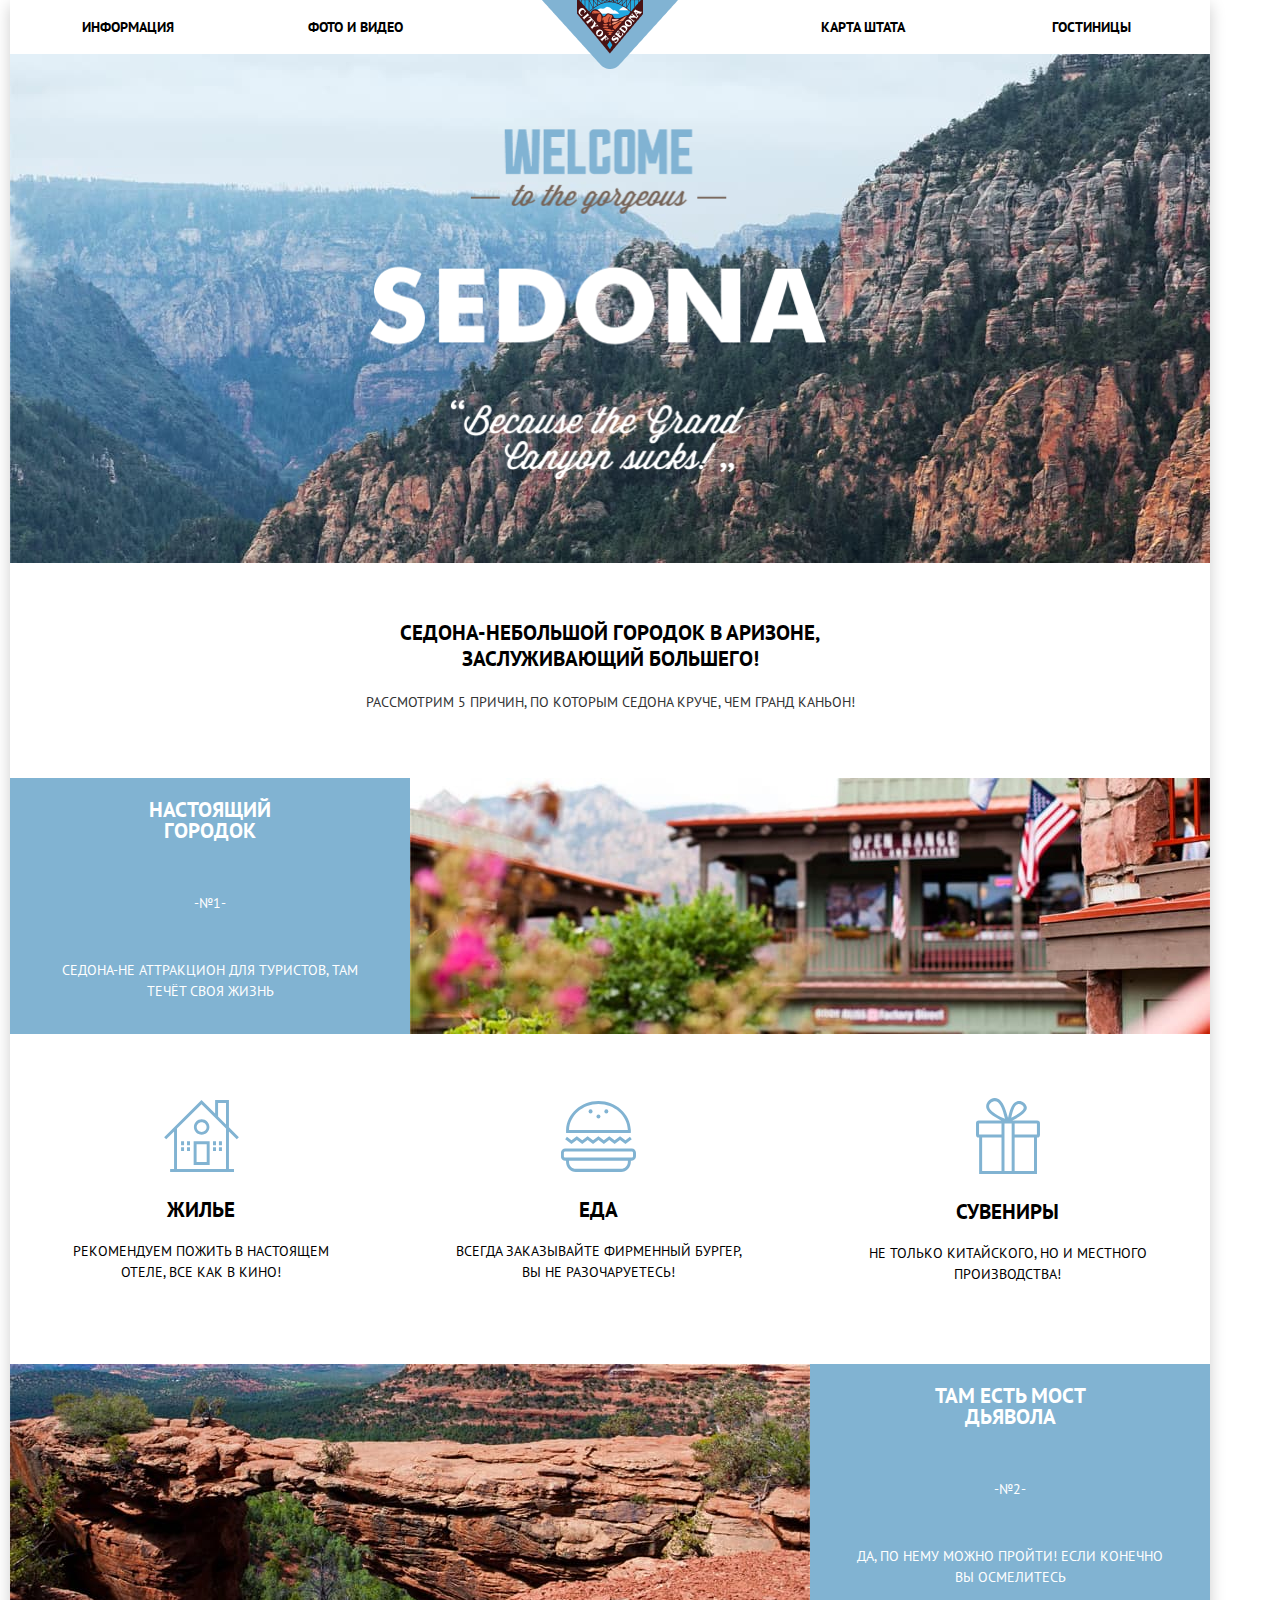
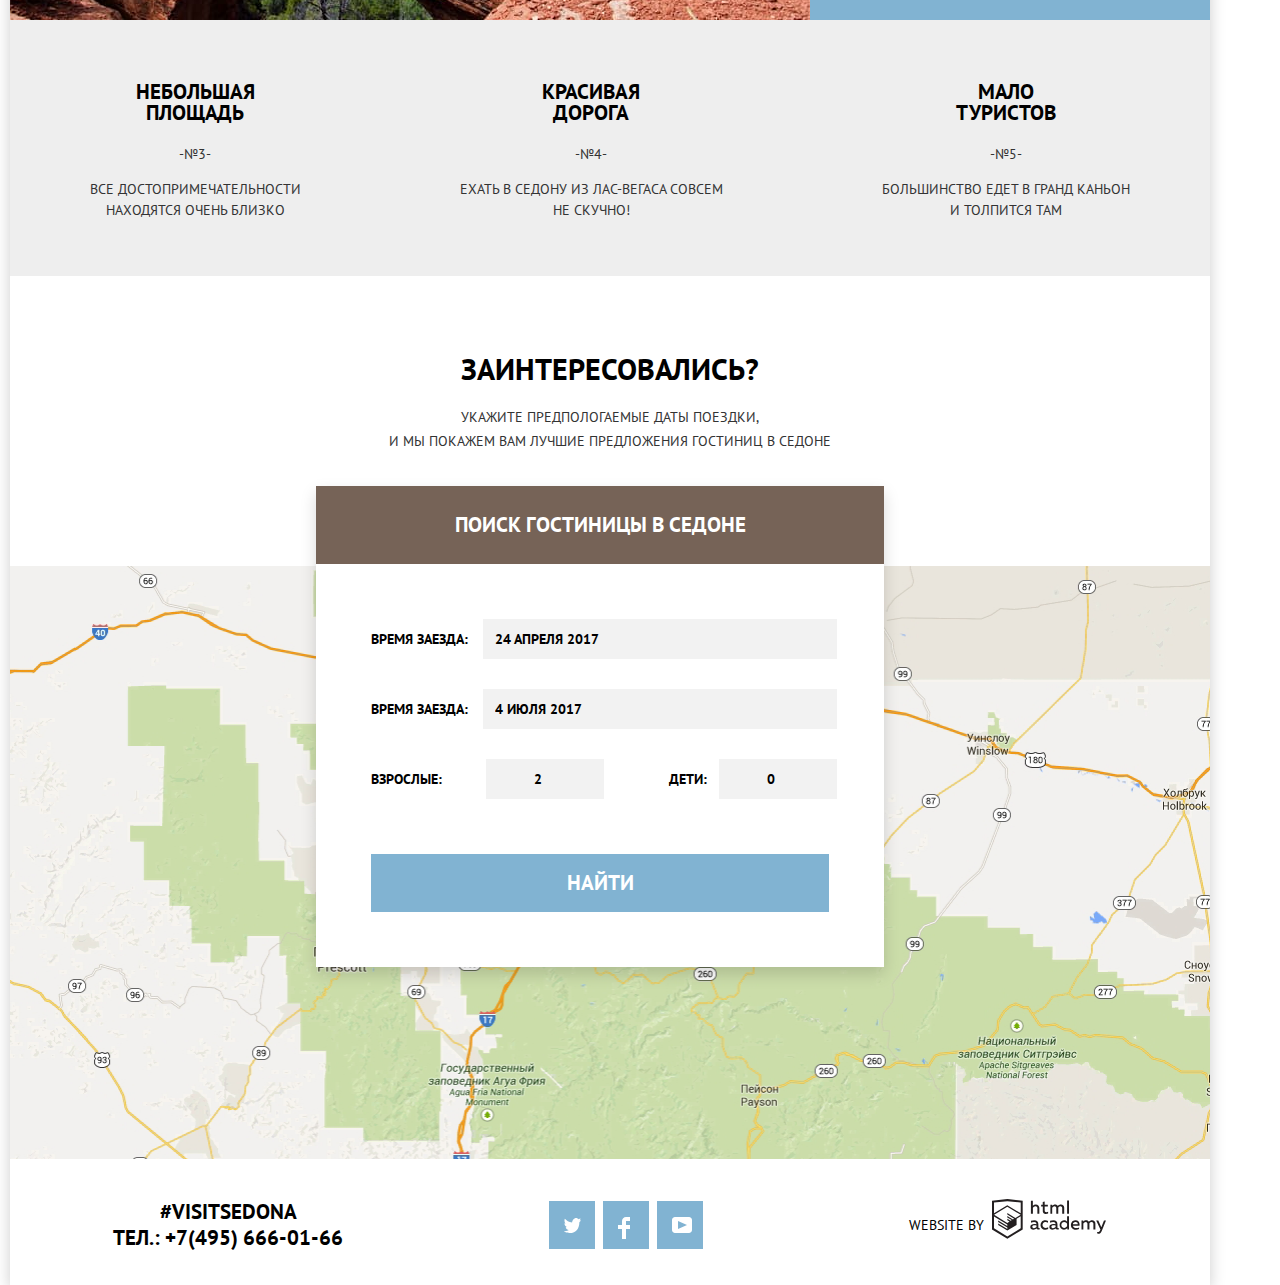
==== index.html @ 9a7a26fb "последняя стилизация" ====
<!DOCTYPE html>
<html class="page" lang="ru">
<head>
  <meta charset="UTF-8">
  <title>HTML Academy: Седона</title>
  <link href="https://fonts.googleapis.com/css2?family=PT+Sans:wght@400;700&display=swap" rel="stylesheet">
  <link href="css/normolize.css" rel="stylesheet">
  <link href="css/style.css" rel="stylesheet">  
</head>
<body class="page-body"> 
    <div class="body-wrapper">
        <header class="header">
            <nav class="navigation">
                <a  class="logo">
                    <img src="img/logo.png" alt="Логотип">
                </a>
                <div class="main-navigation">
                    <ul class="site-navigation">
                        <li><a href="blank.html">Информация</a></li>
                        <li><a href="blank.html">Фото и видео</a></li>
                        <li><a href="blank.html">Карта штата</a></li>
                        <li><a href="catalog.html">Гостиницы</a></li>
                    </ul>   
                </div>
            </nav>
        </header>
        <main>
            <div class="promo-foto">
                <a class="big_logo">
                    <img src="img/welcome.png" class="big-logo" alt="Большой логотип" width="457px";
                height="351px";> 
                </a>
            </div>
            <div class="wrapper">
                <h1 class="title">Седона-небольшой городок в Аризоне,<br> заслуживающий большего!</h1>
                <h2 class="slogan">Рассмотрим 5 причин, по которым Седона круче, чем Гранд Каньон! </h2>
            </div>    
            <section class="reasons">
                <ul class="reasons-list">
                    <li class="first-reason-item blue-fone">
                        <h3 class="subtitle">Настоящий <br> городок</h3>
                        <p class="text">-№1-</p> 
                        <p class="text">Седона-не аттракцион для туристов, там<br> течёт своя жизнь</p>
                    <img src="img/image.jpg" alt="Фото с видами Седоны" width="800px" height="256px">
                    </li>
                </ul> 
                <div class="recommendations">
                    <h2 class="visually-hidden">Рекомендации</h2>
                    <ul class="recommendations-list">
                        <li class="recommendation-item">
                            <a href="blank.html">
                                <img src="img/icon-1.svg" width="75px" height="70" alt="Иконка-домик">
                            </a>
                            <h3 class="subtitle">Жилье</h3>
                            <p class="text">Рекомендуем пожить в настоящем <br>отеле, все как в кино!</p>
                        
                        </li>
                        <li class="recommendation-item">
                            <a href="blank.html">
                                <img src="img/icon-3.svg"  width="75px" height="70" alt="Иконка-гамбургер">
                            </a>
                            <h3 class="subtitle">Еда</h3>
                            <p class="text">Всегда заказывайте фирменный бургер,<br> вы не разочаруетесь!</p>
                        </li>
                        <li class="recommendation-item">
                            <a href="blank.html">
                                <img src="img/icon-2.svg"  width="64px" height="77" alt="Иконка-сувенир">
                            </a>
                            <h3 class="subtitle">Сувениры</h3>
                            <p class="text">Не только китайского, но и местного<br> производства!</p>
                        </li>
                    </ul>
                </div> 
                <ul class="reasons-list">
                    <li class="second-reason-item blue-fone">
                        <h3 class="subtitle">Там есть Мост<br> Дьявола</h3>
                        <p class="text">-№2-</p>
                        <p class="text"> Да, по нему можно пройти! Если конечно<br> вы осмелитесь</p>
                        <img src="img/image2.jpg" alt="Фото с видами Седоны" class="picture" width="800px" height="256px">
                    </li>
                </ul>
                <div class="grey-wrapper">
                    <ul class="reasons-list">
                        <li class="reason-item">
                            <h3 class="subtitle">Небольшая<br> площадь</h3>
                            <p class="text">-№3-</p>
                            <p class="text"> Все достопримечательности<br> находятся очень близко </p>
                        </li>
                        <li class="reason-item">
                            <h3 class="subtitle">Красивая<br> дорога</h3>
                            <p class="text">-№4-</p>
                            <p class="text">  Ехать в Седону из Лас-Вегаса совсем<br> не скучно!</p>
                        </li>
                        <li class="reason-item">
                            <h3 class="subtitle">Мало<br> туристов</h3>
                            <p class="text">-№5-</p>
                            <p class="text"> Большинство едет в Гранд Каньон<br> и толпится там</p>
                        </li>
                    </ul>
                </div>
            </section>
            <section class="travel-dates">
                <h2 class="title-question">Заинтересовались?</h2>
                <p class="text">Укажите предпологаемые даты поездки,<br> и мы покажем вам лучшие предложения гостиниц в Седоне</p>
            </section>
            <section class="map">
                <img src="img/map.png" alt="карта местности" width="1200px" heaght="594px">
            </section>
        </main>    
        <footer class="footer">
            <section class="contacts">
                <h2 class="visually-hidden">Как с нами связаться</h2>
                <p>#VISITSEDONA<br>
                ТЕЛ.: +7(495) 666-01-66</p>
            </section>
            <section class="networks">
                <h2 class="visually-hidden">Давайте дружить!</h2>
                <ul class="networks-list">
                    <li>
                        <a class="social-button" href="#">
                            <span class="visually-hidden">Твиттер</span>
                            <svg width="17" height="17" viewBox="0 0 17 17" fill="none" xmlns="http://www.w3.org/2000/svg">
                                <path d="M10.95 1.14409C12.635 0.648089 13.934 1.41409 14.527 2.32309C15.2 2.09209 15.858 1.84209 16.538 1.61509C16.5249 2.30145 16.2117 2.94761 15.681 3.38309C16.366 3.55309 16.985 2.89209 16.985 2.89209C16.816 3.89209 15.979 4.68009 15.422 4.91609C15.191 11.6661 12.247 16.1331 5.34498 15.9981H4.89898C4.48898 15.9981 0.734977 15.5381 0.000976562 14.1111C2.27198 14.3071 3.89398 13.6891 4.69398 12.9341C3.73398 12.6341 2.01498 12.4571 1.71498 9.98409C2.06398 10.0901 2.27898 10.2121 2.90498 10.1031C1.70498 9.24709 0.373977 8.53009 0.447977 6.33009C0.732977 6.65809 1.51498 6.86609 1.78798 6.80209C1.08498 6.56109 -0.182023 3.44209 0.893977 1.85009C2.71198 3.70409 4.62898 5.45609 8.04598 5.62309C8.25398 3.33009 9.18298 1.79309 10.95 1.14409Z" fill="white"/>
                            </svg>
                        </a>
                    </li>
                    <li>
                        <a class="social-button" href="#">
                            <span class="visually-hidden">Фэйсбук</span>
                            <svg width="12" height="22" viewBox="0 0 12 22" fill="none" xmlns="http://www.w3.org/2000/svg">
                                <path d="M12 4V0H8C5.79086 0 4 1.79086 4 4V8H0V12H4V22H8V12H12V8H8V4H12Z" fill="white"/>
                            </svg>                            
                        </a>
                    </li>
                    <li>
                        <a  class="social-button" href="#">
                            <span class="visually-hidden">Ютуб</span>
                            <svg width="20" height="16" viewBox="0 0 20 16" fill="none" xmlns="http://www.w3.org/2000/svg">
                                <path fill-rule="evenodd" clip-rule="evenodd" d="M3 0H17C18.65 0 20 1.35 20 3V13C20 14.65 18.65 16 17 16H3C1.35 16 0 14.65 0 13V3C0 1.35 1.35 0 3 0ZM6.027 4.002V11.998L15.014 8L6.027 4.002Z" fill="white"/>
                            </svg>
                        </a>
                    </li>
                </ul>
            </section>    
            <div class="developers">
                <h2 class="visually-hidden">Разработано</h2>
                <p class="website">website by</p>
                <a href="https://htmlacademy.ru/intensive/htmlcss">
                    <svg width="115" height="41" viewBox="0 0 115 41" fill="none" xmlns="http://www.w3.org/2000/svg">
                        <path fill-rule="evenodd" clip-rule="evenodd" d="M15.5197 1.05737H15.3509L0 2.71895V31.4945L15.3509 40.8382L30.7018 31.4945V2.71895L15.5197 1.05737ZM77.0183 2.62185H75.0876V15.7311H77.0183V2.62185ZM40.8619 2.63264V7.76843C41.6131 6.9864 42.6386 6.5436 43.7105 6.53843C44.6823 6.47908 45.6329 6.84495 46.3253 7.54479C47.0177 8.24462 47.3866 9.21244 47.3399 10.2068V15.7634H45.367V10.4658C45.4231 9.94897 45.2754 9.43059 44.9566 9.02553C44.6377 8.62047 44.174 8.36218 43.6683 8.3079H43.3518C42.3456 8.36979 41.4321 8.9295 40.9041 9.80764V15.7634H38.8995V2.63264H40.8619ZM77.0183 31.4837H75.2775V30.0595C74.4828 31.1353 73.23 31.7538 71.9119 31.7211C69.4751 31.5528 67.5825 29.4822 67.5825 26.9845C67.5825 24.4867 69.4751 22.4162 71.9119 22.2479C73.1195 22.2052 74.2818 22.7203 75.0771 23.6505V18.3205H77.0183V31.4837ZM47.0656 30.0595C47.263 30.0515 47.4583 30.0152 47.6459 29.9516V31.3866C47.2482 31.5404 46.826 31.6172 46.4009 31.6132C45.6482 31.6769 44.9394 31.2429 44.639 30.5342C43.7036 31.31 42.5302 31.7227 41.3261 31.6995C39.733 31.6995 38.256 30.804 38.256 28.9482C38.256 26.65 40.3661 25.9379 42.1702 25.9379C42.9402 25.9505 43.707 26.0408 44.4596 26.2076V25.884C44.4596 24.805 43.6578 23.9742 42.1491 23.9742C41.0585 23.9764 39.9804 24.2116 38.9839 24.6647V22.8305C40.0678 22.451 41.204 22.2506 42.3495 22.2371C44.8394 22.2371 46.3693 23.4455 46.3693 26.1753V29.4121C46.3546 29.5668 46.401 29.721 46.4981 29.8406C46.5951 29.9601 46.7349 30.035 46.8862 30.0487H47.0656V30.0595ZM40.2711 28.8403C40.298 29.229 40.4761 29.5905 40.7655 29.844C41.055 30.0974 41.4317 30.2217 41.8115 30.189H41.9275C42.8819 30.1906 43.7973 29.8022 44.4702 29.11V27.5779C43.842 27.4414 43.2026 27.3655 42.5605 27.3513C41.5055 27.3513 40.2817 27.7074 40.2817 28.8403H40.2711ZM56.0229 22.9384C55.1962 22.4632 54.2596 22.2246 53.3115 22.2479H52.9422C51.7332 22.2873 50.5891 22.8166 49.7619 23.7192C48.9347 24.6218 48.4923 25.8236 48.5321 27.06V27.5024C48.6957 30.0004 50.805 31.8921 53.2482 31.7318C54.2519 31.7555 55.2477 31.5452 56.1601 31.1168V29.2718C55.3769 29.7215 54.4945 29.9591 53.5963 29.9624C52.5199 30.0288 51.4963 29.4793 50.9385 28.5356C50.3806 27.5918 50.3806 26.4095 50.9385 25.4658C51.4963 24.522 52.5199 23.9725 53.5963 24.039C54.461 24.0357 55.3066 24.2989 56.0229 24.7942V22.9384ZM66.1514 30.0595C66.3488 30.0515 66.5441 30.0152 66.7317 29.9516V31.3866C66.334 31.5404 65.9118 31.6172 65.4867 31.6132C64.734 31.6769 64.0252 31.2429 63.7248 30.5342C62.7894 31.31 61.616 31.7227 60.4119 31.6995C58.8188 31.6995 57.3417 30.804 57.3417 28.9482C57.3417 26.65 59.4518 25.9379 61.256 25.9379C62.0259 25.9505 62.7928 26.0408 63.5454 26.2076V25.884C63.5454 24.805 62.7436 23.9742 61.2349 23.9742C60.1443 23.9764 59.0662 24.2116 58.0697 24.6647V22.8305C59.1536 22.451 60.2897 22.2506 61.4353 22.2371C63.9252 22.2371 65.455 23.4455 65.455 26.1753V29.4121C65.4404 29.5668 65.4868 29.721 65.5838 29.8406C65.6809 29.9601 65.8207 30.035 65.972 30.0487H66.1514V30.0595ZM59.855 29.8481C59.5632 29.5943 59.3837 29.2311 59.3569 28.8403H59.378C59.378 27.7074 60.5385 27.3513 61.6569 27.3513C62.299 27.3655 62.9383 27.4414 63.5665 27.5779V29.11C62.8937 29.8022 61.9782 30.1906 61.0239 30.189H60.9078C60.5263 30.2247 60.1469 30.1019 59.855 29.8481ZM69.3271 26.9305C69.3271 25.2859 70.6308 23.9526 72.239 23.9526L72.2601 24.0066C73.4742 24.0066 74.5742 24.7382 75.0665 25.8732V28.0311C74.5856 29.1871 73.4673 29.9296 72.239 29.9084C70.6308 29.9084 69.3271 28.5752 69.3271 26.9305ZM83.3486 22.2479C86.8408 22.2479 88.0541 25.1395 87.4844 27.7397H80.922C81.1436 29.3582 82.6839 30.0163 84.2876 30.0163C85.2509 30.0196 86.2027 29.8021 87.0729 29.3797V31.1061C86.0736 31.5421 84.9939 31.7519 83.9078 31.7211C81.2385 31.7211 78.8963 30.189 78.8963 26.9521C78.8362 25.7502 79.2482 24.5736 80.0408 23.6841C80.8334 22.7945 81.9408 22.2658 83.1165 22.2155H83.3486V22.2479ZM80.8693 26.1753C80.9704 24.8237 82.1216 23.8104 83.4436 23.9095H83.4858C84.1064 23.8531 84.7196 24.08 85.1612 24.5295C85.6028 24.979 85.8275 25.6051 85.7752 26.24H80.8693V26.1753ZM89.489 31.4621V22.4961H91.2298V23.575C91.9777 22.7197 93.041 22.2229 94.1628 22.2047C95.2951 22.1328 96.3712 22.7163 96.9482 23.7153C97.7407 22.8335 98.8477 22.3161 100.018 22.2803C100.952 22.2327 101.859 22.6011 102.507 23.2901C103.154 23.9792 103.478 24.9213 103.394 25.8732V31.4837H101.39V25.9271C101.437 25.4734 101.306 25.0191 101.024 24.6647C100.743 24.3104 100.336 24.0852 99.8917 24.039H99.6174C98.7512 24.0941 97.9525 24.536 97.4335 25.2474V31.4837H95.4289V25.9271C95.4728 25.47 95.3357 25.0139 95.0481 24.6611C94.7606 24.3082 94.3467 24.088 93.8991 24.0497H93.6881C92.7466 24.1344 91.8915 24.6449 91.3564 25.4416V31.5161H89.5312L89.489 31.4621ZM113.977 22.4745H111.972L109.324 29.2718L106.306 22.4853H104.196L108.417 31.5484L108.237 32.0016C107.72 33.3611 107.003 34.0516 106.053 34.0516C105.75 34.0548 105.447 34.0112 105.156 33.9221V35.6161C105.536 35.7125 105.926 35.7632 106.317 35.7671C107.646 35.7671 108.902 35.0226 109.851 32.6813L113.977 22.4745ZM52.689 6.78658V3.54974L50.7266 4.01369V6.73264H49.144V8.49132H50.7899V12.9905C50.7231 13.817 51.0244 14.6301 51.61 15.2038C52.1955 15.7775 53.0028 16.0505 53.8073 15.9468C54.5996 15.9535 55.3875 15.8259 56.139 15.5692V13.8429C55.5727 14.0781 54.9672 14.199 54.356 14.199C53.2165 14.199 52.689 13.8105 52.689 12.6237V8.5129H55.8541V6.78658H52.689ZM58.3862 15.7526V6.75421H60.1376V7.83316C60.8811 6.97655 61.9403 6.476 63.0601 6.45211C64.1624 6.38099 65.2146 6.93142 65.8032 7.88711C66.5958 7.00534 67.7028 6.48794 68.8734 6.45211C69.8138 6.41462 70.7233 6.79859 71.364 7.50353C72.0046 8.20846 72.3126 9.16418 72.2073 10.1205V15.7418H70.2028V10.1853C70.2499 9.73151 70.1184 9.27721 69.8373 8.92287C69.5561 8.56853 69.1485 8.34334 68.7046 8.29711H68.4619C67.5957 8.35228 66.797 8.7942 66.278 9.50553V15.7418H64.2734V10.1853C64.3206 9.73151 64.1891 9.27721 63.9079 8.92287C63.6268 8.56853 63.2191 8.34334 62.7752 8.29711H62.5326C61.5911 8.38181 60.736 8.89229 60.2009 9.68895V15.7634H58.3862V15.7526ZM28.6972 30.3033L28.7078 30.2968L28.6972 30.3184V30.3033ZM28.6972 18.3205V30.3033L15.3509 38.4321L2.00459 30.3184V18.5147L15.2876 26.6068V28.0311L6.18257 22.5284V23.9418L15.3404 29.5632V31.0629L6.19312 25.4955V26.9521L15.3509 32.5734L24.5826 26.9197V20.8129L28.6972 18.3205ZM28.7078 16.7776L25.0362 18.9355L23.3482 20.0145L15.3087 15.0837V16.4971L22.156 20.7266L22.0083 20.8237L20.9532 21.4063L15.2876 17.9537V19.3995L19.761 22.1184L18.706 22.8413L15.3298 20.7913V22.2047L17.5454 23.5426L15.2982 24.9021L2.11009 16.864L15.3087 8.72869L28.7078 16.7776ZM15.2876 7.27211L28.7078 15.3534V4.56395L15.3615 3.12895L2.01514 4.56395V15.3534L15.2876 7.27211Z" fill="#231F20"/>
                    </svg>
                </a>
            </div>
        </footer>
        <section class="date-form">
            <button type="button" class="button button-brown"> Поиск гостиницы в Седоне</button>
            <form action="https://echo.htmlacademy.ru" method="post" class="input-form">
                <div>
                <p> 
                    <label class="label-arrival" for="arrival">Время заезда:</label>
                    <input type="text" name="arrival-time" id="arrival" placeholder="24 АПРЕЛЯ 2017" class="arrival">
                </p>
                <p>
                    <label class="label-depature" for="depature">Время заезда:</label>
                    <input type="text" name="depature-time" id="depature" placeholder="4 ИЮЛЯ 2017" class="depature">
                </p>
                <p>
                    <label class="label-adults" for="number-of-adults"> Взрослые: </label>
                    <input type="number" name="adults" id="number-of-adults" min="1" step="1" placeholder="2" class="adults">
                </p>
                <p>
                    <label class="label-children" for="number-of-children"> Дети: </label>
                    <input type="number" name="children" id="number-of-children" min="0" step="1" placeholder="0" class="children">
                </p>
                </div>
                <button type="submit" class="button button-blue">Найти</button>
            </form>
        </section>
    </div>
</body>
---- css/normolize.css ----
/*! normalize.css v8.0.1 | MIT License | github.com/necolas/normalize.css */

/* Document
   ========================================================================== */

/**
 * 1. Correct the line height in all browsers.
 * 2. Prevent adjustments of font size after orientation changes in iOS.
 */

html {
  line-height: 1.15; /* 1 */
  -webkit-text-size-adjust: 100%; /* 2 */
}

/* Sections
   ========================================================================== */

/**
 * Remove the margin in all browsers.
 */

body {
  margin: 0;
}

/**
 * Render the `main` element consistently in IE.
 */

main {
  display: block;
}

/**
 * Correct the font size and margin on `h1` elements within `section` and
 * `article` contexts in Chrome, Firefox, and Safari.
 */

h1 {
  font-size: 2em;
  margin: 0.67em 0;
}

/* Grouping content
   ========================================================================== */

/**
 * 1. Add the correct box sizing in Firefox.
 * 2. Show the overflow in Edge and IE.
 */

hr {
  box-sizing: content-box; /* 1 */
  height: 0; /* 1 */
  overflow: visible; /* 2 */
}

/**
 * 1. Correct the inheritance and scaling of font size in all browsers.
 * 2. Correct the odd `em` font sizing in all browsers.
 */

pre {
  font-family: monospace, monospace; /* 1 */
  font-size: 1em; /* 2 */
}

/* Text-level semantics
   ========================================================================== */

/**
 * Remove the gray background on active links in IE 10.
 */

a {
  background-color: transparent;
}

/**
 * 1. Remove the bottom border in Chrome 57-
 * 2. Add the correct text decoration in Chrome, Edge, IE, Opera, and Safari.
 */

abbr[title] {
  border-bottom: none; /* 1 */
  text-decoration: underline; /* 2 */
  text-decoration: underline dotted; /* 2 */
}

/**
 * Add the correct font weight in Chrome, Edge, and Safari.
 */

b,
strong {
  font-weight: bolder;
}

/**
 * 1. Correct the inheritance and scaling of font size in all browsers.
 * 2. Correct the odd `em` font sizing in all browsers.
 */

code,
kbd,
samp {
  font-family: monospace, monospace; /* 1 */
  font-size: 1em; /* 2 */
}

/**
 * Add the correct font size in all browsers.
 */

small {
  font-size: 80%;
}

/**
 * Prevent `sub` and `sup` elements from affecting the line height in
 * all browsers.
 */

sub,
sup {
  font-size: 75%;
  line-height: 0;
  position: relative;
  vertical-align: baseline;
}

sub {
  bottom: -0.25em;
}

sup {
  top: -0.5em;
}

/* Embedded content
   ========================================================================== */

/**
 * Remove the border on images inside links in IE 10.
 */

img {
  border-style: none;
}

/* Forms
   ========================================================================== */

/**
 * 1. Change the font styles in all browsers.
 * 2. Remove the margin in Firefox and Safari.
 */

button,
input,
optgroup,
select,
textarea {
  font-family: inherit; /* 1 */
  font-size: 100%; /* 1 */
  line-height: 1.15; /* 1 */
  margin: 0; /* 2 */
}

/**
 * Show the overflow in IE.
 * 1. Show the overflow in Edge.
 */

button,
input { /* 1 */
  overflow: visible;
}

/**
 * Remove the inheritance of text transform in Edge, Firefox, and IE.
 * 1. Remove the inheritance of text transform in Firefox.
 */

button,
select { /* 1 */
  text-transform: none;
}

/**
 * Correct the inability to style clickable types in iOS and Safari.
 */

button,
[type="button"],
[type="reset"],
[type="submit"] {
  -webkit-appearance: button;
}

/**
 * Remove the inner border and padding in Firefox.
 */

button::-moz-focus-inner,
[type="button"]::-moz-focus-inner,
[type="reset"]::-moz-focus-inner,
[type="submit"]::-moz-focus-inner {
  border-style: none;
  padding: 0;
}

/**
 * Restore the focus styles unset by the previous rule.
 */

button:-moz-focusring,
[type="button"]:-moz-focusring,
[type="reset"]:-moz-focusring,
[type="submit"]:-moz-focusring {
  outline: 1px dotted ButtonText;
}

/**
 * Correct the padding in Firefox.
 */

fieldset {
  padding: 0.35em 0.75em 0.625em;
}

/**
 * 1. Correct the text wrapping in Edge and IE.
 * 2. Correct the color inheritance from `fieldset` elements in IE.
 * 3. Remove the padding so developers are not caught out when they zero out
 *    `fieldset` elements in all browsers.
 */

legend {
  box-sizing: border-box; /* 1 */
  color: inherit; /* 2 */
  display: table; /* 1 */
  max-width: 100%; /* 1 */
  padding: 0; /* 3 */
  white-space: normal; /* 1 */
}

/**
 * Add the correct vertical alignment in Chrome, Firefox, and Opera.
 */

progress {
  vertical-align: baseline;
}

/**
 * Remove the default vertical scrollbar in IE 10+.
 */

textarea {
  overflow: auto;
}

/**
 * 1. Add the correct box sizing in IE 10.
 * 2. Remove the padding in IE 10.
 */

[type="checkbox"],
[type="radio"] {
  box-sizing: border-box; /* 1 */
  padding: 0; /* 2 */
}

/**
 * Correct the cursor style of increment and decrement buttons in Chrome.
 */

[type="number"]::-webkit-inner-spin-button,
[type="number"]::-webkit-outer-spin-button {
  height: auto;
}

/**
 * 1. Correct the odd appearance in Chrome and Safari.
 * 2. Correct the outline style in Safari.
 */

[type="search"] {
  -webkit-appearance: textfield; /* 1 */
  outline-offset: -2px; /* 2 */
}

/**
 * Remove the inner padding in Chrome and Safari on macOS.
 */

[type="search"]::-webkit-search-decoration {
  -webkit-appearance: none;
}

/**
 * 1. Correct the inability to style clickable types in iOS and Safari.
 * 2. Change font properties to `inherit` in Safari.
 */

::-webkit-file-upload-button {
  -webkit-appearance: button; /* 1 */
  font: inherit; /* 2 */
}

/* Interactive
   ========================================================================== */

/*
 * Add the correct display in Edge, IE 10+, and Firefox.
 */

details {
  display: block;
}

/*
 * Add the correct display in all browsers.
 */

summary {
  display: list-item;
}

/* Misc
   ========================================================================== */

/**
 * Add the correct display in IE 10+.
 */

template {
  display: none;
}

/**
 * Add the correct display in IE 10.
 */

[hidden] {
  display: none;
}
---- css/style.css ----
:root {
--basic-white: #ffffff;
--basic-grey: #eeeeee;
--basic-blue-quiet: #81B3D2;
--basic-blue-hover: #669ec0;
--basic-blue-focus: #5496bd;
--basic-brown-quiet: #766357;
--basic-brown-hover: #604e43;
--basic-brown-focus: #503e33;
--basic-grey-quiet: #f2f2f2;
--basic-grey-hover: #ebebeb;
--basic-grey-focus: #e5e5e5;
--basic-grey-icon: #a9a9a9;
--basic-grey-html: #bdbbbc;
--basic-grey-triangle: #cacaca;
--basic-grey-blocked: #6a6a6a;
--basic-grey-text: #333333;
--basic-grey-fone: #eeeeee;
--basic-grey-footer: #888888;
--basic-black: #000000;
}

body {
    min-width: 1220px;
    margin: 0;
    padding: 0;
    font-family: "PT Sans", Arial, sans-serif;
    font-size: 14px;
    line-height: 21px;
    font-weight: 400;
    color: var(--basic-black);
    text-transform: uppercase;
    background-color: var(--basic-white);
 
}

a {
    text-decoration: none;
}

img {
    max-width: 100%;
    height: auto;
}

.page {
    height: 100%;
}

.page-body {
    min-height: 100%;
    display: grid;
    grid-template-rows: min-content 1fr min-content;
    align-content: start;
}

.body-wrapper {
    width: 1200px;
    background-color: #ffffff;
    box-shadow: 0px 5px 15px rgba(0, 1, 1, 0.2);
    margin-left: 10px;
}
/*Шапка*/
/*Навигация*/

.navigation {
    width: 1200px;
    position: relative;
    font-size: 14px;
    line-height: 26px;
    font-weight: 700;
    color: var(--basic-black);
    background-color: var(--basic-white);
}

.site-navigation {
    display:flex;
    flex-wrap: wrap;
    padding-left: 72px;
    padding-right: 72px;
    list-style: none;
}

.logo{
    width: 138px;
    height: 70px;
    position: absolute;
    left: 531px;
    top:-15px; 
}

.site-navigation li:nth-child(2) {
    margin-left: 134px;
    margin-right: 418px;
}

.site-navigation li:nth-child(3) {
    margin-right: 147px;
}

.site-navigation a {
    color: var(--basic-black);
}

.site-navigation a:hover {
    color: var(--basic-blue-quiet);
}

.site-navigation a:active {
    color: var(--basic-black);
    opacity: 30%;
}

.site-navigation a:focus {
    color: var(--basic-brown-quiet);
}

.promo-foto {
    background-image: url("../img/background-photo.jpg");
    width: 1200px;
    height: 509px;
    background-position: center;
    background-repeat: no-repeat;
    
}

.big-logo {
    margin-top: 75px;
    margin-left: 360px;
    margin-bottom: 90px;
   
}

/*Причины*/
.wrapper {
    width: 1200px;
    padding-top: 43px;
    padding-bottom: 51px;
}
.title,
.slogan {
    text-align: center;
}

.title {
    font-size: 21px;
    line-height: 26px;
    margin-bottom: 17px;
}

.slogan {
    font-size: 14px;
    line-height: 26px;
    font-weight: normal;
    color: var(--basic-grey-text);
}
.reasons-list {
    list-style: none;
    margin:0;
    padding:0;
}
.first-reason-item {
   
   display: grid;
   width: 1200px;
   grid-template-columns: 400px 800px; 
   grid-template-rows: auto auto auto;
   text-align: center;
}

.first-reason-item img {
 grid-column-start: 2;
 grid-column-end: 3;
 grid-row-start: 1;
 grid-row-end: -1;;
}


.recommendations-list {
    display:flex;
    justify-content: space-around;
    align-items: center;
    text-align: center;
    list-style: none;

    min-height: 330px;
    margin:0;
    padding: 0;
}

.reasons h3 {
    font-size: 21px;
    line-height: 21px;
}

.text {
    font-size: 14px;
    line-height: 21px;
}
.blue-fone {
    color: var(--basic-white);
    background-color: var(--basic-blue-quiet);
}
.second-reason-item {
    display: grid;
    width: 1200px;
    grid-template-columns: 800px 400px; 
    grid-template-rows: auto auto auto;
    text-align: center;
}

.second-reason-item img {
    grid-column-start: 1;
    grid-column-end: 2;
    grid-row-start: 1;
    grid-row-end: -1;;
   }
.grey-wrapper {
    width: 1200px;
}


.grey-wrapper .reasons-list {
    display: flex;
    justify-content: space-around;
    align-items: center;
    list-style:none;
    text-align: center;
    min-height: 256px;
    margin:0;
    padding:0;
}

.grey-wrapper {
    background-color: var(--basic-grey-fone);
}

.grey-wrapper .text {
    color: var(--basic-grey-text);
}

.travel-dates {
    width: 1200px;
    height: 234px;
    padding-top: 56px;
    margin:0;
    text-align: center;
    position: relative;
}

.title-question {
    font-size: 30px;
    line-height: 24px;
    font-weight: bold;
}

.travel-dates .text {
    font-size: 14px;
    line-height: 24px;
    color: var(--basic-grey-text);
}

.map {
    margin: 0;
    padding: 0;
}
/* кнопки , чекбоксы */
.button {
   font: inherit; 
   text-align: center;
   font-weight: 700;
   text-transform: uppercase;
   vertical-align: middle;
   border: none;
}

.button-brown {
    color: var(--basic-white);
    background-color: var(--basic-brown-quiet);   
}
.date-form .button-brown {
    font-size: 21px;
    line-height: 26px;
    width: 568px;
    height: 86px;
}

.catalog .button-brown {
    font-size: 14px;
    line-height: 21px;
}
.button-blue {
    color: var(--basic-white);
    background-color: var(--basic-blue-quiet);
}

.date-form .button-blue {
    font-size: 21px;
    line-height: 26px;
    width: 458px;
    height: 58px;   
}

.catalog .button-blue {
    font-size: 14px;
    line-height: 21px;
}

.date-form label,
.date-form input {
    font-size: 14px;
    line-height: 26px;
    font-weight: 700;
    color: var(--basic-black);
}

.date-form input {
    background-color: var(--basic-grey-quiet);  
    border:0;
}

.arrival,
.depature {
    width: 346px;
    height: 38px;
    padding-left: 12px;
}

.adults,
.children {
    width: 114px;
    height: 38px;
    text-align: center;
}

.date-form input:hover {
    background-color: var(--basic-grey-hover);
}

.date-form input:focus {
    background-color: var(--basic-white);
    border: 2px solid var(--basic-grey-focus);
}

.button-blue:hover {
    background-color: var(--basic-blue-hover);
}

.button-blue:active,
.button-blue:focus {
    background: var(--basic-blue-focus);
  
}

.button-brown:hover {
    background-color: var(--basic-brown-hover); 
}

.button-brown:active {
    background-color: var(--basic-brown-focus);
    color: var(--basic-white);
}

.check-form input {
    background-color: var(--basic-blue-quiet);
    color: var(--basic-white);
    font-size: 14px;
    line-height: 21px;
    font-weight: 400;
}

/* футер*/
.footer{
    width: 1200px;
    min-height: 120px;
    display: flex;
    flex-wrap: wrap;
    justify-content: space-around;
    color: var(--basic-black);
    background-color:  rgba(255, 255, 255, 0.9);
    /*position: absolute;
    left: 40px;
    top: 2642px;*/
}

.contacts{
    text-align: center;
    margin: auto;
}

.networks {
    margin: auto;
}
.networks-list {
    list-style: none;
    margin: 0;
    padding:0;
    display: flex;
    margin: auto;
}

.networks-list li:nth-child(2) {
    margin-left:8px;
    margin-right: 8px;
}

.developers {
    display: flex;
    margin: auto;
}

.developers p {
    margin-right: 8px;
}

.developers a:hover path {
    fill: var(--basic-blue-quiet);
}

.developers a:active path {
    fill: var(--basic-grey-html);
}

/* Кнопки*/

.social-button {
    display: block;
    width: 46px;
    height:48px;
    background-color: var(--basic-blue-quiet);
}

.social-button svg {
    margin-top: 16px;
    margin-left: 15px;
}
.social-button:hover {
    background-color: var(--basic-blue-hover);
}

.social-button:focus,
.social-button:active {
    background-color: var(--basic-blue-focus);
}
.social-button:focus path,
.social-button:focus path {
    opacity: 0.3;
}
.footer a {
    color: var(--basic-black);
}

.contacts p {
    font-size: 21px;
    line-height: 26px;
    font-weight: bold;
}

.website {
    font-size: 14px;
    line-height: 26px;
}

.visually-hidden {
    display: none;
}
.button-blue {
    width: 110px;
    height: 27px;
    margin-right: 6px;
}

.button-brown {
    width: 142px;
    height: 27px;
}



/*Форма заезда*/
.date-form .button-brown {
    width: 568px;
    height: 86px;
}
.date-form label {
    display: block;
}

.label-arrival,
.label-depature {
    width:112px;
    height: 32px;
    padding-top:6px;
}
.label-adults {
    width: 115px;
    height: 32px;
    padding-top:6px;
    padding-left:0;
}

.label-children {
    width: 62px;
    height: 32px;
    padding-top:6px;
    padding-left: 53px;
    text-align: center;
}

.arrival,
.depature {
   width: 340px;
    height: 38px;

}

.adults,
.children {
    width: 114px;
    height: 38px;
}

.input-form .button-blue {
    width: 458px;
    height: 58px;
   margin-left: 55px;
   margin-bottom: 55px;
   margin-top: 25px;
    
}
.date-form {
    position: absolute;
    left: 316px;
    top: 2086px;
    display: flex;
    flex-direction: column;
    width: 568px;
    height: 481px;
    background-color: var(--basic-white);
    box-shadow: 0px 7px 15px rgba(0, 1, 1, 0.15);
    padding:0;
 
}
.input-form {
    display:flex;
    flex-wrap: wrap;
    margin: 0;
}

.input-form div {
    display: flex;
    flex-wrap: wrap;
}

.date-form p {
    display: flex;
    align-items: center;
    
}
.date-form p:first-child {
    margin-left: 55px;
    margin-top: 55px;
    margin-bottom: 30px;
 
}

.date-form p:nth-child(2),
.date-form p:nth-child(3){
    margin-left:55px;
    margin-bottom:30px;
    margin-top:0;
}

.date-form p:nth-child(4){
margin-top:0;
margin-left:0;
margin-bottom:30px;

}

.input-form p:first-child {
    position: relative;
}

.input-form input::-webkit-input-placeholder {
    color: var(--basic-black);
}

.arrival::after {
    content: "";
    position: absolute;
    top: 839px;
    left: 2231px
    width: 21px;
    height: 23px;
    background-image: url(../img/calendar.svg)
    background-repeat: no-repeat;
    background-position: 0 0;
}

/* Форма в каталоге*/
.check-form legend {
    font-weight: bold;
    font-size: 14px;
    line-height: 21px;
    display: block;
    text-align: start; 
}

.infrastructure-form legend {
    width: 137px;
    height: 21px;
    outline: 5px solid rgba(5, 23, 126, 0.747);
    outline-offset: -5px;
}

.housing-form legend {
    width: 137px;
    height: 21px;
    outline: 5px solid rgba(5, 23, 126, 0.747);
    outline-offset: -5px;
}

.price legend{
    width: 318px;
    height: 21px;
    outline: 5px solid rgba(5, 23, 126, 0.747);
    outline-offset: -5px;    
}

.check-form {
    background-image: url(../img/background2.jpg);
    width: 1056px;
    min-height: 158px;
    background-repeat: no-repeat;
    font: inherit;
    color: var(--basic-white);
    display: flex;
    flex-wrap: wrap; 
    padding-left: 73px;
    padding-right: 73px;
    padding-top: 27px;
    padding-bottom: 32px;
}
.check-form fieldset {
    outline: 5px solid rgba(0, 0, 255, 0.3);
    outline-offset: -5px;
    margin: 0;
    padding:0;
    border:0;
    display: grid; 
}

.check-form .infrastructure-form,
.check-form .housing-form {
    width: 137px;
}

.check-form .infrastructure-form {
    margin-right: 119px;
}
.check-form fieldset:nth-child(3) {
    width: 317px;
    margin-left: 345px;
}
.infrastructure-form label {
    position: relative;
}


.check {
padding-left: 16px;
}

.check-input {
    -webkit-appearance: none;
    -moz-appearance: none;
    appearance: none;
}

.check-box {
    position: absolute;
    background-image: url(../img/checkbox-on.svg);
}

/* Цена*/
.price-filter {
    width: 317px;
    margin-top: 11px; 
}

.price-controls {
    display: flex;
    position: relative;
}
.price-controls .price-min,
.price-controls .price-max {
    width: 158px;
    height: 36px;
    border: 2px solid #FFFFFF;
    box-sizing: border-box;
    border-radius: 2px;
    background-color: transparent;
    font-weight: normal;
    font-size: 14px;
    line-height: 21px;
    text-transform: uppercase;
}

.price input::-webkit-input-placeholder{
    color: var(--basic-white);
}

.price-controls .price-min {
    border-right: none;
    border-top-right-radius: 0;
    border-bottom-right-radius: 0;
    padding-left: 60px;
}

.price-controls .price-max {
    border-left: none;
    border-top-left-radius: 0;
    border-bottom-left-radius: 0;
    padding-left: 50px;
}

/*.price-min::after {
    content:"";
    position: absolute;
    left: 50px;
    top: 25px;
    background-image: url(../img/Rectangle.svg);
    background-repeat: no-repeat;
    background-position: 0 0;
}*/


.range-controls {
    margin-top: 20px;
}

.range-controls .scale {
    height: 2px;
    background: var(--basic-white);
    opacity: 0.3;
}
.range-controls .bar {
    width: 78%;
    height: 2px;
    background: var(--basic-blue-focus);
}
.range-controls {
    position: relative;
    margin-bottom: 33px;
}

.range-controls .toggle {
    position: absolute;
    top: -11px;
    width: 4px;
    height: 4px;
    padding:0;
    border: 8px solid var(--basic-white);
    background-color: #ababab;
    border-radius: 50%;
    box-shadow: 0 2px 1px 0 #ababab;
}

.range-controls .toggle-max {
    left: 248px;
}

.button-transparent {
    width: 137px;
    height: 36px;
    border: 2px solid #FFFFFF;
    box-sizing: border-box;
    border-radius: 2px;
    background-color: transparent;
    color: var(--basic-white);
    margin: auto;
}

.button-transparent:hover {
    background-color: var(--basic-white);
    color: var(--basic-black);
}
/* результаты поиска*/
.results {
    background-color: var(--basic-white);
    margin: 0;
    display: flex;
    justify-content: flex-start;
    align-items: center;
    width: 1200px;
    height: 86px; 
}
.found {
    margin-left: 73px;
    margin-right: 46px;
    font-size: 21px;
    line-height: 26px;
    font-weight: 700;
    color: var(--basic-black) ;
}

.sorting {
    font-size: 12px;
    line-height: 18px;
    font-weight: 400;
    color: var(--basic-black);
    margin-right: 40px;
}

.triangles {
    margin-left: 471px;
} 
.triangles img:first-child {
    margin-right: 12px;
} 

.sorting-type {
    list-style: none;
    padding: 0;
    margin:0;
    font-size: 12px;
    line-height: 18px;
    font-weight: 400;
    display: flex;  
}

.sorting-type a {
    margin-right: 32px;
    color: var(--basic-black);
    opacity: 0.3;
    border-bottom: 1px dashed var(--basic-blue-quiet);
}

.sorting-type a:hover {
    color: var(--basic-blue-quiet);
    opacity: 1;
    border-bottom: 1px dashed var(--basic-blue-quiet);
}

.sorting-type a:focus {
    color: var(--basic-black);
    opacity: 1;
}

.sorting-type a:active {
    color: var(--basic-blue-quiet);
    opacity: 1;
}


/* каталог */
.catalog li {
    width: 1200px;
    border: 2px solid var(--basic-grey-focus);
    border-left: none;
    border-right: none;
}

.catalog li:nth-child(2){
    border-top: none;
    border-bottom: none;
}
.catalog h2 {
    font-size: 21px;
    line-height: 26px;
    font-weight: 700;
    text-transform: uppercase;
    width: 240px;
    height: 26px;
    margin:0;   
}

.catalog a {
    color:var(--basic-black);
}

.catalog a:hover {
    color:var(--basic-blue-quiet);
}

.catalog a:active {
    color:var(--basic-black);
    opacity:0.3;
}

.catalog p {
    font-size: 14px;
    line-height: 21px;
    font-weight: 400;
    text-transform: uppercase;
    color: var(--basic-grey-text);  
}
.hotels-catalog {
    list-style: none;
    padding: 0;
    margin:0;
    min-height: 150px;    
}

.hotels-catalog li {
    width: 1200px;
    display: flex;
    align-items: center;
}

.hotels-catalog img {
    margin-left: 73px;
    margin-right: 29px;
    margin-top: 30px;
    margin-bottom: 30px;
    width: 135px;
    height: 90px;
}

.hotels-catalog div:nth-child(2) {
    width: 268px;
    height: 97px;
    display: flex;
    flex-wrap: wrap;
}

.description .text {
    display: block;
}

.description p:nth-child(2) {
    width: 110px;
    margin:0;
    margin-right: 6px;
    margin-bottom: 16px;
    margin-top: 7px;
    margin-bottom: 15px;
}

.description p:nth-child(3) {
    width: 142px;
    height: 21px;
    margin:0;
    margin-top: 7px;
    margin-bottom: 15px;
}
 
.rating {
    display: flex;
    flex-direction: column;
    justify-content: space-between;
    align-items: flex-end;
    height: 95px;
    margin-left: 522px;
}

.rating p{
    text-align: center;
    display: block;
    width: 110px;
    height: 27px;
    font-size: 14px;
    line-height: 21px;
    font-weight: normal;
    background-color: var(--basic-grey-quiet);
    margin:0;
    margin-top: 47px; 
}
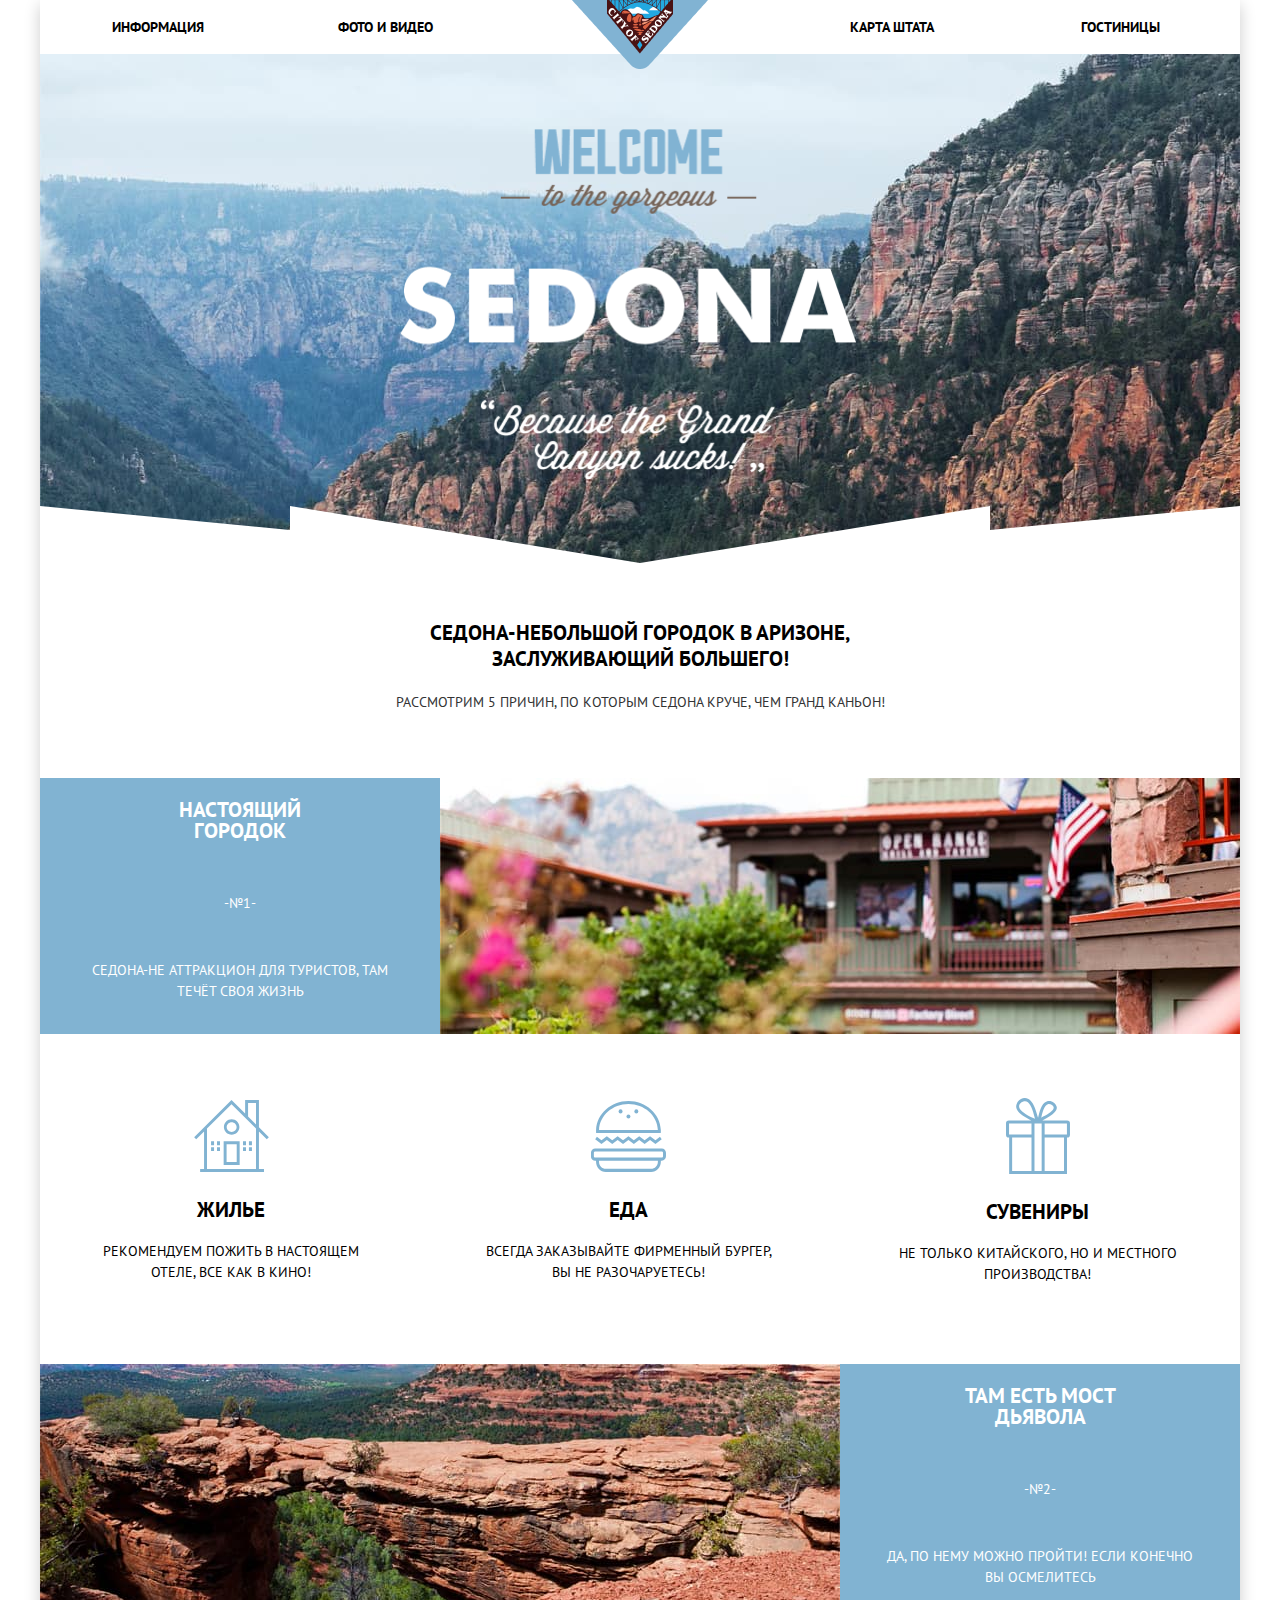
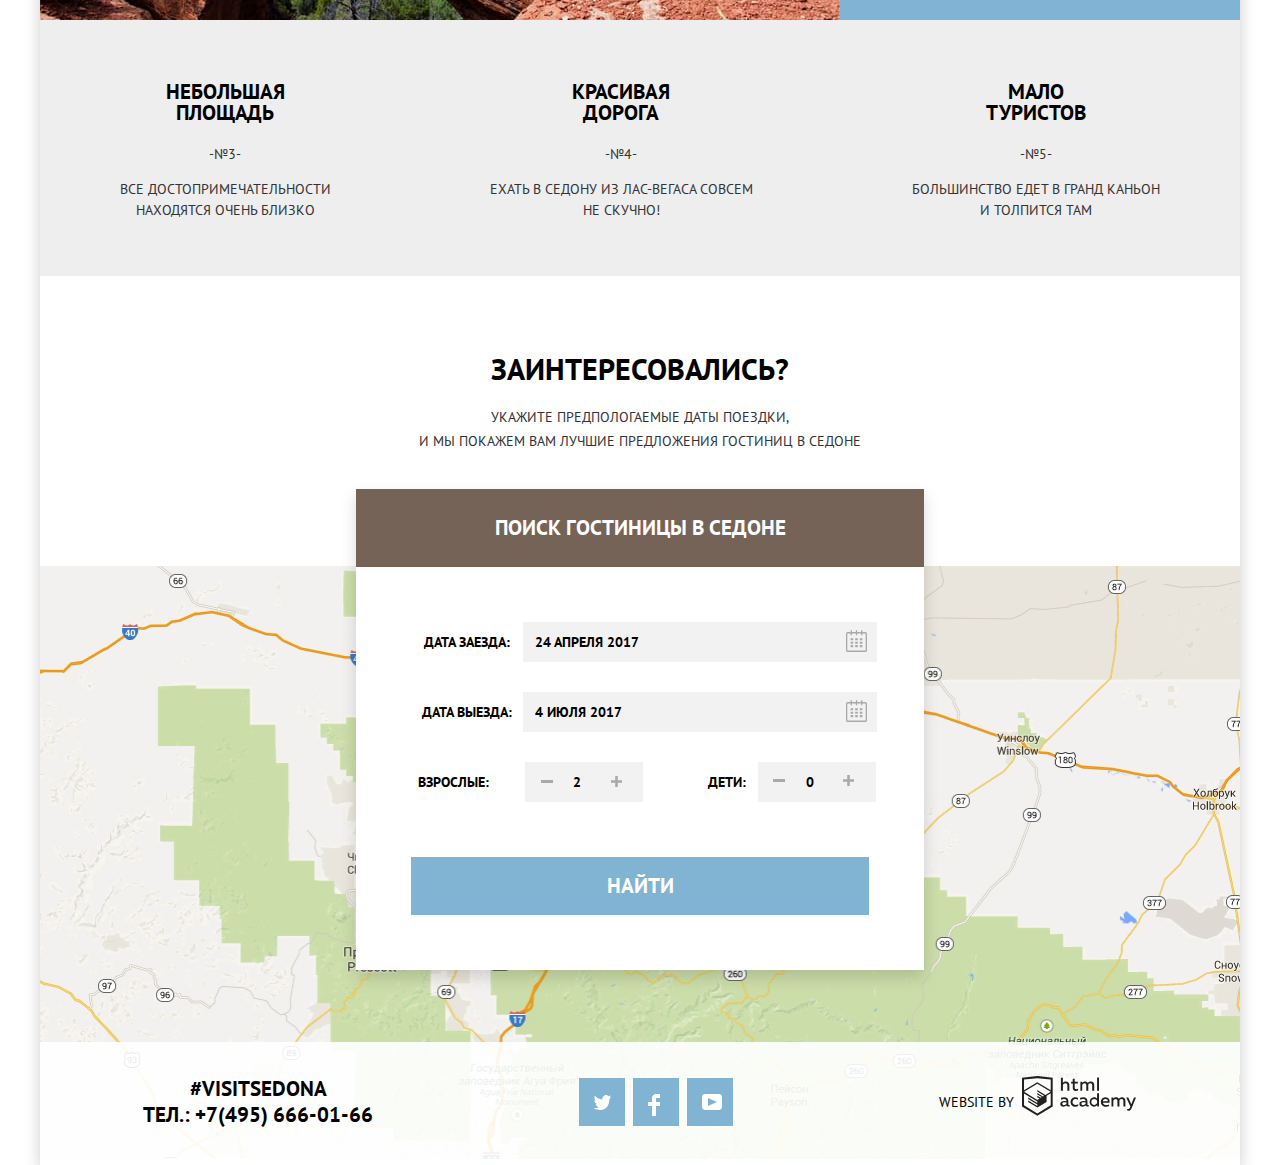
==== commit 9d2e3e08: "Завершаем верстку сайта" ====
--- a/index.html
+++ b/index.html
@@ -5,7 +5,7 @@
   <title>HTML Academy: Седона</title>
   <link href="https://fonts.googleapis.com/css2?family=PT+Sans:wght@400;700&display=swap" rel="stylesheet">
   <link href="css/normolize.css" rel="stylesheet">
-  <link href="css/style.css" rel="stylesheet">  
+  <link href="css/style.min.css" rel="stylesheet">  
 </head>
 <body class="page-body"> 
     <div class="body-wrapper">
@@ -27,8 +27,7 @@
         <main>
             <div class="promo-foto">
                 <a class="big_logo">
-                    <img src="img/welcome.png" class="big-logo" alt="Большой логотип" width="457px";
-                height="351px";> 
+                    <img src="img/welcome.png" class="big-logo" alt="Большой логотип" width="457" height="351"> 
                 </a>
             </div>
             <div class="wrapper">
@@ -41,7 +40,7 @@
                         <h3 class="subtitle">Настоящий <br> городок</h3>
                         <p class="text">-№1-</p> 
                         <p class="text">Седона-не аттракцион для туристов, там<br> течёт своя жизнь</p>
-                    <img src="img/image.jpg" alt="Фото с видами Седоны" width="800px" height="256px">
+                        <img src="img/image.jpg" alt="Фото с видами Седоны" width="800" height="256">
                     </li>
                 </ul> 
                 <div class="recommendations">
@@ -49,7 +48,7 @@
                     <ul class="recommendations-list">
                         <li class="recommendation-item">
                             <a href="blank.html">
-                                <img src="img/icon-1.svg" width="75px" height="70" alt="Иконка-домик">
+                                <img src="img/icon-1.svg" width="75" height="70" alt="Иконка-домик">
                             </a>
                             <h3 class="subtitle">Жилье</h3>
                             <p class="text">Рекомендуем пожить в настоящем <br>отеле, все как в кино!</p>
@@ -57,14 +56,14 @@
                         </li>
                         <li class="recommendation-item">
                             <a href="blank.html">
-                                <img src="img/icon-3.svg"  width="75px" height="70" alt="Иконка-гамбургер">
+                                <img src="img/icon-3.svg"  width="75" height="70" alt="Иконка-гамбургер">
                             </a>
                             <h3 class="subtitle">Еда</h3>
                             <p class="text">Всегда заказывайте фирменный бургер,<br> вы не разочаруетесь!</p>
                         </li>
                         <li class="recommendation-item">
                             <a href="blank.html">
-                                <img src="img/icon-2.svg"  width="64px" height="77" alt="Иконка-сувенир">
+                                <img src="img/icon-2.svg"  width="64" height="77" alt="Иконка-сувенир">
                             </a>
                             <h3 class="subtitle">Сувениры</h3>
                             <p class="text">Не только китайского, но и местного<br> производства!</p>
@@ -76,7 +75,7 @@
                         <h3 class="subtitle">Там есть Мост<br> Дьявола</h3>
                         <p class="text">-№2-</p>
                         <p class="text"> Да, по нему можно пройти! Если конечно<br> вы осмелитесь</p>
-                        <img src="img/image2.jpg" alt="Фото с видами Седоны" class="picture" width="800px" height="256px">
+                        <img src="img/image2.jpg" alt="Фото с видами Седоны" class="picture" width="800" height="256">
                     </li>
                 </ul>
                 <div class="grey-wrapper">
@@ -102,12 +101,69 @@
             <section class="travel-dates">
                 <h2 class="title-question">Заинтересовались?</h2>
                 <p class="text">Укажите предпологаемые даты поездки,<br> и мы покажем вам лучшие предложения гостиниц в Седоне</p>
+                <div class="date-form">
+                    <button type="button" class="button button-brown"> Поиск гостиницы в Седоне</button>
+                    <form action="https://echo.htmlacademy.ru" method="post" class="input-form">
+                        <div class="form-block"> 
+                            <p> 
+                                <label class="label-arrival" for="arrival">Дата заезда:</label>
+                                <input type="text" name="arrival-time" id="arrival" placeholder="24 АПРЕЛЯ 2017" class="arrival">
+                                <span class="calendar-1">
+                                    <svg width="21" height="23" viewBox="0 0 21 23" fill="none" xmlns="http://www.w3.org/2000/svg">
+                                        <path fill-rule="evenodd" clip-rule="evenodd" d="M16.406 3.02498H19.251C20.217 3.02498 21 3.84698 21 4.86198V21.164C21 22.179 20.217 23 19.251 23H1.75C0.784 23 0 22.179 0 21.164V4.86198C0 3.84698 0.784 3.02498 1.75 3.02498H4.593V1.64798C4.593 1.26698 4.887 0.958984 5.25 0.958984C5.612 0.958984 5.906 1.26698 5.906 1.64798V3.02498H9.844V1.64798C9.844 1.26698 10.138 0.958984 10.501 0.958984C10.862 0.958984 11.156 1.26698 11.156 1.64798V3.02498H15.094V1.64798C15.094 1.26698 15.387 0.958984 15.75 0.958984C16.112 0.958984 16.406 1.26698 16.406 1.64798V3.02498ZM19.5646 21.484C19.6466 21.3979 19.691 21.2828 19.688 21.164H19.689V4.86198C19.689 4.60898 19.493 4.40298 19.252 4.40298H16.407V5.78098C16.407 6.16198 16.113 6.46998 15.751 6.46998C15.388 6.46998 15.095 6.16198 15.095 5.78098V4.40298H11.157V5.78098C11.157 6.16198 10.863 6.46998 10.502 6.46998C10.139 6.46998 9.845 6.16198 9.845 5.78098V4.40298H5.907V5.78098C5.907 6.16198 5.613 6.46998 5.251 6.46998C4.888 6.46998 4.594 6.16198 4.594 5.78098V4.40298H1.75C1.50263 4.40953 1.30696 4.61458 1.312 4.86198V21.164C1.30696 21.4114 1.50263 21.6164 1.75 21.623H19.251C19.3698 21.6201 19.4826 21.5701 19.5646 21.484Z" fill="#A9A9A9"/>
+                                        <path fill-rule="evenodd" clip-rule="evenodd" d="M4.59399 9.2251H7.21899V11.2911H4.59399V9.2251ZM4.59399 12.6681H7.21899V14.7351H4.59399V12.6681ZM7.21899 16.1121H4.59399V18.1781H7.21899V16.1121ZM9.18799 16.1121H11.813V18.1781H9.18799V16.1121ZM11.813 12.6681H9.18799V14.7351H11.813V12.6681ZM9.18799 9.2251H11.813V11.2911H9.18799V9.2251ZM16.406 16.1121H13.781V18.1781H16.406V16.1121ZM13.781 12.6681H16.406V14.7351H13.781V12.6681ZM16.406 9.2251H13.781V11.2911H16.406V9.2251Z" fill="#A9A9A9"/>
+                                    </svg>                                        
+                                </span>
+                            </p>
+                            <p>
+                                <label class="label-depature" for="depature">Дата выезда:</label>
+                                <input type="text" name="depature-time" id="depature" placeholder="4 ИЮЛЯ 2017" class="depature">
+                                <span class="calendar-2">
+                                    <svg width="21" height="23" viewBox="0 0 21 23" fill="none" xmlns="http://www.w3.org/2000/svg">
+                                        <path fill-rule="evenodd" clip-rule="evenodd" d="M16.406 3.02498H19.251C20.217 3.02498 21 3.84698 21 4.86198V21.164C21 22.179 20.217 23 19.251 23H1.75C0.784 23 0 22.179 0 21.164V4.86198C0 3.84698 0.784 3.02498 1.75 3.02498H4.593V1.64798C4.593 1.26698 4.887 0.958984 5.25 0.958984C5.612 0.958984 5.906 1.26698 5.906 1.64798V3.02498H9.844V1.64798C9.844 1.26698 10.138 0.958984 10.501 0.958984C10.862 0.958984 11.156 1.26698 11.156 1.64798V3.02498H15.094V1.64798C15.094 1.26698 15.387 0.958984 15.75 0.958984C16.112 0.958984 16.406 1.26698 16.406 1.64798V3.02498ZM19.5646 21.484C19.6466 21.3979 19.691 21.2828 19.688 21.164H19.689V4.86198C19.689 4.60898 19.493 4.40298 19.252 4.40298H16.407V5.78098C16.407 6.16198 16.113 6.46998 15.751 6.46998C15.388 6.46998 15.095 6.16198 15.095 5.78098V4.40298H11.157V5.78098C11.157 6.16198 10.863 6.46998 10.502 6.46998C10.139 6.46998 9.845 6.16198 9.845 5.78098V4.40298H5.907V5.78098C5.907 6.16198 5.613 6.46998 5.251 6.46998C4.888 6.46998 4.594 6.16198 4.594 5.78098V4.40298H1.75C1.50263 4.40953 1.30696 4.61458 1.312 4.86198V21.164C1.30696 21.4114 1.50263 21.6164 1.75 21.623H19.251C19.3698 21.6201 19.4826 21.5701 19.5646 21.484Z" fill="#A9A9A9"/>
+                                        <path fill-rule="evenodd" clip-rule="evenodd" d="M4.59399 9.2251H7.21899V11.2911H4.59399V9.2251ZM4.59399 12.6681H7.21899V14.7351H4.59399V12.6681ZM7.21899 16.1121H4.59399V18.1781H7.21899V16.1121ZM9.18799 16.1121H11.813V18.1781H9.18799V16.1121ZM11.813 12.6681H9.18799V14.7351H11.813V12.6681ZM9.18799 9.2251H11.813V11.2911H9.18799V9.2251ZM16.406 16.1121H13.781V18.1781H16.406V16.1121ZM13.781 12.6681H16.406V14.7351H13.781V12.6681ZM16.406 9.2251H13.781V11.2911H16.406V9.2251Z" fill="#A9A9A9"/>
+                                    </svg>                                        
+                                </span>
+                            </p>
+                            <p>
+                                <label class="label-adults" for="number-of-adults"> Взрослые: </label>
+                                <input type="number" name="adults" id="number-of-adults" min="1" step="1" placeholder="2" class="adults">
+                                <span class="minus minus-1">
+                                    <svg width="12" height="3" viewBox="0 0 12 3" fill="none" xmlns="http://www.w3.org/2000/svg">
+                                        <rect width="12" height="3" fill="#A9A9A9"/>
+                                    </svg>    
+                                </span>
+                                <span class="union union-1">
+                                    <svg width="11" height="11" viewBox="0 0 11 11" fill="none" xmlns="http://www.w3.org/2000/svg">
+                                        <path fill-rule="evenodd" clip-rule="evenodd" d="M4.23086 6.76932V11H6.76932V6.76932H11V4.23086H6.76932V0H4.23085V4.23086H0V6.76932H4.23086Z" fill="#A9A9A9"/>
+                                    </svg>      
+                                </span>
+                            </p>
+                            <p>
+                                <label class="label-children" for="number-of-children"> Дети: </label>
+                                <input type="number" name="children" id="number-of-children" min="0" step="1" placeholder="0" class="children">
+                                <span class="minus minus-2">
+                                    <svg width="12" height="3" viewBox="0 0 12 3" fill="none" xmlns="http://www.w3.org/2000/svg">
+                                        <rect width="12" height="3" fill="#A9A9A9"/>
+                                    </svg>    
+                                </span>
+                                <span class="union union-2">
+                                    <svg width="11" height="11" viewBox="0 0 11 11" fill="none" xmlns="http://www.w3.org/2000/svg">
+                                        <path fill-rule="evenodd" clip-rule="evenodd" d="M4.23086 6.76932V11H6.76932V6.76932H11V4.23086H6.76932V0H4.23085V4.23086H0V6.76932H4.23086Z" fill="#A9A9A9"/>
+                                    </svg>      
+                                </span>
+                            </p>
+                        </div>
+                        <button type="submit" class="button button-blue">Найти</button>
+                    </form>
+                </div>
             </section>
             <section class="map">
-                <img src="img/map.png" alt="карта местности" width="1200px" heaght="594px">
+                <h2 class="visually-hidden"> Карта местности</h2>
+                <img src="img/map.png" alt="карта местности" width="1200" height="594">
             </section>
         </main>    
-        <footer class="footer">
+        <footer class="footer main-footer">
             <section class="contacts">
                 <h2 class="visually-hidden">Как с нами связаться</h2>
                 <p>#VISITSEDONA<br>
@@ -152,29 +208,5 @@
                 </a>
             </div>
         </footer>
-        <section class="date-form">
-            <button type="button" class="button button-brown"> Поиск гостиницы в Седоне</button>
-            <form action="https://echo.htmlacademy.ru" method="post" class="input-form">
-                <div>
-                <p> 
-                    <label class="label-arrival" for="arrival">Время заезда:</label>
-                    <input type="text" name="arrival-time" id="arrival" placeholder="24 АПРЕЛЯ 2017" class="arrival">
-                </p>
-                <p>
-                    <label class="label-depature" for="depature">Время заезда:</label>
-                    <input type="text" name="depature-time" id="depature" placeholder="4 ИЮЛЯ 2017" class="depature">
-                </p>
-                <p>
-                    <label class="label-adults" for="number-of-adults"> Взрослые: </label>
-                    <input type="number" name="adults" id="number-of-adults" min="1" step="1" placeholder="2" class="adults">
-                </p>
-                <p>
-                    <label class="label-children" for="number-of-children"> Дети: </label>
-                    <input type="number" name="children" id="number-of-children" min="0" step="1" placeholder="0" class="children">
-                </p>
-                </div>
-                <button type="submit" class="button button-blue">Найти</button>
-            </form>
-        </section>
     </div>
 </body>
--- a/css/style.min.css
+++ b/css/style.min.css
@@ -0,0 +1 @@
+:root{--basic-white: #ffffff;--basic-grey: #eeeeee;--basic-blue-quiet: #81B3D2;--basic-blue-hover: #669ec0;--basic-blue-focus: #5496bd;--basic-brown-quiet: #766357;--basic-brown-hover: #604e43;--basic-brown-focus: #503e33;--basic-grey-quiet: #f2f2f2;--basic-grey-hover: #ebebeb;--basic-grey-focus: #e5e5e5;--basic-grey-icon: #a9a9a9;--basic-grey-html: #bdbbbc;--basic-grey-triangle: #cacaca;--basic-grey-blocked: #6a6a6a;--basic-grey-text: #333333;--basic-grey-fone: #eeeeee;--basic-grey-footer: #888888;--basic-black: #000000}body{min-width:1220px;margin:0;padding:0;font-family:"PT Sans",Arial,sans-serif;font-size:14px;line-height:21px;font-weight:400;color:var(--basic-black);text-transform:uppercase;background-color:var(--basic-white)}a{text-decoration:none}img{max-width:100%;height:auto}.page{height:100%}.page-body{min-height:100%;display:grid;grid-template-rows:min-content 1fr min-content;align-content:start}.body-wrapper{width:1200px;background-color:#fff;box-shadow:0 5px 15px rgba(0,1,1,.2);margin:0 auto}.navigation{width:1200px;position:relative;font-size:14px;line-height:26px;font-weight:700;color:var(--basic-black);background-color:var(--basic-white)}.site-navigation{display:flex;flex-wrap:wrap;padding-left:72px;padding-right:72px;list-style:none}.logo{width:138px;height:70px;position:absolute;left:531px;top:-15px;z-index:2}.site-navigation li:nth-child(2){margin-left:134px;margin-right:417px}.site-navigation li:nth-child(3){margin-right:147px}.footer a,.site-navigation a{color:var(--basic-black)}.site-navigation a:hover{color:var(--basic-blue-quiet)}.site-navigation a:active{color:var(--basic-black);opacity:30%}.site-navigation a:focus{color:var(--basic-brown-quiet)}.promo-foto{background-image:url(../img/background-photo.jpg);width:1200px;height:509px;background-position:center;background-repeat:no-repeat;position:relative}.promo-foto::after{content:"";position:absolute;background-image:url(../img/frame.svg);background-repeat:repeat;background-position:0 0;width:1200px;height:57px;top:452px;left:0}.big-logo{margin-top:75px;margin-left:360px;margin-bottom:90px;z-index:2}.wrapper{width:1200px;padding-top:43px;padding-bottom:51px}.slogan,.title{text-align:center;line-height:26px}.title{font-size:21px;margin-bottom:17px}.slogan{font-size:14px;font-weight:400;color:var(--basic-grey-text)}.reasons-list{display:flex;flex-wrap:wrap;list-style:none;margin:0;padding:0}.first-reason-item{display:grid;width:1200px;grid-template-columns:400px 800px;grid-template-rows:auto auto auto;text-align:center}.first-reason-item img,.second-reason-item img{grid-column-start:2;grid-column-end:3;grid-row-start:1;grid-row-end:-1}.grey-wrapper .reasons-list,.recommendations-list{display:flex;justify-content:space-around;align-items:center;text-align:center;list-style:none;min-height:330px;margin:0;padding:0}.reasons h3,.text{font-size:21px;line-height:21px}.text{font-size:14px}.blue-fone{color:var(--basic-white);background-color:var(--basic-blue-quiet)}.second-reason-item{display:grid;width:1200px;grid-template-columns:800px 400px;grid-template-rows:auto auto auto;text-align:center}.second-reason-item img{grid-column-start:1;grid-column-end:2}.grey-wrapper{width:1200px;background-color:var(--basic-grey-fone)}.grey-wrapper .reasons-list{min-height:256px}.grey-wrapper .text,.travel-dates .text{color:var(--basic-grey-text)}.travel-dates{width:1200px;height:234px;padding-top:56px;margin:0;text-align:center;position:relative}.title-question{font-size:30px;line-height:24px;font-weight:700}.travel-dates .text{display:block;margin-bottom:36px;font-size:14px;line-height:24px}.map{margin:0;padding:0}.button{font:inherit;text-align:center;font-weight:700;text-transform:uppercase;vertical-align:middle;border:0}.button-blue,.button-brown{color:var(--basic-white);background-color:var(--basic-brown-quiet)}.date-form .button-brown{font-size:21px;line-height:26px}.catalog .button-brown{font-size:14px;line-height:21px}.button-blue{background-color:var(--basic-blue-quiet)}.date-form .button-blue{font-size:21px;line-height:26px;width:458px;height:58px}.catalog .e{font-size:14px;line-height:21px}.date-form input,.date-form label{font-size:14px;line-height:26px;font-weight:700;color:var(--basic-black)}.date-form input{background-color:var(--basic-grey-quiet);border:0}.arrival,.depature{padding-left:12px}.adults,.children{width:114px;height:38px;text-align:center}.date-form input:hover{background-color:var(--basic-grey-hover)}.date-form input:focus{background-color:var(--basic-white);border:2px solid var(--basic-grey-focus)}.button-blue:hover{background-color:var(--basic-blue-hover)}.button-blue:active,.button-blue:focus{background:var(--basic-blue-focus);color:rgba(255,255,255,.3)}.button-brown:hover{background-color:var(--basic-brown-hover)}.button-brown:active,.button-brown:focus{background-color:var(--basic-brown-focus);color:rgba(255,255,255,.3)}.check-form input{background-color:var(--basic-blue-quiet);color:var(--basic-white);font-size:14px;line-height:21px;font-weight:400}.footer{width:1200px;min-height:120px;display:flex;flex-wrap:wrap;justify-content:space-around;color:var(--basic-black);background-color:rgba(255,255,255,.9)}.main-footer{position:absolute;top:2642px}.contacts{text-align:center}.contacts,.networks{margin:auto}.networks-list{list-style:none;padding:0;display:flex;margin:auto}.networks-list li:nth-child(2){margin-left:8px;margin-right:8px}.developers{display:flex;margin:auto}.developers p{margin-right:8px}.developers a:hover path{fill:var(--basic-blue-quiet)}.developers a:active path{fill:var(--basic-grey-html)}.social-button{display:block;width:46px;height:48px;background-color:var(--basic-blue-quiet)}.social-button svg{margin-top:16px;margin-left:15px}.social-button:hover{background-color:var(--basic-blue-hover)}.social-button:active,.social-button:focus{background-color:var(--basic-blue-focus)}.social-button:focus path{opacity:.3}.contacts p{font-size:21px;line-height:26px;font-weight:700}.website{font-size:14px;line-height:26px}.visually-hidden{display:none}.button-blue{width:110px;height:27px;margin-right:6px}.button-brown{width:142px;height:27px}.date-form .button-brown{width:568px;height:86px}.date-form label{display:block}.label-adults,.label-arrival,.label-depature{width:112px;height:32px;padding-top:6px}.label-adults{width:107px;padding-left:7px;text-align:start}.label-children{width:62px;height:32px;padding-top:6px;padding-left:53px;text-align:center}.arrival,.depature{width:340px;height:38px}.input-form .button-blue{width:458px;height:58px;margin-left:55px;margin-bottom:55px;margin-top:25px}.date-form{margin:0 auto;display:flex;flex-direction:column;width:568px;height:481px;background-color:var(--basic-white);box-shadow:0 7px 15px rgba(0,1,1,.15);padding:0}.input-form{margin:0;position:relative}.input-form,.input-form div{display:flex;flex-wrap:wrap}.date-form p{display:flex;align-items:center}.date-form p:first-child{margin-left:55px;margin-top:55px;margin-bottom:30px}.date-form p:nth-child(2),.date-form p:nth-child(3),.date-form p:nth-child(4){margin-left:55px;margin-bottom:30px;margin-top:0}.date-form p:nth-child(4){margin-left:0}.input-form input::-webkit-input-placeholder{color:var(--basic-black)}.form-block{position:relative}.calendar-1,.calendar-2{width:21px;height:23px;position:absolute;left:490px;top:62px}.calendar-2{top:132px}.form-block .minus-1:hover rect,.form-block .union-1:hover path,.form-block p:hover path{fill:var(--basic-black)}.form-block p:focus path{fill:var(--basic-blue-quiet)}.form-block p:nth-child(4){position:relative}.form-block .minus-1,.form-block .minus-2{position:absolute;width:12px;height:3px;top:201px;left:185px}.form-block .minus-2{top:5px;left:130px}.form-block .union-1,.form-block .union-2{position:absolute;width:11px;height:11px;top:205px;left:255px}.form-block .union-2{top:9px;left:200px}.form-block .minus-1:active rect,.form-block .union-1:active path{fill:var(--basic-blue-quiet)}.down:hover path,.form-block .minus-2:hover rect,.form-block .union-2:hover path,.up:hover path{fill:var(--basic-black)}.form-block .minus-2:active rect,.form-block .union-2:active path{fill:var(--basic-blue-quiet)}.check-form legend{font-weight:700;font-size:14px;line-height:21px;display:block;text-align:start}.housing-form legend,.infrastructure-form legend{width:137px;height:21px}.price legend{width:318px;height:21px}.check-form{background-image:url(../img/background2.jpg);width:1056px;min-height:158px;background-repeat:no-repeat;font:inherit;color:var(--basic-white);display:flex;flex-wrap:wrap;padding:27px 73px 32px}.check-form fieldset{margin:0;padding:0;border:0;display:grid}.check-form .housing-form,.check-form .infrastructure-form{width:137px;min-height:21px}.check-form .infrastructure-form{margin-right:119px}.check-form fieldset:nth-child(3){width:317px;margin-left:345px}.check{padding-top:24px;padding-left:35px;position:relative}.check-input{-webkit-appearance:none;-moz-appearance:none;appearance:none;position:absolute}.check-box{position:absolute;width:23px;height:23px;background-image:url(../img/checkbox-off.svg);top:22px;left:0;z-index:2}.check-input:checked+.check-box{background-image:url(../img/checkbox-on.svg);width:27px}.check-input:disabled+.check-box{background-image:url(../img/checkbox-off-disabled.svg);width:23px}.check-input:checked:disabled+.check-box{background-image:url(../img/checkbox-on-disabled.svg);width:27px}.price-filter{width:317px;margin-top:11px}.price-controls{display:flex;position:relative}.price-controls::before{position:absolute;content:"";background-image:url(../img/Rectangle.svg);background-repeat:no-repeat;background-position:0 0;width:2px;height:22px;top:7px;left:156px}.price-controls .price-max,.price-controls .price-min{width:158px;height:36px;border:2px solid #fff;box-sizing:border-box;border-radius:2px;background-color:transparent;font-weight:400;font-size:14px;line-height:21px;text-transform:uppercase}.price input::-webkit-input-placeholder{color:var(--basic-white)}.price-controls .price-min{border-right:none;border-top-right-radius:0;border-bottom-right-radius:0;padding-left:60px}.price-controls .price-max{border-left:none;border-top-left-radius:0;border-bottom-left-radius:0;padding-left:50px}.range-controls{margin-top:20px;position:relative;margin-bottom:33px}.range-controls .scale{height:2px;background:rgb(250,248,248,.3)}.range-controls .bar{width:78%;height:2px;background:var(--basic-white)}.range-controls .toggle{position:absolute;top:-11px;width:4px;height:4px;padding:0;border:8px solid var(--basic-white);background-color:#ababab;border-radius:50%;box-shadow:0 2px 1px 0 #ababab}.range-controls .toggle-max{left:248px}.range-controls .toggle:hover{border:10px solid var(--basic-white)}.button-transparent{width:137px;height:36px;border:2px solid #fff;box-sizing:border-box;border-radius:2px;background-color:transparent;color:var(--basic-white);margin:auto}.button-transparent:hover{background-color:var(--basic-white);color:var(--basic-black)}.results{background-color:var(--basic-white);margin:0;display:flex;justify-content:flex-start;align-items:center;width:1200px;height:86px}.found,.sorting{color:var(--basic-black)}.found{margin-left:73px;margin-right:46px;font-size:21px;line-height:26px;font-weight:700}.sorting{font-size:12px;line-height:18px;font-weight:400;margin-right:40px}.triangles{margin-left:471px}.up{margin-right:12px}.down:active path,.down:focus path,.up:active path,.up:focus path{fill:var(--basic-blue-quiet)}.sorting-type{list-style:none;padding:0;margin:0;font-size:12px;line-height:18px;font-weight:400;display:flex}.sorting-type a,.sorting-type a:hover{border-bottom:1px dashed var(--basic-blue-quiet)}.sorting-type a{margin-right:32px;color:var(--basic-black);opacity:.3}.sorting-type a:hover{color:var(--basic-blue-quiet);opacity:1}.sorting-type a:focus{color:var(--basic-black);opacity:1}.sorting-type a:active{color:var(--basic-blue-quiet);opacity:1}.catalog li{width:1200px;border:2px solid var(--basic-grey-focus);border-left:none;border-right:none}.catalog li:nth-child(2){border-top:none;border-bottom:none}.catalog h2,.catalog p{text-transform:uppercase}.catalog h2{font-size:21px;line-height:26px;font-weight:700;width:240px;height:26px;margin:0}.catalog a{color:var(--basic-black)}.catalog a:hover{color:var(--basic-blue-quiet)}.catalog a:active{color:var(--basic-black);opacity:.3}.catalog p{font-size:14px;line-height:21px;font-weight:400;color:var(--basic-grey-text)}.hotels-catalog{list-style:none;padding:0;margin:0;min-height:150px}.hotels-catalog li{width:1200px;display:flex;align-items:center}.hotels-catalog img{margin:30px 29px 30px 73px;width:135px;height:90px}.hotels-catalog div:nth-child(2){width:268px;height:97px;display:flex;flex-wrap:wrap}.description .text{display:block}.description p:nth-child(2){width:110px;margin:7px 6px 15px 0}.description p:nth-child(3){width:142px;height:21px;margin:7px 0 15px}.rating{display:flex;flex-direction:column;justify-content:space-between;align-items:flex-end;height:95px;margin-left:522px}.rating p{text-align:center;display:block;width:110px;height:27px;font-size:14px;line-height:21px;font-weight:400;background-color:var(--basic-grey-quiet);margin:47px 0 0}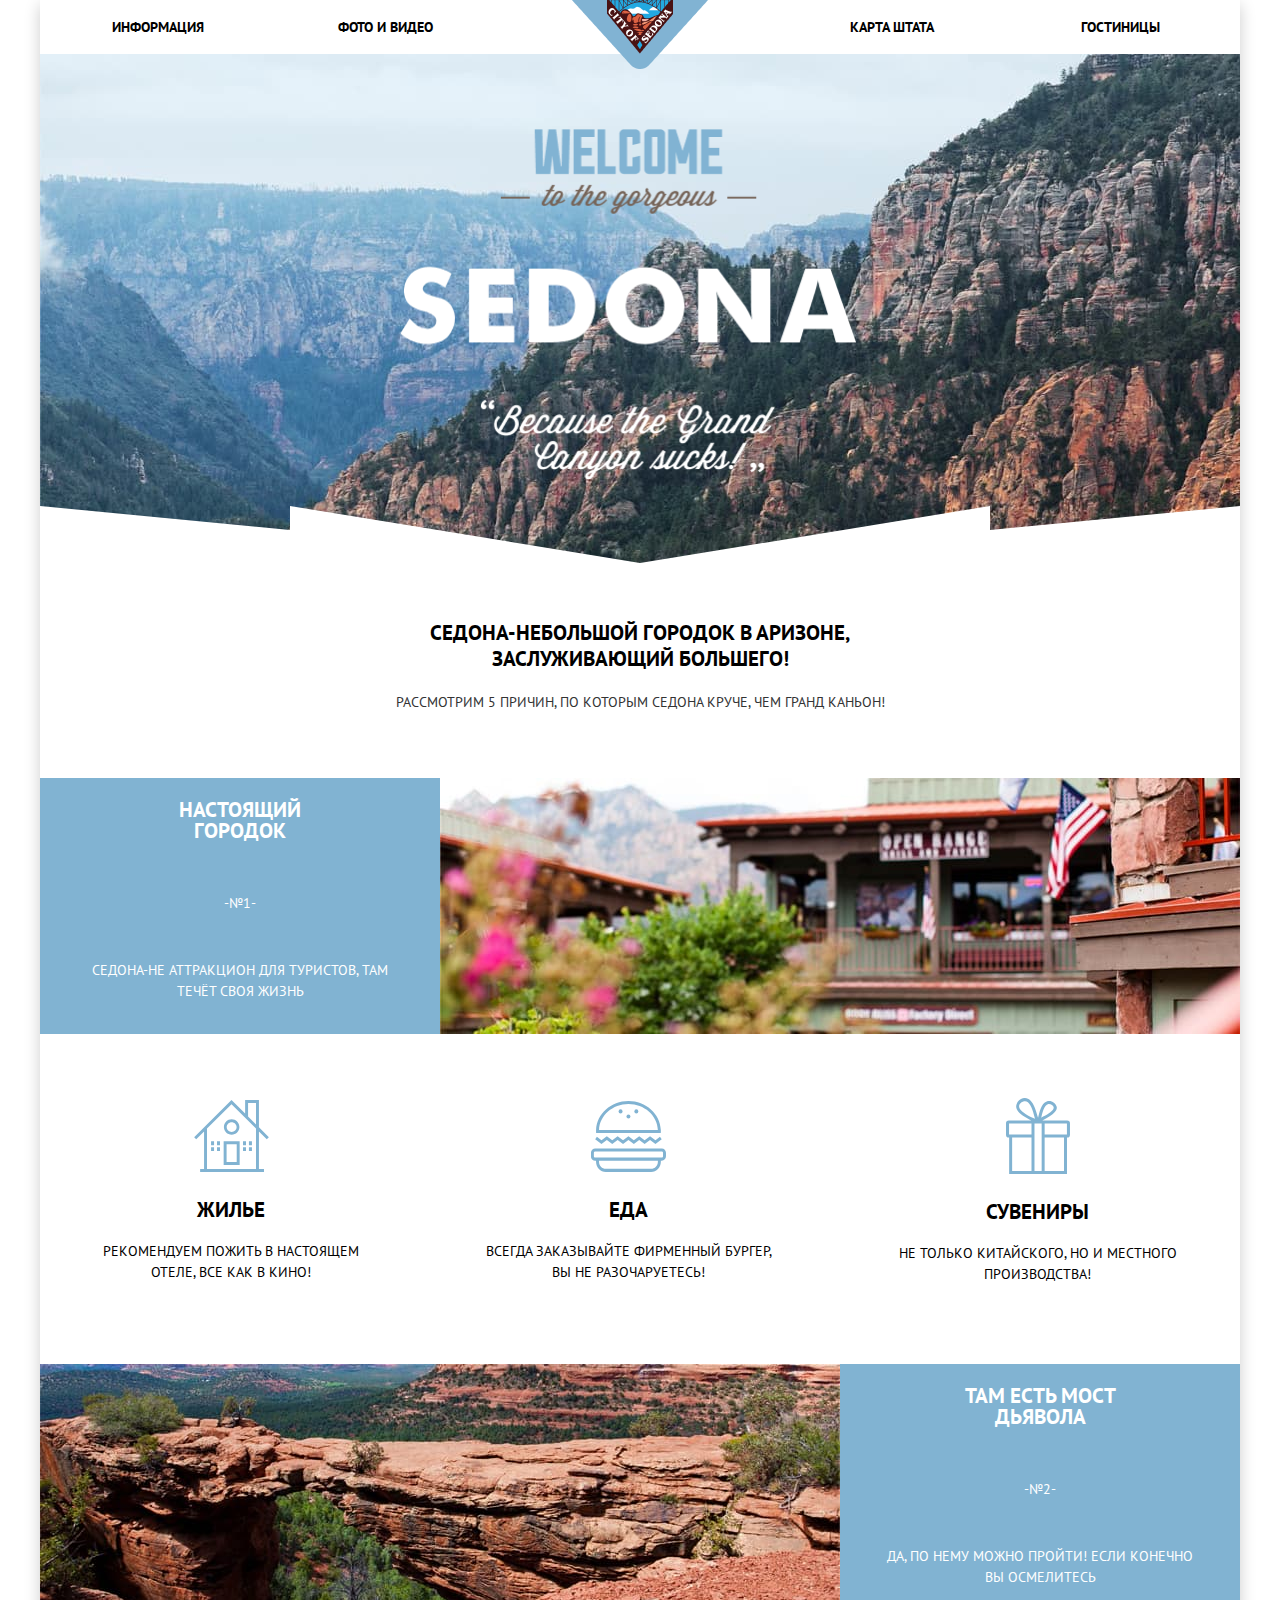
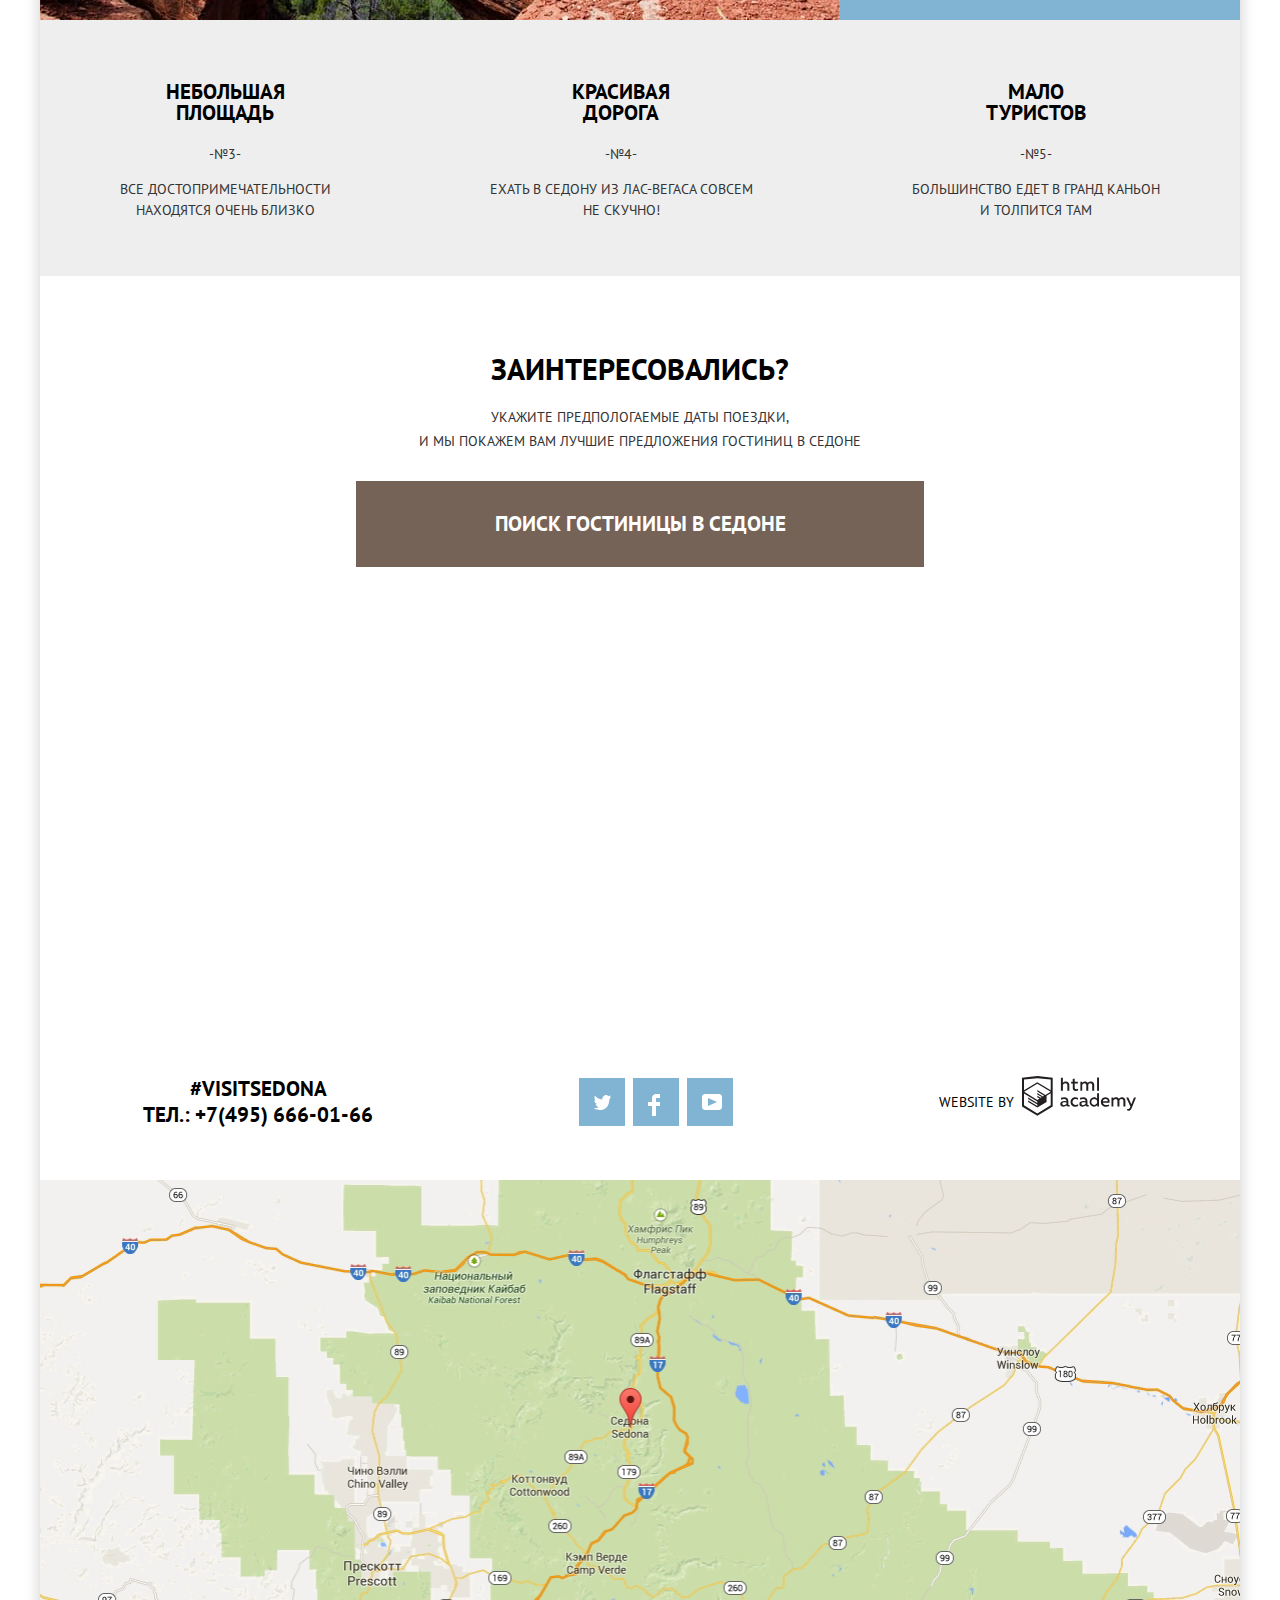
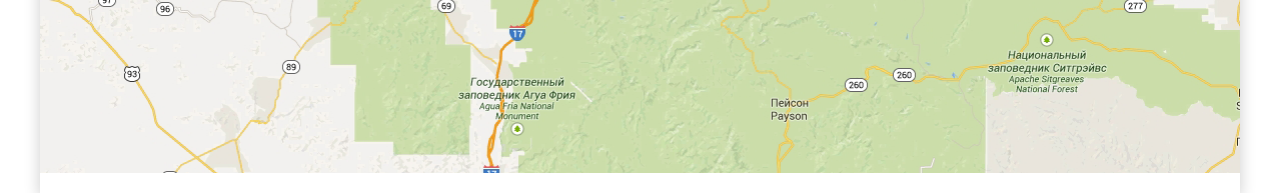
==== commit 7d01edc1: "Добывляем JS, карту и фнимацию формы" ====
--- a/index.html
+++ b/index.html
@@ -5,7 +5,7 @@
   <title>HTML Academy: Седона</title>
   <link href="https://fonts.googleapis.com/css2?family=PT+Sans:wght@400;700&display=swap" rel="stylesheet">
   <link href="css/normolize.css" rel="stylesheet">
-  <link href="css/style.min.css" rel="stylesheet">  
+  <link href="css/style.css" rel="stylesheet">  
 </head>
 <body class="page-body"> 
     <div class="body-wrapper">
@@ -102,12 +102,12 @@
                 <h2 class="title-question">Заинтересовались?</h2>
                 <p class="text">Укажите предпологаемые даты поездки,<br> и мы покажем вам лучшие предложения гостиниц в Седоне</p>
                 <div class="date-form">
-                    <button type="button" class="button button-brown"> Поиск гостиницы в Седоне</button>
-                    <form action="https://echo.htmlacademy.ru" method="post" class="input-form">
+                    <button type="button" class="button button-brown appointment-button"> Поиск гостиницы в Седоне</button>
+                    <form action="https://echo.htmlacademy.ru" method="post" class="input-form appointment-form-box">
                         <div class="form-block"> 
                             <p> 
                                 <label class="label-arrival" for="arrival">Дата заезда:</label>
-                                <input type="text" name="arrival-time" id="arrival" placeholder="24 АПРЕЛЯ 2017" class="arrival">
+                                <input type="text" name="arrival-time" id="arrival" placeholder="24 АПРЕЛЯ 2017" class="arrival" required>
                                 <span class="calendar-1">
                                     <svg width="21" height="23" viewBox="0 0 21 23" fill="none" xmlns="http://www.w3.org/2000/svg">
                                         <path fill-rule="evenodd" clip-rule="evenodd" d="M16.406 3.02498H19.251C20.217 3.02498 21 3.84698 21 4.86198V21.164C21 22.179 20.217 23 19.251 23H1.75C0.784 23 0 22.179 0 21.164V4.86198C0 3.84698 0.784 3.02498 1.75 3.02498H4.593V1.64798C4.593 1.26698 4.887 0.958984 5.25 0.958984C5.612 0.958984 5.906 1.26698 5.906 1.64798V3.02498H9.844V1.64798C9.844 1.26698 10.138 0.958984 10.501 0.958984C10.862 0.958984 11.156 1.26698 11.156 1.64798V3.02498H15.094V1.64798C15.094 1.26698 15.387 0.958984 15.75 0.958984C16.112 0.958984 16.406 1.26698 16.406 1.64798V3.02498ZM19.5646 21.484C19.6466 21.3979 19.691 21.2828 19.688 21.164H19.689V4.86198C19.689 4.60898 19.493 4.40298 19.252 4.40298H16.407V5.78098C16.407 6.16198 16.113 6.46998 15.751 6.46998C15.388 6.46998 15.095 6.16198 15.095 5.78098V4.40298H11.157V5.78098C11.157 6.16198 10.863 6.46998 10.502 6.46998C10.139 6.46998 9.845 6.16198 9.845 5.78098V4.40298H5.907V5.78098C5.907 6.16198 5.613 6.46998 5.251 6.46998C4.888 6.46998 4.594 6.16198 4.594 5.78098V4.40298H1.75C1.50263 4.40953 1.30696 4.61458 1.312 4.86198V21.164C1.30696 21.4114 1.50263 21.6164 1.75 21.623H19.251C19.3698 21.6201 19.4826 21.5701 19.5646 21.484Z" fill="#A9A9A9"/>
@@ -117,7 +117,7 @@
                             </p>
                             <p>
                                 <label class="label-depature" for="depature">Дата выезда:</label>
-                                <input type="text" name="depature-time" id="depature" placeholder="4 ИЮЛЯ 2017" class="depature">
+                                <input type="text" name="depature-time" id="depature" placeholder="4 ИЮЛЯ 2017" class="depature" required>
                                 <span class="calendar-2">
                                     <svg width="21" height="23" viewBox="0 0 21 23" fill="none" xmlns="http://www.w3.org/2000/svg">
                                         <path fill-rule="evenodd" clip-rule="evenodd" d="M16.406 3.02498H19.251C20.217 3.02498 21 3.84698 21 4.86198V21.164C21 22.179 20.217 23 19.251 23H1.75C0.784 23 0 22.179 0 21.164V4.86198C0 3.84698 0.784 3.02498 1.75 3.02498H4.593V1.64798C4.593 1.26698 4.887 0.958984 5.25 0.958984C5.612 0.958984 5.906 1.26698 5.906 1.64798V3.02498H9.844V1.64798C9.844 1.26698 10.138 0.958984 10.501 0.958984C10.862 0.958984 11.156 1.26698 11.156 1.64798V3.02498H15.094V1.64798C15.094 1.26698 15.387 0.958984 15.75 0.958984C16.112 0.958984 16.406 1.26698 16.406 1.64798V3.02498ZM19.5646 21.484C19.6466 21.3979 19.691 21.2828 19.688 21.164H19.689V4.86198C19.689 4.60898 19.493 4.40298 19.252 4.40298H16.407V5.78098C16.407 6.16198 16.113 6.46998 15.751 6.46998C15.388 6.46998 15.095 6.16198 15.095 5.78098V4.40298H11.157V5.78098C11.157 6.16198 10.863 6.46998 10.502 6.46998C10.139 6.46998 9.845 6.16198 9.845 5.78098V4.40298H5.907V5.78098C5.907 6.16198 5.613 6.46998 5.251 6.46998C4.888 6.46998 4.594 6.16198 4.594 5.78098V4.40298H1.75C1.50263 4.40953 1.30696 4.61458 1.312 4.86198V21.164C1.30696 21.4114 1.50263 21.6164 1.75 21.623H19.251C19.3698 21.6201 19.4826 21.5701 19.5646 21.484Z" fill="#A9A9A9"/>
@@ -127,7 +127,7 @@
                             </p>
                             <p>
                                 <label class="label-adults" for="number-of-adults"> Взрослые: </label>
-                                <input type="number" name="adults" id="number-of-adults" min="1" step="1" placeholder="2" class="adults">
+                                <input type="number" name="adults-form" id="number-of-adults" min="1" step="1" placeholder="2" class="adults" required>
                                 <span class="minus minus-1">
                                     <svg width="12" height="3" viewBox="0 0 12 3" fill="none" xmlns="http://www.w3.org/2000/svg">
                                         <rect width="12" height="3" fill="#A9A9A9"/>
@@ -141,7 +141,7 @@
                             </p>
                             <p>
                                 <label class="label-children" for="number-of-children"> Дети: </label>
-                                <input type="number" name="children" id="number-of-children" min="0" step="1" placeholder="0" class="children">
+                                <input type="number" name="children-form" id="number-of-children" min="0" step="1" placeholder="0" class="children" required>
                                 <span class="minus minus-2">
                                     <svg width="12" height="3" viewBox="0 0 12 3" fill="none" xmlns="http://www.w3.org/2000/svg">
                                         <rect width="12" height="3" fill="#A9A9A9"/>
@@ -160,7 +160,10 @@
             </section>
             <section class="map">
                 <h2 class="visually-hidden"> Карта местности</h2>
-                <img src="img/map.png" alt="карта местности" width="1200" height="594">
+                <iframe src="https://www.google.com/maps/embed?pb=!1m18!1m12!1m3!1d209620.35522925534!2d-111.85058553820272!3d34.82309506146615!2m3!1f0!2f0!3f0!3m2!1i1024!2i768!4f13.1!3m3!1m2!1s0x872da1560b274a87%3A0xc133eeb0c9f176b3!2z0KLQu9Cw0LrQtdC_0LDQuiDQkNGA0YLRgSAmINCo0L7Qv9C40L3QsyDQktC40LvQu9C40LTQtg!5e0!3m2!1sru!2sru!4v1594729442818!5m2!1sru!2sru" width="1200" height="594" frameborder="0" style="border:0;" allowfullscreen="" aria-hidden="false" tabindex="0"></iframe>
+                <p>
+                    <img src="img/map.png" alt="карта местности" width="1200" height="594">
+                </p>
             </section>
         </main>    
         <footer class="footer main-footer">
@@ -209,4 +212,27 @@
             </div>
         </footer>
     </div>
+
+    <script>
+
+        var appointmentButton = document.querySelector(".appointment-button");
+        var appointmentFormBox = document.querySelector(".appointment-form-box");
+
+        appointmentButton.addEventListener("click", function(evt) {
+            evt.preventDefault();
+            appointmentFormBox.classList.toggle("appointment-form-show");
+            arrival.focus();
+        });
+
+        window.addEventListener("keydown", function (evt) {
+            if(evt.keycode === 27) {
+            if(appointmentFormBox.classList.contains("appointment-form-show")){
+            evt.preventDefault();
+            appointmentFormBox.classList.remove("appointment-form-show");
+            }
+            }
+        });
+    </script>
+
 </body>
+</html>
--- a/css/style.css
+++ b/css/style.css
@@ -0,0 +1,1118 @@
+
+:root {
+--basic-white: #ffffff;
+--basic-grey: #eeeeee;
+--basic-blue-quiet: #81B3D2;
+--basic-blue-hover: #669ec0;
+--basic-blue-focus: #5496bd;
+--basic-brown-quiet: #766357;
+--basic-brown-hover: #604e43;
+--basic-brown-focus: #503e33;
+--basic-grey-quiet: #f2f2f2;
+--basic-grey-hover: #ebebeb;
+--basic-grey-focus: #e5e5e5;
+--basic-grey-icon: #a9a9a9;
+--basic-grey-html: #bdbbbc;
+--basic-grey-triangle: #cacaca;
+--basic-grey-blocked: #6a6a6a;
+--basic-grey-text: #333333;
+--basic-grey-fone: #eeeeee;
+--basic-grey-footer: #888888;
+--basic-black: #000000;
+}
+
+body {
+    min-width: 1220px;
+    margin: 0;
+    padding: 0;
+    font-family: "PT Sans", Arial, sans-serif;
+    font-size: 14px;
+    line-height: 21px;
+    font-weight: 400;
+    color: var(--basic-black);
+    text-transform: uppercase;
+    background-color: var(--basic-white);
+ 
+}
+
+a {
+    text-decoration: none;
+}
+
+img {
+    max-width: 100%;
+    height: auto;
+}
+
+.page {
+    height: 100%;
+}
+
+.page-body {
+    min-height: 100%;
+    display: grid;
+    grid-template-rows: min-content 1fr min-content;
+    align-content: start;
+}
+
+.body-wrapper {
+    width: 1200px;
+    background-color: #ffffff;
+    box-shadow: 0px 5px 15px rgba(0, 1, 1, 0.2);
+    margin: 0 auto;
+}
+/*Шапка*/
+/*Навигация*/
+
+.navigation {
+    width: 1200px;
+    position: relative;
+    font-size: 14px;
+    line-height: 26px;
+    font-weight: 700;
+    color: var(--basic-black);
+    background-color: var(--basic-white);
+}
+
+.site-navigation {
+    display:flex;
+    flex-wrap: wrap;
+    padding-left: 72px;
+    padding-right: 72px;
+    list-style: none;
+}
+
+.logo{
+    width: 138px;
+    height: 70px;
+    position: absolute;
+    left: 531px;
+    top:-15px;
+    z-index: 2; 
+}
+
+
+.site-navigation li:nth-child(2) {
+    margin-left: 134px;
+    margin-right: 417px;
+}
+
+.site-navigation li:nth-child(3) {
+    margin-right: 147px;
+}
+
+.site-navigation a {
+    color: var(--basic-black);
+}
+
+.focus-page a {
+    color: var(--basic-brown-quiet);
+}
+
+
+.site-navigation a:hover {
+    color: var(--basic-blue-quiet);
+}
+
+.site-navigation a:active {
+    color: var(--basic-black);
+    opacity: 30%;
+}
+
+.site-navigation a:focus {
+    color: var(--basic-brown-quiet);
+}
+
+.promo-foto {
+    background-image: url("../img/background-photo.jpg");
+    width: 1200px;
+    height: 509px;
+    background-position: center;
+    background-repeat: no-repeat;
+    position: relative;
+}
+
+.promo-foto::after {
+    content: "";
+    position: absolute;
+    background-image: url(../img/frame.svg);
+    background-repeat: repeat;
+    background-position: 0 0;
+    width: 1200px;
+    height: 57px;
+    top: 452px;
+    left:0;
+    
+}
+
+.big-logo {
+    margin-top: 75px;
+    margin-left: 360px;
+    margin-bottom: 90px;
+   z-index: 2;
+}
+
+/*Причины*/
+.wrapper {
+    width: 1200px;
+    padding-top: 43px;
+    padding-bottom: 51px;
+}
+.title,
+.slogan {
+    text-align: center;
+}
+
+.title {
+    font-size: 21px;
+    line-height: 26px;
+    margin-bottom: 17px;
+}
+
+.slogan {
+    font-size: 14px;
+    line-height: 26px;
+    font-weight: normal;
+    color: var(--basic-grey-text);
+}
+.reasons-list {
+    display: flex;
+    flex-wrap: wrap;
+    list-style: none;
+    margin:0;
+    padding:0;
+}
+.first-reason-item {
+   
+   display: grid;
+   width: 1200px;
+   grid-template-columns: 400px 800px; 
+   grid-template-rows: auto auto auto;
+   text-align: center;
+}
+
+.first-reason-item img {
+ grid-column-start: 2;
+ grid-column-end: 3;
+ grid-row-start: 1;
+ grid-row-end: -1;;
+}
+
+
+.recommendations-list {
+    display:flex;
+    justify-content: space-around;
+    align-items: center;
+    text-align: center;
+    list-style: none;
+
+    min-height: 330px;
+    margin:0;
+    padding: 0;
+}
+
+.reasons h3 {
+    font-size: 21px;
+    line-height: 21px;
+}
+
+.text {
+    font-size: 14px;
+    line-height: 21px;
+}
+.blue-fone {
+    color: var(--basic-white);
+    background-color: var(--basic-blue-quiet);
+}
+.second-reason-item {
+    display: grid;
+    width: 1200px;
+    grid-template-columns: 800px 400px; 
+    grid-template-rows: auto auto auto;
+    text-align: center;
+}
+
+.second-reason-item img {
+    grid-column-start: 1;
+    grid-column-end: 2;
+    grid-row-start: 1;
+    grid-row-end: -1;
+}
+
+.grey-wrapper {
+    width: 1200px;
+}
+
+
+.grey-wrapper .reasons-list {
+    display: flex;
+    justify-content: space-around;
+    align-items: center;
+    list-style:none;
+    text-align: center;
+    min-height: 256px;
+    margin:0;
+    padding:0;
+}
+
+.grey-wrapper {
+    background-color: var(--basic-grey-fone);
+}
+
+.grey-wrapper .text {
+    color: var(--basic-grey-text);
+}
+
+.travel-dates {
+    width: 1200px;
+    height: 234px;
+    padding-top: 56px;
+    margin:0;
+    text-align: center;
+    position: relative;
+}
+
+.title-question {
+    font-size: 30px;
+    line-height: 24px;
+    font-weight: bold;
+}
+
+.travel-dates .text {
+    display: block;
+    margin-bottom: 36px;
+    font-size: 14px;
+    line-height: 24px;
+    color: var(--basic-grey-text);
+}
+
+.map {
+    margin: 0;
+    padding: 0;
+}
+
+/* кнопки , чекбоксы */
+.button {
+   font: inherit; 
+   text-align: center;
+   font-weight: 700;
+   text-transform: uppercase;
+   vertical-align: middle;
+   border: none;
+}
+
+.button-brown {
+    color: var(--basic-white);
+    background-color: var(--basic-brown-quiet);   
+}
+.date-form .button-brown {
+    font-size: 21px;
+    line-height: 26px;
+    width: 568px;
+    height: 86px;
+}
+
+.catalog .button-brown {
+    font-size: 14px;
+    line-height: 21px;
+}
+
+.button-blue {
+    color: var(--basic-white);
+    background-color: var(--basic-blue-quiet);
+}
+
+.date-form .button-blue {
+    font-size: 21px;
+    line-height: 26px;
+    width: 458px;
+    height: 58px;   
+}
+
+.catalog .e {
+    font-size: 14px;
+    line-height: 21px;
+}
+
+.date-form label,
+.date-form input {
+    font-size: 14px;
+    line-height: 26px;
+    font-weight: 700;
+    color: var(--basic-black);
+}
+
+.date-form input {
+    background-color: var(--basic-grey-quiet);  
+    border:0;
+}
+
+.arrival,
+.depature {
+    width: 346px;
+    height: 38px;
+    padding-left: 12px;
+}
+
+.adults,
+.children {
+    width: 114px;
+    height: 38px;
+    text-align: center;
+}
+
+.date-form input:hover {
+    background-color: var(--basic-grey-hover);
+}
+
+.date-form input:focus {
+    background-color: var(--basic-white);
+    border: 2px solid var(--basic-grey-focus);
+}
+
+.button-blue:hover {
+    background-color: var(--basic-blue-hover);
+}
+
+.button-blue:active,
+.button-blue:focus {
+    background: var(--basic-blue-focus);
+    color: rgba(255, 255, 255, 0.3)
+}
+
+.button-brown:hover {
+    background-color: var(--basic-brown-hover); 
+}
+
+.button-brown:active,
+.button-brown:focus {
+    background-color: var(--basic-brown-focus);
+    color: rgba(255, 255, 255, 0.3);
+}
+
+.check-form input {
+    background-color: var(--basic-blue-quiet);
+    color: var(--basic-white);
+    font-size: 14px;
+    line-height: 21px;
+    font-weight: 400;
+}
+
+/* футер*/
+.footer{
+    width: 1200px;
+    min-height: 120px;
+    display: flex;
+    flex-wrap: wrap;
+    justify-content: space-around;
+    color: var(--basic-black);
+    background-color:  rgba(255, 255, 255, 0.9);
+}
+.main-footer {
+    position: absolute;
+    top: 2642px;
+}
+.contacts{
+    text-align: center;
+    margin: auto;
+}
+
+.networks {
+    margin: auto;
+}
+.networks-list {
+    list-style: none;
+    margin: 0;
+    padding:0;
+    display: flex;
+    margin: auto;
+}
+
+.networks-list li:nth-child(2) {
+    margin-left:8px;
+    margin-right: 8px;
+}
+
+.developers {
+    display: flex;
+    margin: auto;
+}
+
+.developers p {
+    margin-right: 8px;
+}
+
+.developers a:hover path {
+    fill: var(--basic-blue-quiet);
+}
+
+.developers a:active path {
+    fill: var(--basic-grey-html);
+}
+
+/* Кнопки*/
+
+.social-button {
+    display: block;
+    width: 46px;
+    height:48px;
+    background-color: var(--basic-blue-quiet);
+}
+
+.social-button svg {
+    margin-top: 16px;
+    margin-left: 15px;
+}
+.social-button:hover {
+    background-color: var(--basic-blue-hover);
+}
+
+.social-button:focus,
+.social-button:active {
+    background-color: var(--basic-blue-focus);
+}
+.social-button:focus path,
+.social-button:focus path {
+    opacity: 0.3;
+}
+.footer a {
+    color: var(--basic-black);
+}
+
+.contacts p {
+    font-size: 21px;
+    line-height: 26px;
+    font-weight: bold;
+}
+
+.website {
+    font-size: 14px;
+    line-height: 26px;
+}
+
+.visually-hidden {
+    display: none;
+}
+.button-blue {
+    width: 110px;
+    height: 27px;
+    margin-right: 6px;
+}
+
+.button-brown {
+    width: 142px;
+    height: 27px;
+}
+
+
+
+/*Форма заезда*/
+.date-form .button-brown {
+    width: 568px;
+    height: 86px;
+}
+.date-form label {
+    display: block;
+}
+
+.label-arrival,
+.label-depature {
+    width: 112px;
+    height: 32px;
+    padding-top: 6px;
+}
+.label-adults {
+    width: 107px;
+    height: 32px;
+    padding-top: 6px;
+    padding-left: 7px;
+    text-align: start;
+}
+
+.label-children {
+    width: 62px;
+    height: 32px;
+    padding-top: 6px;
+    padding-left: 53px;
+    text-align: center;
+}
+
+.arrival,
+.depature {
+   width: 340px;
+    height: 38px;
+
+}
+
+.input-form .button-blue {
+    width: 458px;
+    height: 58px;
+   margin-left: 55px;
+   margin-bottom: 55px;
+   margin-top: 25px;
+    
+}
+.date-form {
+    margin: 0 auto;
+    display: flex;
+    flex-direction: column;
+    width: 568px;
+    margin-top: -8px;
+}
+
+.input-form {
+    display: flex;
+    flex-wrap: wrap;
+    margin: 0;
+    position: relative;
+    width: 568px;
+    height: 395px;
+    background-color: var(--basic-white);
+    box-shadow: 0px 7px 15px rgba(0, 1, 1, 0.15);
+    padding: 0;
+    animation-name: form-down;
+    animation-duration: 1.5s ;
+}
+ 
+
+@keyframes form-down {
+    0%  {height: 0px;}
+    100% {height:395;}
+}
+
+.appointment-form-box {
+    display: none;
+}
+
+.appointment-form-show {
+    display: flex;
+}
+
+.input-form div {
+    display: flex;
+    flex-wrap: wrap;
+}
+
+.date-form p {
+    display: flex;
+    align-items: center;   
+}
+
+.date-form p:first-child {
+    margin-left: 55px;
+    margin-top: 55px;
+    margin-bottom: 30px;
+ 
+}
+
+.date-form p:nth-child(2),
+.date-form p:nth-child(3){
+    margin-left: 55px;
+    margin-bottom: 30px;
+    margin-top:0;
+}
+
+.date-form p:nth-child(4){
+    margin-top:0;
+    margin-left:0;
+    margin-bottom:30px;
+}
+
+.input-form input::-webkit-input-placeholder {
+    color: var(--basic-black);
+}
+
+.form-block {
+    position: relative;
+}
+
+.calendar-1 {
+    width:21px;
+    height: 23px;
+    position: absolute;
+    left: 490px;
+    top: 62px;
+}
+
+.calendar-2 {
+    width:21px;
+    height: 23px;
+    position: absolute;
+    left: 490px;
+    top: 132px;
+}
+
+ .form-block p:hover  path {
+    fill: var(--basic-black);
+}
+
+.form-block p:focus path {
+    fill: var(--basic-blue-quiet);
+}
+
+.form-block p:nth-child(4){
+    position: relative;
+}
+
+.form-block .minus-1 {
+    position: absolute;
+    width: 12px;
+    height: 3px;
+   top: 201px;
+   left: 185px;
+}
+
+.form-block .minus-2 {
+    position: absolute;
+    width: 12px;
+    height: 3px;
+    top: 5px;
+    left: 130px;
+}
+
+.form-block .union-1 {
+    position: absolute;
+    width: 11px;
+    height: 11px;
+    top: 205px;
+    left: 255px;
+}
+
+.form-block .union-2 {
+    position: absolute;
+    width: 11px;
+    height: 11px;
+    top: 9px;
+    left: 200px;
+}
+
+.form-block .minus-1:hover rect,
+.form-block .union-1:hover  path {
+    fill: var(--basic-black);
+}
+
+.form-block .minus-1:active rect,
+.form-block .union-1:active  path {
+    fill: var(--basic-blue-quiet);
+}
+
+.form-block .minus-2:hover rect,
+.form-block .union-2:hover  path {
+    fill: var(--basic-black);
+}
+
+.form-block .minus-2:active rect,
+.form-block .union-2:active  path {
+    fill: var(--basic-blue-quiet);
+}
+
+/* Форма в каталоге*/
+.check-form legend {
+    font-weight: bold;
+    font-size: 14px;
+    line-height: 21px;
+    display: block;
+    text-align: start; 
+}
+
+.infrastructure-form legend,
+.housing-form legend {
+    width: 137px;
+    height: 21px;
+}
+
+.price legend{
+    width: 318px;
+    height: 21px;  
+}
+
+.check-form {
+    background-image: url(../img/background2.jpg);
+    width: 1056px;
+    min-height: 158px;
+    background-repeat: no-repeat;
+    font: inherit;
+    color: var(--basic-white);
+    display: flex;
+    flex-wrap: wrap; 
+    padding-left: 73px;
+    padding-right: 73px;
+    padding-top: 27px;
+    padding-bottom: 32px;
+}
+
+.check-form fieldset {
+    margin: 0;
+    padding:0;
+    border:0;
+    display: grid; 
+
+}
+
+.check-form .infrastructure-form,
+.check-form .housing-form {
+    width: 137px;
+    min-height: 21px;
+}
+
+.check-form .infrastructure-form {
+    margin-right: 119px;
+}
+
+.check-form fieldset:nth-child(3) {
+    width: 317px;
+    margin-left: 345px;
+}
+
+.check {
+    padding-top: 24px;
+    padding-left: 35px;
+    position: relative;
+}
+
+.check-input {
+    -webkit-appearance: none;
+    -moz-appearance: none;
+    appearance: none;
+    position: absolute;
+}
+
+
+.check-box {
+    position: absolute;
+    width: 23px;
+    height: 23px;
+    background-image: url(../img/checkbox-off.svg);
+    top: 22px;
+    left: 0;
+    z-index: 2;
+}
+
+.check-input:checked + .check-box{
+    background-image: url(../img/checkbox-on.svg);
+    width: 27px;
+}
+
+.check-input:disabled + .check-box{
+    background-image: url(../img/checkbox-off-disabled.svg);
+    width: 23px;
+}
+
+.check-input:checked:disabled + .check-box{
+    background-image: url(../img/checkbox-on-disabled.svg);
+    width: 27px;
+}
+
+/* Цена*/
+.price-filter {
+    width: 317px;
+    margin-top: 11px; 
+}
+
+.price-controls {
+    display: flex;
+    position: relative;
+}
+
+.price-controls::before {
+    position: absolute;
+    content: "";
+    background-image: url(../img/Rectangle.svg);
+    background-repeat: no-repeat;
+    background-position: 0 0;
+    width: 2px;
+    height: 22px;
+    top: 7px;
+    left: 156px;
+}
+
+.price-controls .price-min,
+.price-controls .price-max {
+    width: 158px;
+    height: 36px;
+    border: 2px solid #FFFFFF;
+    box-sizing: border-box;
+    border-radius: 2px;
+    background-color: transparent;
+    font-weight: normal;
+    font-size: 14px;
+    line-height: 21px;
+    text-transform: uppercase;
+}
+
+.price input::-webkit-input-placeholder{
+    color: var(--basic-white);
+}
+
+.price-controls .price-min {
+    border-right: none;
+    border-top-right-radius: 0;
+    border-bottom-right-radius: 0;
+    padding-left: 60px;
+}
+
+.price-controls .price-max {
+    border-left: none;
+    border-top-left-radius: 0;
+    border-bottom-left-radius: 0;
+    padding-left: 50px;
+}
+
+
+.range-controls {
+    margin-top: 20px;
+}
+
+.range-controls .scale {
+    height: 2px;
+    background: rgb(250, 248, 248, 0.3);
+   
+}
+
+.range-controls .bar {
+    width: 78%;
+    height: 2px;
+    background: var(--basic-white);
+}
+
+.range-controls {
+    position: relative;
+    margin-bottom: 33px;
+}
+
+.range-controls .toggle {
+    position: absolute;
+    top: -11px;
+    width: 4px;
+    height: 4px;
+    padding:0;
+    border: 8px solid var(--basic-white);
+    background-color: #ababab;
+    border-radius: 50%;
+    box-shadow: 0 2px 1px 0 #ababab;
+}
+
+.range-controls .toggle-max {
+    left: 248px;
+}
+
+.range-controls .toggle:hover {
+    border: 10px solid var(--basic-white);
+}
+
+.button-transparent {
+    width: 137px;
+    height: 36px;
+    border: 2px solid #FFFFFF;
+    box-sizing: border-box;
+    border-radius: 2px;
+    background-color: transparent;
+    color: var(--basic-white);
+    margin: auto;
+}
+
+.button-transparent:hover {
+    background-color: var(--basic-white);
+    color: var(--basic-black);
+}
+
+/* результаты поиска*/
+.results {
+    background-color: var(--basic-white);
+    margin: 0;
+    display: flex;
+    justify-content: flex-start;
+    align-items: center;
+    width: 1200px;
+    height: 86px; 
+}
+
+.found {
+    margin-left: 73px;
+    margin-right: 46px;
+    font-size: 21px;
+    line-height: 26px;
+    font-weight: 700;
+    color: var(--basic-black) ;
+}
+
+.sorting {
+    font-size: 12px;
+    line-height: 18px;
+    font-weight: 400;
+    color: var(--basic-black);
+    margin-right: 40px;
+}
+
+.triangles {
+    margin-left: 471px;
+} 
+
+.up {
+    margin-right: 12px;
+} 
+
+.up:hover path,
+.down:hover path {
+    fill: var(--basic-black);
+}
+
+.up:focus path,
+.up:active path,
+.down:focus path,
+.down:active path {
+    fill: var(--basic-blue-quiet);
+}
+
+.sorting-type {
+    list-style: none;
+    padding: 0;
+    margin:0;
+    font-size: 12px;
+    line-height: 18px;
+    font-weight: 400;
+    display: flex;  
+}
+
+.sorting-type a {
+    margin-right: 32px;
+    color: var(--basic-black);
+    opacity: 0.3;
+    border-bottom: 1px dashed var(--basic-blue-quiet);
+}
+
+.sorting-type a:hover {
+    color: var(--basic-blue-quiet);
+    opacity: 1;
+    border-bottom: 1px dashed var(--basic-blue-quiet);
+}
+
+.sorting-type a:focus {
+    color: var(--basic-black);
+    opacity: 1;
+}
+
+.sorting-type a:active {
+    color: var(--basic-blue-quiet);
+    opacity: 1;
+}
+
+
+/* каталог */
+.catalog li {
+    width: 1200px;
+    border: 2px solid var(--basic-grey-focus);
+    border-left: none;
+    border-right: none;
+}
+
+.catalog li:nth-child(2){
+    border-top: none;
+    border-bottom: none;
+}
+
+.catalog h2 {
+    font-size: 21px;
+    line-height: 26px;
+    font-weight: 700;
+    text-transform: uppercase;
+    width: 240px;
+    height: 26px;
+    margin:0;   
+}
+
+.catalog a {
+    color:var(--basic-black);
+}
+
+.catalog a:hover {
+    color:var(--basic-blue-quiet);
+}
+
+.catalog a:active {
+    color:var(--basic-black);
+    opacity:0.3;
+}
+
+.catalog p {
+    font-size: 14px;
+    line-height: 21px;
+    font-weight: 400;
+    text-transform: uppercase;
+    color: var(--basic-grey-text);  
+}
+.hotels-catalog {
+    list-style: none;
+    padding: 0;
+    margin:0;
+    min-height: 150px;    
+}
+
+.hotels-catalog li {
+    width: 1200px;
+    display: flex;
+    align-items: center;
+}
+
+.hotels-catalog img {
+    margin-left: 73px;
+    margin-right: 29px;
+    margin-top: 30px;
+    margin-bottom: 30px;
+    width: 135px;
+    height: 90px;
+}
+
+.hotels-catalog div:nth-child(2) {
+    width: 268px;
+    height: 97px;
+    display: flex;
+    flex-wrap: wrap;
+}
+
+.description .text {
+    display: block;
+}
+
+.description p:nth-child(2) {
+    width: 110px;
+    margin:0;
+    margin-right: 6px;
+    margin-bottom: 16px;
+    margin-top: 7px;
+    margin-bottom: 15px;
+}
+
+.description p:nth-child(3) {
+    width: 142px;
+    height: 21px;
+    margin:0;
+    margin-top: 7px;
+    margin-bottom: 15px;
+}
+ 
+.rating {
+    display: flex;
+    flex-direction: column;
+    justify-content: space-between;
+    align-items: flex-end;
+    height: 95px;
+    margin-left: 522px;
+}
+
+.rating p{
+    text-align: center;
+    display: block;
+    width: 110px;
+    height: 27px;
+    font-size: 14px;
+    line-height: 21px;
+    font-weight: normal;
+    background-color: var(--basic-grey-quiet);
+    margin: 0;
+    margin-top: 47px; 
+}
+
+
+
+
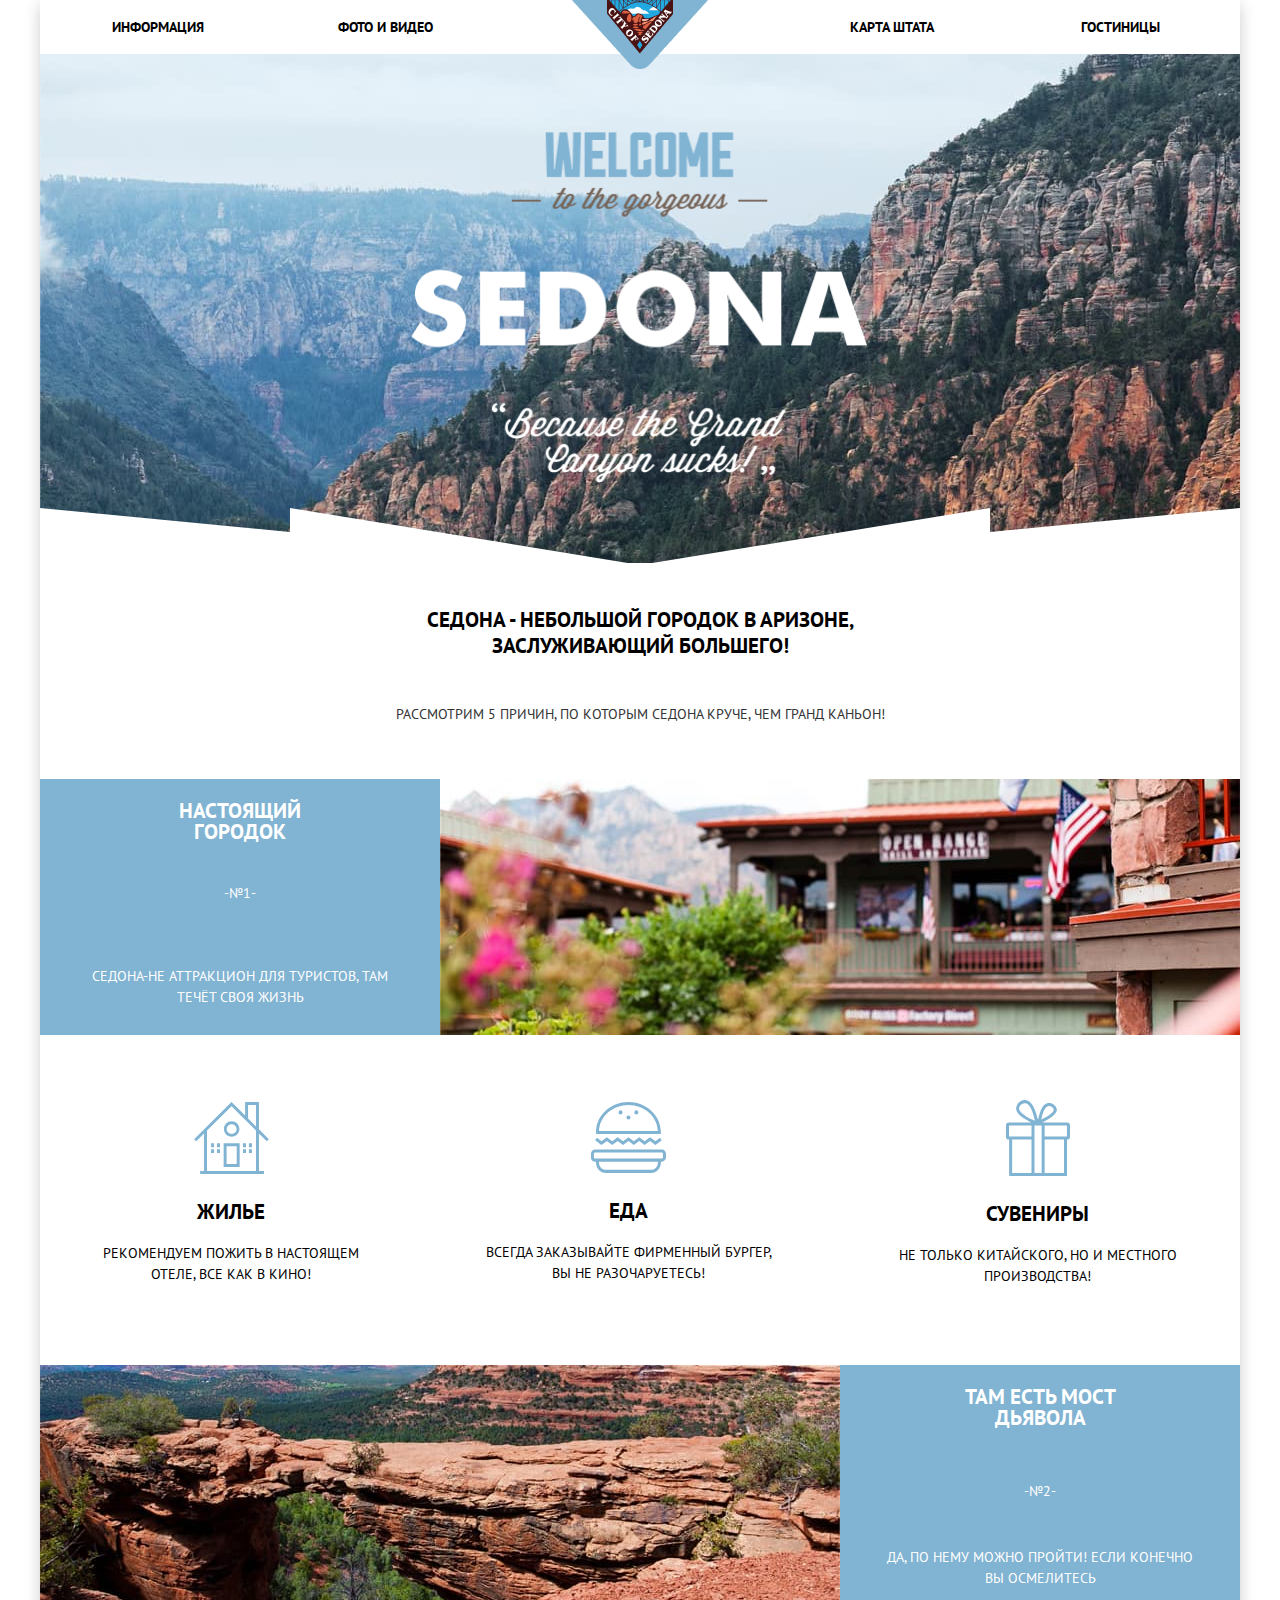
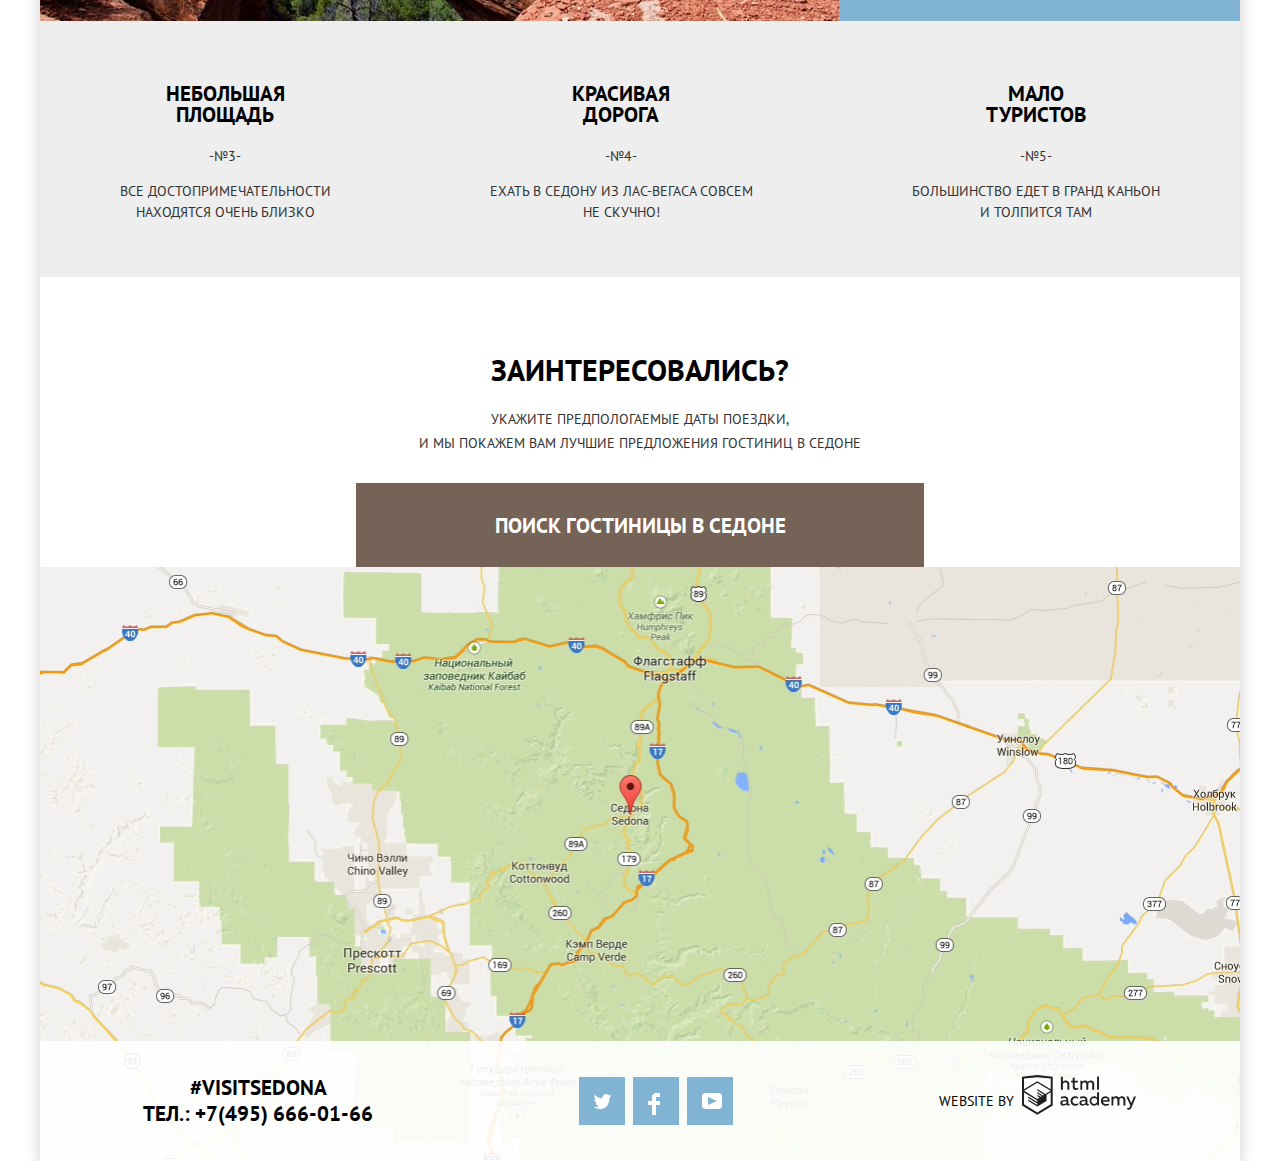
==== commit 0fd9dc21: "Последние поправки" ====
--- a/index.html
+++ b/index.html
@@ -5,7 +5,7 @@
   <title>HTML Academy: Седона</title>
   <link href="https://fonts.googleapis.com/css2?family=PT+Sans:wght@400;700&display=swap" rel="stylesheet">
   <link href="css/normolize.css" rel="stylesheet">
-  <link href="css/style.css" rel="stylesheet">  
+  <link href="css/style.min.css" rel="stylesheet">  
 </head>
 <body class="page-body"> 
     <div class="body-wrapper">
@@ -31,13 +31,13 @@
                 </a>
             </div>
             <div class="wrapper">
-                <h1 class="title">Седона-небольшой городок в Аризоне,<br> заслуживающий большего!</h1>
+                <h1 class="title">Седона - небольшой городок в Аризоне,<br> заслуживающий большего!</h1>
                 <h2 class="slogan">Рассмотрим 5 причин, по которым Седона круче, чем Гранд Каньон! </h2>
             </div>    
             <section class="reasons">
                 <ul class="reasons-list">
                     <li class="first-reason-item blue-fone">
-                        <h3 class="subtitle">Настоящий <br> городок</h3>
+                        <h3 class="subtitle text">Настоящий <br> городок</h3>
                         <p class="text">-№1-</p> 
                         <p class="text">Седона-не аттракцион для туристов, там<br> течёт своя жизнь</p>
                         <img src="img/image.jpg" alt="Фото с видами Седоны" width="800" height="256">
@@ -160,10 +160,10 @@
             </section>
             <section class="map">
                 <h2 class="visually-hidden"> Карта местности</h2>
-                <iframe src="https://www.google.com/maps/embed?pb=!1m18!1m12!1m3!1d209620.35522925534!2d-111.85058553820272!3d34.82309506146615!2m3!1f0!2f0!3f0!3m2!1i1024!2i768!4f13.1!3m3!1m2!1s0x872da1560b274a87%3A0xc133eeb0c9f176b3!2z0KLQu9Cw0LrQtdC_0LDQuiDQkNGA0YLRgSAmINCo0L7Qv9C40L3QsyDQktC40LvQu9C40LTQtg!5e0!3m2!1sru!2sru!4v1594729442818!5m2!1sru!2sru" width="1200" height="594" frameborder="0" style="border:0;" allowfullscreen="" aria-hidden="false" tabindex="0"></iframe>
-                <p>
+                <iframe src="https://www.google.com/maps/embed?pb=!1m23!1m12!1m3!1d52375.352764210045!2d-111.7960089908653!3d34.86980490109812!2m3!1f0!2f0!3f0!3m2!1i1024!2i768!4f13.1!4m8!3e4!4m0!4m5!1s0x872da132f942b00d%3A0x5548c523fa6c8efd!2z0KHQtdC00L7QvdCwLCDQkNGA0LjQt9C-0L3QsCA4NjMzNiwg0KHQqNCQ!3m2!1d34.8697395!2d-111.7609896!5e0!3m2!1sru!2sru!4v1594742647303!5m2!1sru!2sru" width="1200" height="594" frameborder="0" style="border:0;" allowfullscreen="" aria-hidden="false" tabindex="0"></iframe>
+                <div class="map-preloader"> 
                     <img src="img/map.png" alt="карта местности" width="1200" height="594">
-                </p>
+                </div>
             </section>
         </main>    
         <footer class="footer main-footer">
@@ -213,26 +213,7 @@
         </footer>
     </div>
 
-    <script>
-
-        var appointmentButton = document.querySelector(".appointment-button");
-        var appointmentFormBox = document.querySelector(".appointment-form-box");
-
-        appointmentButton.addEventListener("click", function(evt) {
-            evt.preventDefault();
-            appointmentFormBox.classList.toggle("appointment-form-show");
-            arrival.focus();
-        });
-
-        window.addEventListener("keydown", function (evt) {
-            if(evt.keycode === 27) {
-            if(appointmentFormBox.classList.contains("appointment-form-show")){
-            evt.preventDefault();
-            appointmentFormBox.classList.remove("appointment-form-show");
-            }
-            }
-        });
-    </script>
-
+    <script src="js/script.min.js"></script>
+    
 </body>
 </html>
--- a/css/style.min.css
+++ b/css/style.min.css
@@ -0,0 +1 @@
+@keyframes form-down{0%{height:0}to{height:395}}:root{--basic-white: #ffffff;--basic-grey: #eeeeee;--basic-blue-quiet: #81B3D2;--basic-blue-hover: #669ec0;--basic-blue-focus: #5496bd;--basic-brown-quiet: #766357;--basic-brown-hover: #604e43;--basic-brown-focus: #503e33;--basic-grey-quiet: #f2f2f2;--basic-grey-hover: #ebebeb;--basic-grey-focus: #e5e5e5;--basic-grey-icon: #a9a9a9;--basic-grey-html: #bdbbbc;--basic-grey-triangle: #cacaca;--basic-grey-blocked: #6a6a6a;--basic-grey-text: #333333;--basic-grey-fone: #eeeeee;--basic-grey-footer: #888888;--basic-black: #000000}body{min-width:1220px;margin:0;padding:0;font-family:"PT Sans",Arial,sans-serif;font-size:14px;line-height:21px;font-weight:400;color:var(--basic-black);text-transform:uppercase;background-color:var(--basic-white)}a{text-decoration:none}img{max-width:100%;height:auto}.page{height:100%}.page-body{min-height:100%;display:grid;grid-template-rows:min-content 1fr min-content;align-content:start}.body-wrapper,.navigation{width:1200px;position:relative}.body-wrapper{background-color:#fff;box-shadow:0 5px 15px rgba(0,1,1,.2);margin:0 auto}.navigation{font-size:14px;line-height:26px;font-weight:700;color:var(--basic-black);background-color:var(--basic-white)}.site-navigation{display:flex;flex-wrap:wrap;padding-left:72px;padding-right:72px;list-style:none}.logo{width:138px;height:70px;position:absolute;left:531px;top:-15px;z-index:2}.site-navigation li:nth-child(2){margin-left:134px;margin-right:417px}.site-navigation li:nth-child(3){margin-right:147px}.site-navigation a{color:var(--basic-black)}.focus-page a{color:var(--basic-brown-quiet)}.site-navigation a:hover{color:var(--basic-blue-quiet)}.site-navigation a:active{color:var(--basic-black);opacity:30%}.site-navigation a:focus{color:var(--basic-brown-quiet)}.promo-foto{background-image:url(../img/background-photo.jpg);width:1200px;height:509px;background-position:center;background-repeat:no-repeat;position:relative}.promo-foto::after{content:"";position:absolute;background-image:url(../img/frame.svg);background-repeat:repeat;background-position:0 0;width:1200px;height:57px;top:454px;left:0}.big-logo{margin-top:78px;margin-left:371px;margin-bottom:87px;z-index:2}.wrapper{width:1200px;height:135px;padding-top:30px;padding-bottom:51px;display:flex;flex-direction:column;justify-content:space-between;align-items:center}.slogan,.title{text-align:center;display:block;width:519px;line-height:26px}.title{font-size:21px;margin-bottom:30px}.slogan{font-size:14px;font-weight:400;color:var(--basic-grey-text)}.reasons-list{display:flex;flex-wrap:wrap;list-style:none;margin:0;padding:0}.first-reason-item{display:grid;width:1200px;grid-template-columns:400px 800px;grid-template-rows:auto auto auto;text-align:center}.first-reason-item img,.second-reason-item img{grid-column-start:2;grid-column-end:3;grid-row-start:1;grid-row-end:-1}.first-reason-item .text{display:block;text-align:center;height:43px;margin-bottom:25px}.grey-wrapper .reasons-list,.recommendations-list{display:flex;justify-content:space-around;align-items:center;text-align:center;list-style:none;min-height:330px;margin:0;padding:0}.reasons h3,.text{font-size:21px;line-height:21px}.text{font-size:14px}.blue-fone{color:var(--basic-white);background-color:var(--basic-blue-quiet)}.second-reason-item{display:grid;width:1200px;grid-template-columns:800px 400px;grid-template-rows:auto auto auto;text-align:center}.second-reason-item img{grid-column-start:1;grid-column-end:2}.grey-wrapper{width:1200px;background-color:var(--basic-grey-fone)}.grey-wrapper .reasons-list{min-height:256px}.grey-wrapper .text,.travel-dates .text{color:var(--basic-grey-text)}.travel-dates{width:1200px;height:234px;padding-top:56px;margin:0;text-align:center;position:relative}.title-question{font-size:30px;line-height:24px;font-weight:700}.travel-dates .text{display:block;margin-bottom:36px;font-size:14px;line-height:24px}.map{margin:0;padding:0;height:594px;position:relative;font-weight:0;line-height:0}.map iframe{position:absolute;left:0;top:0;width:100%;height:100%}.button{font:inherit;text-align:center;font-weight:700;text-transform:uppercase;vertical-align:middle;border:0}.button-blue,.button-brown{color:var(--basic-white);background-color:var(--basic-brown-quiet)}.date-form .button-brown{font-size:21px;line-height:26px}.catalog .button-brown{font-size:14px;line-height:21px}.button-blue{background-color:var(--basic-blue-quiet)}.date-form .button-blue{font-size:21px;line-height:26px;width:458px;height:58px}.date-form input,.date-form label{font-size:14px;line-height:26px;font-weight:700;color:var(--basic-black)}.date-form input{background-color:var(--basic-grey-quiet);border:0}.arrival,.depature{padding-left:12px}.adults,.children{width:114px;height:38px;text-align:center}.date-form input:hover{background-color:var(--basic-grey-hover)}.date-form input:focus{background-color:var(--basic-white);border:2px solid var(--basic-grey-focus);outline:0}.button-blue:hover{background-color:var(--basic-blue-hover)}.button-blue:active,.button-blue:focus{background:var(--basic-blue-focus);color:rgba(255,255,255,.3);outline:0}.button-brown:hover{background-color:var(--basic-brown-hover)}.button-brown:active,.button-brown:focus{background-color:var(--basic-brown-focus);color:rgba(255,255,255,.3);outline:0}.check-form input{background-color:var(--basic-blue-quiet);color:var(--basic-white);font-size:14px;line-height:21px;font-weight:400}.footer{width:1200px;min-height:120px;display:flex;flex-wrap:wrap;justify-content:space-around;color:var(--basic-black);background-color:rgba(255,255,255,.9)}.main-footer{position:absolute;bottom:0;left:0;width:100%}.contacts{text-align:center}.contacts,.networks{margin:auto}.networks-list{list-style:none;padding:0;display:flex;margin:auto}.networks-list li:nth-child(2){margin-left:8px;margin-right:8px}.developers{display:flex;margin:auto}.developers p{margin-right:8px}.developers a:hover path{fill:var(--basic-blue-quiet)}.developers a:active path{fill:var(--basic-grey-html)}.social-button{display:block;width:46px;height:48px;background-color:var(--basic-blue-quiet)}.social-button svg{margin-top:16px;margin-left:15px}.social-button:hover{background-color:var(--basic-blue-hover)}.social-button:active,.social-button:focus{background-color:var(--basic-blue-focus)}.social-button:focus path{opacity:.3}.footer a{color:var(--basic-black)}.contacts p{font-size:21px;line-height:26px;font-weight:700}.website{font-size:14px;line-height:26px}.visually-hidden{display:none}.button-blue{width:110px;height:27px;margin-right:6px}.button-brown{width:142px;height:27px}.date-form .button-brown{width:568px;height:86px}.date-form label{display:block}.label-adults,.label-arrival,.label-depature{width:112px;height:32px;padding-top:6px}.label-adults{width:107px;padding-left:7px;text-align:start}.label-children{width:62px;height:32px;padding-top:6px;padding-left:53px;text-align:center}.arrival,.depature{width:340px;height:38px}.input-form .button-blue{width:458px;height:58px;margin-left:55px;margin-bottom:55px;margin-top:25px}.date-form,.input-form{display:flex;width:568px}.date-form{flex-direction:column;margin:-8px auto 0}.input-form{flex-wrap:wrap;margin:0;position:relative;height:395px;background-color:var(--basic-white);box-shadow:0 7px 15px rgba(0,1,1,.15);padding:0;animation-name:form-down;animation-duration:1.5s;z-index:3}.appointment-form-box{display:none}.appointment-form-show{display:flex}.input-form div{display:flex;flex-wrap:wrap}.date-form p{display:flex;align-items:center}.date-form p:first-child{margin-left:55px;margin-top:55px;margin-bottom:30px}.date-form p:nth-child(2),.date-form p:nth-child(3),.date-form p:nth-child(4){margin-left:55px;margin-bottom:30px;margin-top:0}.date-form p:nth-child(4){margin-left:0}.input-form input::-webkit-input-placeholder{color:var(--basic-black)}.form-block{position:relative}.calendar-1,.calendar-2{width:21px;height:23px;position:absolute;left:490px;top:62px}.calendar-2{top:132px}.form-block .minus-1:hover rect,.form-block .union-1:hover path,.form-block p:hover path{fill:var(--basic-black)}.form-block p:focus path{fill:var(--basic-blue-quiet)}.form-block p:nth-child(4){position:relative}.form-block .minus-1,.form-block .minus-2{position:absolute;width:12px;height:3px;top:201px;left:185px}.form-block .minus-2{top:5px;left:130px}.form-block .union-1,.form-block .union-2{position:absolute;width:11px;height:11px;top:205px;left:255px}.form-block .union-2{top:9px;left:200px}.form-block .minus-1:active rect,.form-block .union-1:active path{fill:var(--basic-blue-quiet)}.down:hover path,.form-block .minus-2:hover rect,.form-block .union-2:hover path,.up:hover path{fill:var(--basic-black)}.form-block .minus-2:active rect,.form-block .union-2:active path{fill:var(--basic-blue-quiet)}.check-form legend{font-weight:700;font-size:14px;line-height:21px;display:block;text-align:start}.housing-form legend,.infrastructure-form legend{width:137px;height:21px}.price legend{width:318px;height:21px}.check-form{background-image:url(../img/background2.jpg);width:1056px;min-height:158px;background-repeat:no-repeat;font:inherit;color:var(--basic-white);display:flex;flex-wrap:wrap;padding:27px 73px 32px}.check-form fieldset{margin:0;padding:0;border:0;display:grid}.check-form .housing-form,.check-form .infrastructure-form{width:137px;min-height:21px}.check-form .infrastructure-form{margin-right:119px}.check-form fieldset:nth-child(3){width:317px;margin-left:345px}.check{padding-top:24px;padding-left:35px;position:relative}.check-input{-webkit-appearance:none;-moz-appearance:none;appearance:none;position:absolute}.check-box{position:absolute;width:23px;height:23px;background-image:url(../img/checkbox-off.svg);top:22px;left:0;z-index:2}.check-input:checked+.check-box{background-image:url(../img/checkbox-on.svg);width:27px}.check-input:disabled+.check-box{background-image:url(../img/checkbox-off-disabled.svg);width:23px}.check-input:checked:disabled+.check-box{background-image:url(../img/checkbox-on-disabled.svg);width:27px}.price-filter{width:317px;margin-top:11px}.price-controls{display:flex;position:relative}.price-controls::before{position:absolute;content:"";background-image:url(../img/Rectangle.svg);background-repeat:no-repeat;background-position:0 0;width:2px;height:22px;top:7px;left:156px}.price-controls .price-max,.price-controls .price-min{width:158px;height:36px;border:2px solid #fff;box-sizing:border-box;border-radius:2px;background-color:transparent;font-weight:400;font-size:14px;line-height:21px;text-transform:uppercase}.price input::-webkit-input-placeholder{color:var(--basic-white)}.price-controls .price-min{border-right:none;border-top-right-radius:0;border-bottom-right-radius:0;padding-left:60px}.price-controls .price-max{border-left:none;border-top-left-radius:0;border-bottom-left-radius:0;padding-left:50px}.range-controls{margin-top:20px;position:relative;margin-bottom:33px}.range-controls .scale{height:2px;background:rgb(250,248,248,.3)}.range-controls .bar{width:78%;height:2px;background:var(--basic-white)}.range-controls .toggle{position:absolute;top:-11px;width:4px;height:4px;padding:0;border:8px solid var(--basic-white);background-color:#ababab;border-radius:50%;box-shadow:0 2px 1px 0 #ababab}.range-controls .toggle-max{left:248px}.range-controls .toggle:hover{border:10px solid var(--basic-white)}.button-transparent{width:137px;height:36px;border:2px solid #fff;box-sizing:border-box;border-radius:2px;background-color:transparent;color:var(--basic-white);margin:auto}.button-transparent:hover{background-color:var(--basic-white);color:var(--basic-black)}.button-transparent:active,.button-transparent:focus{outline:0}.results{background-color:var(--basic-white);margin:0;display:flex;justify-content:flex-start;align-items:center;width:1200px;height:86px}.found,.sorting{color:var(--basic-black)}.found{margin-left:73px;margin-right:46px;font-size:21px;line-height:26px;font-weight:700}.sorting{font-size:12px;line-height:18px;font-weight:400;margin-right:40px}.triangles{margin-left:471px}.up{margin-right:12px}.down:active path,.down:focus path,.up:active path,.up:focus path{fill:var(--basic-blue-quiet)}.sorting-type{list-style:none;padding:0;margin:0;font-size:12px;line-height:18px;font-weight:400;display:flex}.sorting-type a,.sorting-type a:hover{border-bottom:1px dashed var(--basic-blue-quiet)}.sorting-type a{margin-right:32px;color:var(--basic-black);opacity:.3}.sorting-type a:hover{color:var(--basic-blue-quiet);opacity:1}.sorting-type a:focus{color:var(--basic-black);opacity:1}.sorting-type a:active{color:var(--basic-blue-quiet);opacity:1}.catalog li{width:1200px;border:2px solid var(--basic-grey-focus);border-left:none;border-right:none}.catalog li:nth-child(2){border-top:none;border-bottom:none}.catalog h2,.catalog p{text-transform:uppercase}.catalog h2{font-size:21px;line-height:26px;font-weight:700;width:240px;height:26px;margin:0}.catalog a{color:var(--basic-black)}.catalog a:hover{color:var(--basic-blue-quiet)}.catalog a:active{color:var(--basic-black);opacity:.3}.catalog p{font-size:14px;line-height:21px;font-weight:400;color:var(--basic-grey-text)}.hotels-catalog{list-style:none;padding:0;margin:0;min-height:150px}.hotels-catalog li{width:1200px;display:flex;align-items:center}.hotels-catalog img{margin:30px 29px 30px 73px;width:135px;height:90px}.hotels-catalog div:nth-child(2){width:268px;height:97px;display:flex;flex-wrap:wrap}.description .text{display:block}.description p:nth-child(2){width:110px;margin:7px 6px 15px 0}.description p:nth-child(3){width:142px;height:21px;margin:7px 0 15px}.rating{display:flex;flex-direction:column;justify-content:space-between;align-items:flex-end;height:95px;margin-left:522px}.rating p{text-align:center;display:block;width:110px;height:27px;font-size:14px;line-height:21px;font-weight:400;background-color:var(--basic-grey-quiet);margin:47px 0 0}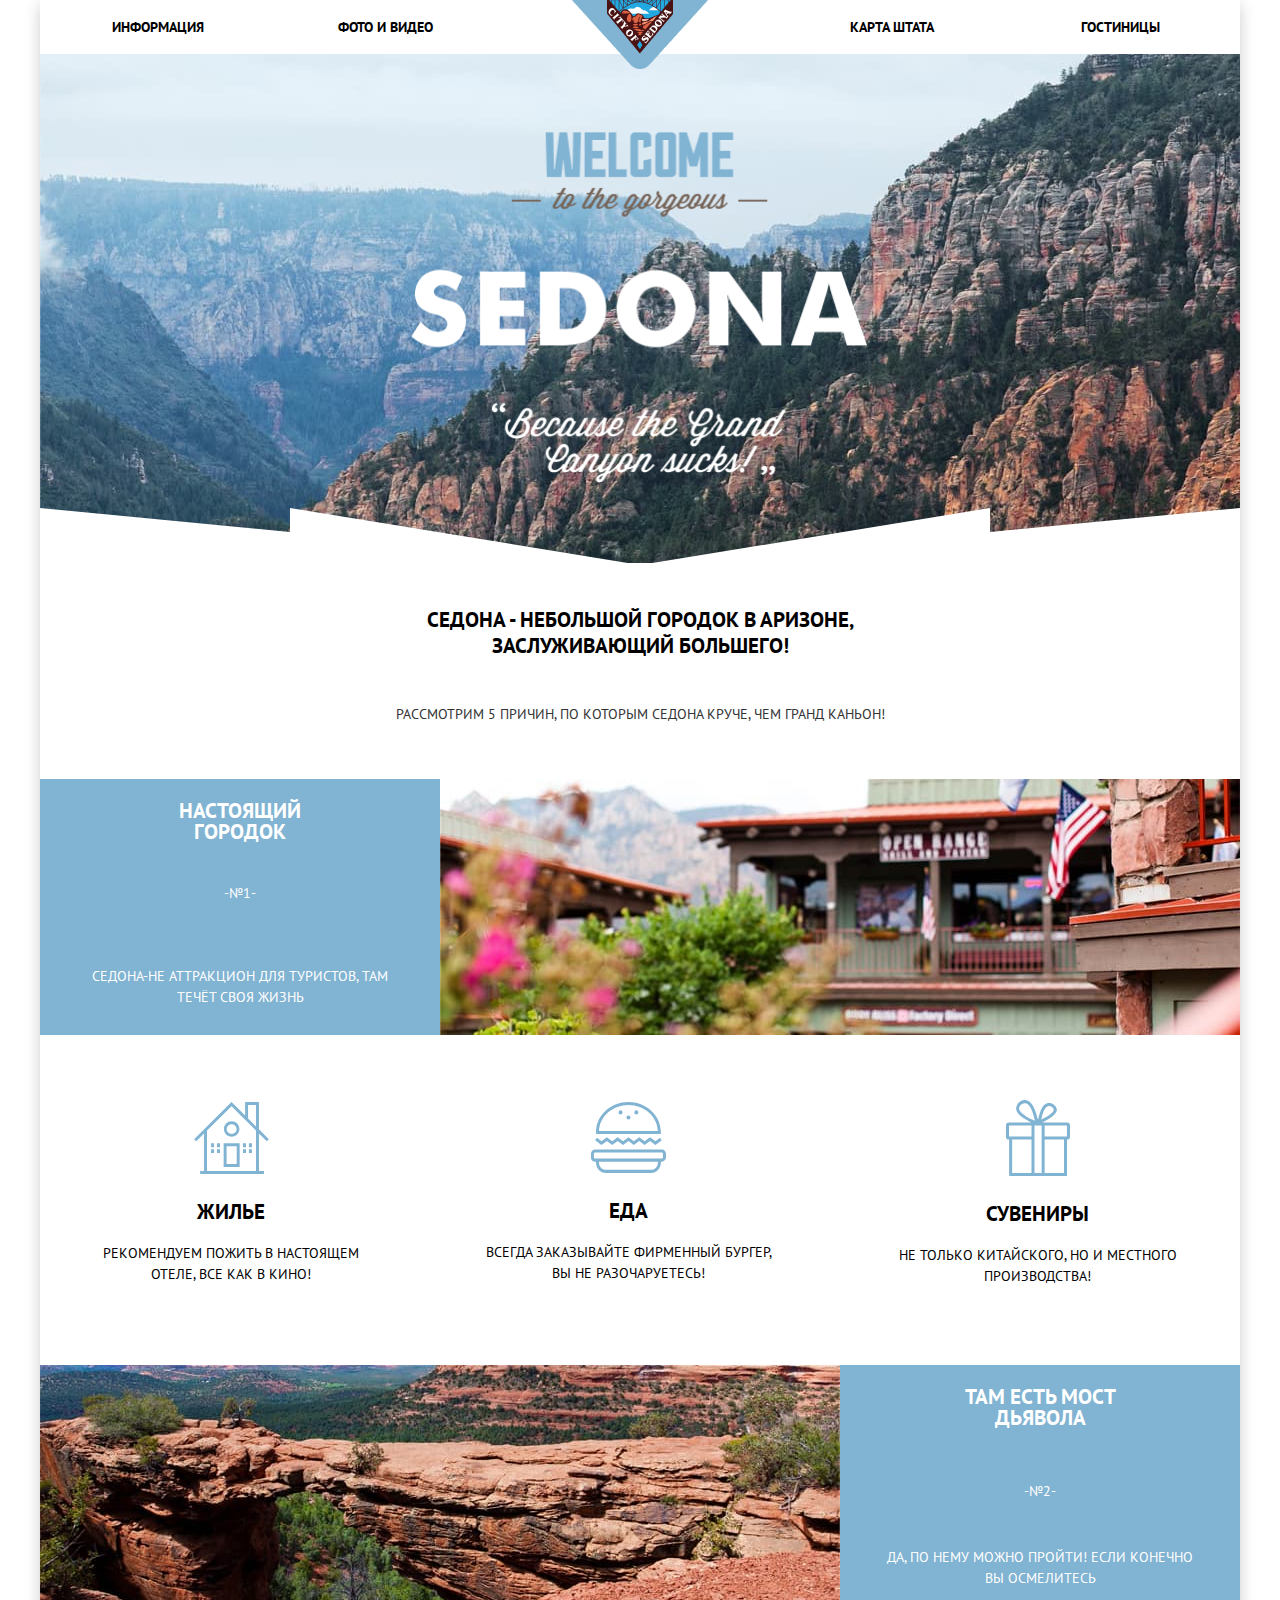
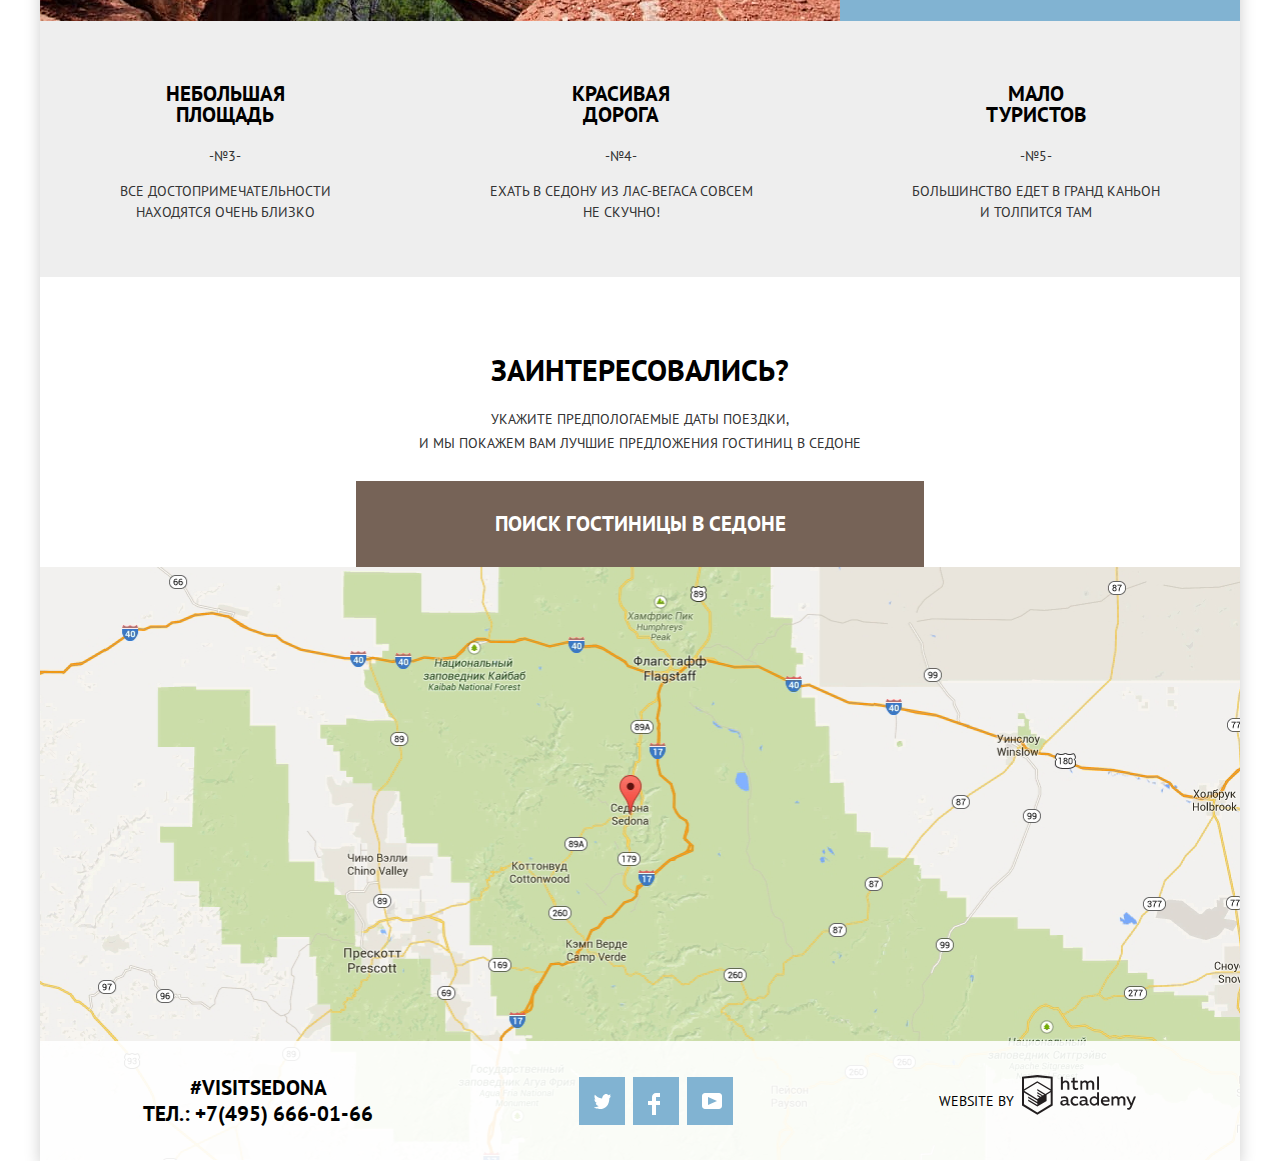
==== commit 6ac06d50: "Седонаю Проект на проверку" ====
--- a/index.html
+++ b/index.html
@@ -12,7 +12,7 @@
         <header class="header">
             <nav class="navigation">
                 <a  class="logo">
-                    <img src="img/logo.png" alt="Логотип">
+                    <img src="img/logo.png" alt="Логотип" width="138" height="70">
                 </a>
                 <div class="main-navigation">
                     <ul class="site-navigation">
--- a/css/style.min.css
+++ b/css/style.min.css
@@ -1 +1 @@
-@keyframes form-down{0%{height:0}to{height:395}}:root{--basic-white: #ffffff;--basic-grey: #eeeeee;--basic-blue-quiet: #81B3D2;--basic-blue-hover: #669ec0;--basic-blue-focus: #5496bd;--basic-brown-quiet: #766357;--basic-brown-hover: #604e43;--basic-brown-focus: #503e33;--basic-grey-quiet: #f2f2f2;--basic-grey-hover: #ebebeb;--basic-grey-focus: #e5e5e5;--basic-grey-icon: #a9a9a9;--basic-grey-html: #bdbbbc;--basic-grey-triangle: #cacaca;--basic-grey-blocked: #6a6a6a;--basic-grey-text: #333333;--basic-grey-fone: #eeeeee;--basic-grey-footer: #888888;--basic-black: #000000}body{min-width:1220px;margin:0;padding:0;font-family:"PT Sans",Arial,sans-serif;font-size:14px;line-height:21px;font-weight:400;color:var(--basic-black);text-transform:uppercase;background-color:var(--basic-white)}a{text-decoration:none}img{max-width:100%;height:auto}.page{height:100%}.page-body{min-height:100%;display:grid;grid-template-rows:min-content 1fr min-content;align-content:start}.body-wrapper,.navigation{width:1200px;position:relative}.body-wrapper{background-color:#fff;box-shadow:0 5px 15px rgba(0,1,1,.2);margin:0 auto}.navigation{font-size:14px;line-height:26px;font-weight:700;color:var(--basic-black);background-color:var(--basic-white)}.site-navigation{display:flex;flex-wrap:wrap;padding-left:72px;padding-right:72px;list-style:none}.logo{width:138px;height:70px;position:absolute;left:531px;top:-15px;z-index:2}.site-navigation li:nth-child(2){margin-left:134px;margin-right:417px}.site-navigation li:nth-child(3){margin-right:147px}.site-navigation a{color:var(--basic-black)}.focus-page a{color:var(--basic-brown-quiet)}.site-navigation a:hover{color:var(--basic-blue-quiet)}.site-navigation a:active{color:var(--basic-black);opacity:30%}.site-navigation a:focus{color:var(--basic-brown-quiet)}.promo-foto{background-image:url(../img/background-photo.jpg);width:1200px;height:509px;background-position:center;background-repeat:no-repeat;position:relative}.promo-foto::after{content:"";position:absolute;background-image:url(../img/frame.svg);background-repeat:repeat;background-position:0 0;width:1200px;height:57px;top:454px;left:0}.big-logo{margin-top:78px;margin-left:371px;margin-bottom:87px;z-index:2}.wrapper{width:1200px;height:135px;padding-top:30px;padding-bottom:51px;display:flex;flex-direction:column;justify-content:space-between;align-items:center}.slogan,.title{text-align:center;display:block;width:519px;line-height:26px}.title{font-size:21px;margin-bottom:30px}.slogan{font-size:14px;font-weight:400;color:var(--basic-grey-text)}.reasons-list{display:flex;flex-wrap:wrap;list-style:none;margin:0;padding:0}.first-reason-item{display:grid;width:1200px;grid-template-columns:400px 800px;grid-template-rows:auto auto auto;text-align:center}.first-reason-item img,.second-reason-item img{grid-column-start:2;grid-column-end:3;grid-row-start:1;grid-row-end:-1}.first-reason-item .text{display:block;text-align:center;height:43px;margin-bottom:25px}.grey-wrapper .reasons-list,.recommendations-list{display:flex;justify-content:space-around;align-items:center;text-align:center;list-style:none;min-height:330px;margin:0;padding:0}.reasons h3,.text{font-size:21px;line-height:21px}.text{font-size:14px}.blue-fone{color:var(--basic-white);background-color:var(--basic-blue-quiet)}.second-reason-item{display:grid;width:1200px;grid-template-columns:800px 400px;grid-template-rows:auto auto auto;text-align:center}.second-reason-item img{grid-column-start:1;grid-column-end:2}.grey-wrapper{width:1200px;background-color:var(--basic-grey-fone)}.grey-wrapper .reasons-list{min-height:256px}.grey-wrapper .text,.travel-dates .text{color:var(--basic-grey-text)}.travel-dates{width:1200px;height:234px;padding-top:56px;margin:0;text-align:center;position:relative}.title-question{font-size:30px;line-height:24px;font-weight:700}.travel-dates .text{display:block;margin-bottom:36px;font-size:14px;line-height:24px}.map{margin:0;padding:0;height:594px;position:relative;font-weight:0;line-height:0}.map iframe{position:absolute;left:0;top:0;width:100%;height:100%}.button{font:inherit;text-align:center;font-weight:700;text-transform:uppercase;vertical-align:middle;border:0}.button-blue,.button-brown{color:var(--basic-white);background-color:var(--basic-brown-quiet)}.date-form .button-brown{font-size:21px;line-height:26px}.catalog .button-brown{font-size:14px;line-height:21px}.button-blue{background-color:var(--basic-blue-quiet)}.date-form .button-blue{font-size:21px;line-height:26px;width:458px;height:58px}.date-form input,.date-form label{font-size:14px;line-height:26px;font-weight:700;color:var(--basic-black)}.date-form input{background-color:var(--basic-grey-quiet);border:0}.arrival,.depature{padding-left:12px}.adults,.children{width:114px;height:38px;text-align:center}.date-form input:hover{background-color:var(--basic-grey-hover)}.date-form input:focus{background-color:var(--basic-white);border:2px solid var(--basic-grey-focus);outline:0}.button-blue:hover{background-color:var(--basic-blue-hover)}.button-blue:active,.button-blue:focus{background:var(--basic-blue-focus);color:rgba(255,255,255,.3);outline:0}.button-brown:hover{background-color:var(--basic-brown-hover)}.button-brown:active,.button-brown:focus{background-color:var(--basic-brown-focus);color:rgba(255,255,255,.3);outline:0}.check-form input{background-color:var(--basic-blue-quiet);color:var(--basic-white);font-size:14px;line-height:21px;font-weight:400}.footer{width:1200px;min-height:120px;display:flex;flex-wrap:wrap;justify-content:space-around;color:var(--basic-black);background-color:rgba(255,255,255,.9)}.main-footer{position:absolute;bottom:0;left:0;width:100%}.contacts{text-align:center}.contacts,.networks{margin:auto}.networks-list{list-style:none;padding:0;display:flex;margin:auto}.networks-list li:nth-child(2){margin-left:8px;margin-right:8px}.developers{display:flex;margin:auto}.developers p{margin-right:8px}.developers a:hover path{fill:var(--basic-blue-quiet)}.developers a:active path{fill:var(--basic-grey-html)}.social-button{display:block;width:46px;height:48px;background-color:var(--basic-blue-quiet)}.social-button svg{margin-top:16px;margin-left:15px}.social-button:hover{background-color:var(--basic-blue-hover)}.social-button:active,.social-button:focus{background-color:var(--basic-blue-focus)}.social-button:focus path{opacity:.3}.footer a{color:var(--basic-black)}.contacts p{font-size:21px;line-height:26px;font-weight:700}.website{font-size:14px;line-height:26px}.visually-hidden{display:none}.button-blue{width:110px;height:27px;margin-right:6px}.button-brown{width:142px;height:27px}.date-form .button-brown{width:568px;height:86px}.date-form label{display:block}.label-adults,.label-arrival,.label-depature{width:112px;height:32px;padding-top:6px}.label-adults{width:107px;padding-left:7px;text-align:start}.label-children{width:62px;height:32px;padding-top:6px;padding-left:53px;text-align:center}.arrival,.depature{width:340px;height:38px}.input-form .button-blue{width:458px;height:58px;margin-left:55px;margin-bottom:55px;margin-top:25px}.date-form,.input-form{display:flex;width:568px}.date-form{flex-direction:column;margin:-8px auto 0}.input-form{flex-wrap:wrap;margin:0;position:relative;height:395px;background-color:var(--basic-white);box-shadow:0 7px 15px rgba(0,1,1,.15);padding:0;animation-name:form-down;animation-duration:1.5s;z-index:3}.appointment-form-box{display:none}.appointment-form-show{display:flex}.input-form div{display:flex;flex-wrap:wrap}.date-form p{display:flex;align-items:center}.date-form p:first-child{margin-left:55px;margin-top:55px;margin-bottom:30px}.date-form p:nth-child(2),.date-form p:nth-child(3),.date-form p:nth-child(4){margin-left:55px;margin-bottom:30px;margin-top:0}.date-form p:nth-child(4){margin-left:0}.input-form input::-webkit-input-placeholder{color:var(--basic-black)}.form-block{position:relative}.calendar-1,.calendar-2{width:21px;height:23px;position:absolute;left:490px;top:62px}.calendar-2{top:132px}.form-block .minus-1:hover rect,.form-block .union-1:hover path,.form-block p:hover path{fill:var(--basic-black)}.form-block p:focus path{fill:var(--basic-blue-quiet)}.form-block p:nth-child(4){position:relative}.form-block .minus-1,.form-block .minus-2{position:absolute;width:12px;height:3px;top:201px;left:185px}.form-block .minus-2{top:5px;left:130px}.form-block .union-1,.form-block .union-2{position:absolute;width:11px;height:11px;top:205px;left:255px}.form-block .union-2{top:9px;left:200px}.form-block .minus-1:active rect,.form-block .union-1:active path{fill:var(--basic-blue-quiet)}.down:hover path,.form-block .minus-2:hover rect,.form-block .union-2:hover path,.up:hover path{fill:var(--basic-black)}.form-block .minus-2:active rect,.form-block .union-2:active path{fill:var(--basic-blue-quiet)}.check-form legend{font-weight:700;font-size:14px;line-height:21px;display:block;text-align:start}.housing-form legend,.infrastructure-form legend{width:137px;height:21px}.price legend{width:318px;height:21px}.check-form{background-image:url(../img/background2.jpg);width:1056px;min-height:158px;background-repeat:no-repeat;font:inherit;color:var(--basic-white);display:flex;flex-wrap:wrap;padding:27px 73px 32px}.check-form fieldset{margin:0;padding:0;border:0;display:grid}.check-form .housing-form,.check-form .infrastructure-form{width:137px;min-height:21px}.check-form .infrastructure-form{margin-right:119px}.check-form fieldset:nth-child(3){width:317px;margin-left:345px}.check{padding-top:24px;padding-left:35px;position:relative}.check-input{-webkit-appearance:none;-moz-appearance:none;appearance:none;position:absolute}.check-box{position:absolute;width:23px;height:23px;background-image:url(../img/checkbox-off.svg);top:22px;left:0;z-index:2}.check-input:checked+.check-box{background-image:url(../img/checkbox-on.svg);width:27px}.check-input:disabled+.check-box{background-image:url(../img/checkbox-off-disabled.svg);width:23px}.check-input:checked:disabled+.check-box{background-image:url(../img/checkbox-on-disabled.svg);width:27px}.price-filter{width:317px;margin-top:11px}.price-controls{display:flex;position:relative}.price-controls::before{position:absolute;content:"";background-image:url(../img/Rectangle.svg);background-repeat:no-repeat;background-position:0 0;width:2px;height:22px;top:7px;left:156px}.price-controls .price-max,.price-controls .price-min{width:158px;height:36px;border:2px solid #fff;box-sizing:border-box;border-radius:2px;background-color:transparent;font-weight:400;font-size:14px;line-height:21px;text-transform:uppercase}.price input::-webkit-input-placeholder{color:var(--basic-white)}.price-controls .price-min{border-right:none;border-top-right-radius:0;border-bottom-right-radius:0;padding-left:60px}.price-controls .price-max{border-left:none;border-top-left-radius:0;border-bottom-left-radius:0;padding-left:50px}.range-controls{margin-top:20px;position:relative;margin-bottom:33px}.range-controls .scale{height:2px;background:rgb(250,248,248,.3)}.range-controls .bar{width:78%;height:2px;background:var(--basic-white)}.range-controls .toggle{position:absolute;top:-11px;width:4px;height:4px;padding:0;border:8px solid var(--basic-white);background-color:#ababab;border-radius:50%;box-shadow:0 2px 1px 0 #ababab}.range-controls .toggle-max{left:248px}.range-controls .toggle:hover{border:10px solid var(--basic-white)}.button-transparent{width:137px;height:36px;border:2px solid #fff;box-sizing:border-box;border-radius:2px;background-color:transparent;color:var(--basic-white);margin:auto}.button-transparent:hover{background-color:var(--basic-white);color:var(--basic-black)}.button-transparent:active,.button-transparent:focus{outline:0}.results{background-color:var(--basic-white);margin:0;display:flex;justify-content:flex-start;align-items:center;width:1200px;height:86px}.found,.sorting{color:var(--basic-black)}.found{margin-left:73px;margin-right:46px;font-size:21px;line-height:26px;font-weight:700}.sorting{font-size:12px;line-height:18px;font-weight:400;margin-right:40px}.triangles{margin-left:471px}.up{margin-right:12px}.down:active path,.down:focus path,.up:active path,.up:focus path{fill:var(--basic-blue-quiet)}.sorting-type{list-style:none;padding:0;margin:0;font-size:12px;line-height:18px;font-weight:400;display:flex}.sorting-type a,.sorting-type a:hover{border-bottom:1px dashed var(--basic-blue-quiet)}.sorting-type a{margin-right:32px;color:var(--basic-black);opacity:.3}.sorting-type a:hover{color:var(--basic-blue-quiet);opacity:1}.sorting-type a:focus{color:var(--basic-black);opacity:1}.sorting-type a:active{color:var(--basic-blue-quiet);opacity:1}.catalog li{width:1200px;border:2px solid var(--basic-grey-focus);border-left:none;border-right:none}.catalog li:nth-child(2){border-top:none;border-bottom:none}.catalog h2,.catalog p{text-transform:uppercase}.catalog h2{font-size:21px;line-height:26px;font-weight:700;width:240px;height:26px;margin:0}.catalog a{color:var(--basic-black)}.catalog a:hover{color:var(--basic-blue-quiet)}.catalog a:active{color:var(--basic-black);opacity:.3}.catalog p{font-size:14px;line-height:21px;font-weight:400;color:var(--basic-grey-text)}.hotels-catalog{list-style:none;padding:0;margin:0;min-height:150px}.hotels-catalog li{width:1200px;display:flex;align-items:center}.hotels-catalog img{margin:30px 29px 30px 73px;width:135px;height:90px}.hotels-catalog div:nth-child(2){width:268px;height:97px;display:flex;flex-wrap:wrap}.description .text{display:block}.description p:nth-child(2){width:110px;margin:7px 6px 15px 0}.description p:nth-child(3){width:142px;height:21px;margin:7px 0 15px}.rating{display:flex;flex-direction:column;justify-content:space-between;align-items:flex-end;height:95px;margin-left:522px}.rating p{text-align:center;display:block;width:110px;height:27px;font-size:14px;line-height:21px;font-weight:400;background-color:var(--basic-grey-quiet);margin:47px 0 0}+@keyframes form-down{0%{height:0}to{height:395}}:root{--basic-white: #ffffff;--basic-grey: #eeeeee;--basic-blue-quiet: #81B3D2;--basic-blue-hover: #669ec0;--basic-blue-focus: #5496bd;--basic-brown-quiet: #766357;--basic-brown-hover: #604e43;--basic-brown-focus: #503e33;--basic-grey-quiet: #f2f2f2;--basic-grey-hover: #ebebeb;--basic-grey-focus: #e5e5e5;--basic-grey-icon: #a9a9a9;--basic-grey-html: #bdbbbc;--basic-grey-triangle: #cacaca;--basic-grey-blocked: #6a6a6a;--basic-grey-text: #333333;--basic-grey-fone: #eeeeee;--basic-grey-footer: #888888;--basic-black: #000000}body{min-width:1220px;margin:0;padding:0;font-family:"PT Sans",Arial,sans-serif;font-size:14px;line-height:21px;font-weight:400;color:var(--basic-black);text-transform:uppercase;background-color:var(--basic-white)}a{text-decoration:none}img{max-width:100%;height:auto}.page{height:100%}.page-body{min-height:100%;display:grid;grid-template-rows:min-content 1fr min-content;align-content:start}.body-wrapper,.navigation{width:1200px;position:relative}.body-wrapper{background-color:#fff;box-shadow:0 5px 15px rgba(0,1,1,.2);margin:0 auto}.navigation{font-size:14px;line-height:26px;font-weight:700;color:var(--basic-black);background-color:var(--basic-white)}.site-navigation{display:flex;flex-wrap:wrap;padding-left:72px;padding-right:72px;list-style:none}.logo{width:138px;height:70px;position:absolute;left:531px;top:-15px;z-index:2}.site-navigation li:nth-child(2){margin-left:134px;margin-right:417px}.site-navigation li:nth-child(3){margin-right:147px}.site-navigation a{color:var(--basic-black)}.focus-page a{color:var(--basic-brown-quiet)}.site-navigation a:hover{color:var(--basic-blue-quiet)}.site-navigation a:active{color:var(--basic-black);opacity:30%}.site-navigation a:focus{color:var(--basic-brown-quiet)}.promo-foto{background-image:url(../img/background-photo.jpg);width:1200px;height:509px;background-position:center;background-repeat:no-repeat;position:relative}.promo-foto::after{content:"";position:absolute;background-image:url(../img/frame.svg);background-repeat:repeat;background-position:0 0;width:1200px;height:57px;top:454px;left:0}.big-logo{margin-top:78px;margin-left:371px;margin-bottom:87px;z-index:2}.wrapper{width:1200px;height:135px;padding-top:30px;padding-bottom:51px;display:flex;flex-direction:column;justify-content:space-between;align-items:center}.slogan,.title{text-align:center;display:block;width:519px;line-height:26px}.title{font-size:21px;margin-bottom:30px}.slogan{font-size:14px;font-weight:400;color:var(--basic-grey-text)}.reasons-list{display:flex;flex-wrap:wrap;list-style:none;margin:0;padding:0}.first-reason-item{display:grid;width:1200px;grid-template-columns:400px 800px;grid-template-rows:auto auto auto;text-align:center}.first-reason-item img,.second-reason-item img{grid-column-start:2;grid-column-end:3;grid-row-start:1;grid-row-end:-1}.first-reason-item .text{display:block;text-align:center;height:43px;margin-bottom:25px}.grey-wrapper .reasons-list,.recommendations-list{display:flex;justify-content:space-around;align-items:center;text-align:center;list-style:none;min-height:330px;margin:0;padding:0}.reasons h3,.text{font-size:21px;line-height:21px}.text{font-size:14px}.blue-fone{color:var(--basic-white);background-color:var(--basic-blue-quiet)}.second-reason-item{display:grid;width:1200px;grid-template-columns:800px 400px;grid-template-rows:auto auto auto;text-align:center}.second-reason-item img{grid-column-start:1;grid-column-end:2}.grey-wrapper{width:1200px;background-color:var(--basic-grey-fone)}.grey-wrapper .reasons-list{min-height:256px}.grey-wrapper .text,.travel-dates .text{color:var(--basic-grey-text)}.travel-dates{width:1200px;height:234px;padding-top:56px;margin:0;text-align:center;position:relative}.title-question{font-size:30px;line-height:24px;font-weight:700}.travel-dates .text{display:block;margin-bottom:36px;font-size:14px;line-height:24px}.map{margin:0;padding:0;height:594px;position:relative;font-weight:0;line-height:0}.map iframe{position:absolute;left:0;top:0;width:100%;height:100%}.button{font:inherit;text-align:center;font-weight:700;text-transform:uppercase;vertical-align:middle;border:0}.button-blue,.button-brown{color:var(--basic-white);background-color:var(--basic-brown-quiet)}.date-form .button-brown{font-size:21px;line-height:26px}.catalog .button-brown{font-size:14px;line-height:21px}.button-blue{background-color:var(--basic-blue-quiet)}.date-form .button-blue{font-size:21px;line-height:26px;width:458px;height:58px}.date-form input,.date-form label{font-size:14px;line-height:26px;font-weight:700;color:var(--basic-black)}.date-form input{background-color:var(--basic-grey-quiet);border:0}.arrival,.depature{padding-left:12px}.adults,.children{width:114px;height:38px;text-align:center}.date-form input:hover{background-color:var(--basic-grey-hover)}.date-form input:focus{background-color:var(--basic-white);border:2px solid var(--basic-grey-focus);outline:0}.button-blue:hover{background-color:var(--basic-blue-hover)}.button-blue:active,.button-blue:focus{background:var(--basic-blue-focus);color:rgba(255,255,255,.3);outline:0}.button-brown:hover{background-color:var(--basic-brown-hover)}.button-brown:active,.button-brown:focus{background-color:var(--basic-brown-focus);color:rgba(255,255,255,.3);outline:0}.check-form input{background-color:var(--basic-blue-quiet);color:var(--basic-white);font-size:14px;line-height:21px;font-weight:400}.footer{width:1200px;min-height:120px;display:flex;flex-wrap:wrap;justify-content:space-around;color:var(--basic-black);background-color:rgba(255,255,255,.9)}.main-footer{position:absolute;bottom:0;left:0;width:100%}.contacts{text-align:center}.contacts,.networks{margin:auto}.networks-list{list-style:none;padding:0;display:flex;margin:auto}.networks-list li:nth-child(2){margin-left:8px;margin-right:8px}.developers{display:flex;margin:auto}.developers p{margin-right:8px}.developers a:hover path{fill:var(--basic-blue-quiet)}.developers a:active path{fill:var(--basic-grey-html)}.social-button{display:block;width:46px;height:48px;background-color:var(--basic-blue-quiet)}.social-button svg{margin-top:16px;margin-left:15px}.social-button:hover{background-color:var(--basic-blue-hover)}.social-button:active,.social-button:focus{background-color:var(--basic-blue-focus)}.social-button:focus path{opacity:.3}.footer a{color:var(--basic-black)}.contacts p{font-size:21px;line-height:26px;font-weight:700}.website{font-size:14px;line-height:26px}.visually-hidden{display:none}.button-blue{width:110px;height:27px;margin-right:6px}.button-brown{width:142px;height:27px}.date-form .button-brown{width:568px;height:86px}.date-form label{display:block}.label-adults,.label-arrival,.label-depature{width:112px;height:32px;padding-top:6px}.label-adults{width:107px;padding-left:7px;text-align:start}.label-children{width:62px;height:32px;padding-top:6px;padding-left:53px;text-align:center}.arrival,.depature{width:340px;height:38px}.input-form .button-blue{width:458px;height:58px;margin-left:55px;margin-bottom:55px;margin-top:25px}.date-form,.input-form{display:flex;width:568px}.date-form{flex-direction:column;margin:-10px auto 0}.input-form{flex-wrap:wrap;margin:0;position:relative;height:395px;background-color:var(--basic-white);box-shadow:0 7px 15px rgba(0,1,1,.15);padding:0;animation-name:form-down;animation-duration:1.5s;z-index:3}.appointment-form-box{display:none}.appointment-form-show{display:flex}.input-form div{display:flex;flex-wrap:wrap}.date-form p{display:flex;align-items:center}.date-form p:first-child{margin-left:55px;margin-top:55px;margin-bottom:30px}.date-form p:nth-child(2),.date-form p:nth-child(3),.date-form p:nth-child(4){margin-left:55px;margin-bottom:30px;margin-top:0}.date-form p:nth-child(4){margin-left:0}.input-form input::-webkit-input-placeholder{color:var(--basic-black)}.form-block{position:relative}.calendar-1,.calendar-2{width:21px;height:23px;position:absolute;left:490px;top:62px}.calendar-2{top:132px}.form-block .minus-1:hover rect,.form-block .union-1:hover path,.form-block p:hover path{fill:var(--basic-black)}.form-block p:focus path{fill:var(--basic-blue-quiet)}.form-block p:nth-child(4){position:relative}.form-block .minus-1,.form-block .minus-2{position:absolute;width:12px;height:3px;top:203px;left:185px}.form-block .minus-2{top:5px;left:130px}.form-block .union-1,.form-block .union-2{position:absolute;width:11px;height:11px;top:207px;left:255px}.form-block .union-2{top:9px;left:200px}.form-block .minus-1:active rect,.form-block .union-1:active path{fill:var(--basic-blue-quiet)}.down:hover path,.form-block .minus-2:hover rect,.form-block .union-2:hover path,.up:hover path{fill:var(--basic-black)}.form-block .minus-2:active rect,.form-block .union-2:active path{fill:var(--basic-blue-quiet)}.check-form legend{font-weight:700;font-size:14px;line-height:21px;display:block;text-align:start}.housing-form legend,.infrastructure-form legend{width:137px;height:21px}.price legend{width:318px;height:21px}.check-form{background-image:url(../img/background2.jpg);width:1056px;min-height:158px;background-repeat:no-repeat;font:inherit;color:var(--basic-white);display:flex;flex-wrap:wrap;padding:27px 73px 32px}.check-form fieldset{margin:0;padding:0;border:0;display:grid}.check-form .housing-form,.check-form .infrastructure-form{width:137px;min-height:21px}.check-form .infrastructure-form{margin-right:119px}.check-form fieldset:nth-child(3){width:317px;margin-left:345px}.check{padding-top:24px;padding-left:35px;position:relative}.check-input{-webkit-appearance:none;-moz-appearance:none;appearance:none;position:absolute}.check-box{position:absolute;width:23px;height:23px;background-image:url(../img/checkbox-off.svg);top:22px;left:0;z-index:2}.check-input:checked+.check-box{background-image:url(../img/checkbox-on.svg);width:27px}.check-input:disabled+.check-box{background-image:url(../img/checkbox-off-disabled.svg);width:23px}.check-input:checked:disabled+.check-box{background-image:url(../img/checkbox-on-disabled.svg);width:27px}.price-filter{width:317px;margin-top:11px}.price-controls{display:flex;position:relative}.price-controls::before{position:absolute;content:"";background-image:url(../img/rectangle.svg);background-repeat:no-repeat;background-position:0 0;width:2px;height:22px;top:7px;left:156px}.price-controls .price-max,.price-controls .price-min{width:158px;height:36px;border:2px solid #fff;box-sizing:border-box;border-radius:2px;background-color:transparent;font-weight:400;font-size:14px;line-height:21px;text-transform:uppercase}.price input::-webkit-input-placeholder{color:var(--basic-white)}.price-controls .price-min{border-right:none;border-top-right-radius:0;border-bottom-right-radius:0;padding-left:60px}.price-controls .price-max{border-left:none;border-top-left-radius:0;border-bottom-left-radius:0;padding-left:50px}.range-controls{margin-top:20px;position:relative;margin-bottom:33px}.range-controls .scale{height:2px;background:rgb(250,248,248,.3)}.range-controls .bar{width:78%;height:2px;background:var(--basic-white)}.range-controls .toggle{position:absolute;top:-11px;width:4px;height:4px;padding:0;border:8px solid var(--basic-white);background-color:#ababab;border-radius:50%;box-shadow:0 2px 1px 0 #ababab}.range-controls .toggle-max{left:248px}.range-controls .toggle:hover{border:10px solid var(--basic-white)}.button-transparent{width:137px;height:36px;border:2px solid #fff;box-sizing:border-box;border-radius:2px;background-color:transparent;color:var(--basic-white);margin:auto}.button-transparent:hover{background-color:var(--basic-white);color:var(--basic-black)}.button-transparent:active,.button-transparent:focus{outline:0}.results{background-color:var(--basic-white);margin:0;display:flex;justify-content:flex-start;align-items:center;width:1200px;height:86px}.found,.sorting{color:var(--basic-black)}.found{margin-left:73px;margin-right:46px;font-size:21px;line-height:26px;font-weight:700}.sorting{font-size:12px;line-height:18px;font-weight:400;margin-right:40px}.triangles{margin-left:471px}.up{margin-right:12px}.down:active path,.down:focus path,.up:active path,.up:focus path{fill:var(--basic-blue-quiet)}.sorting-type{list-style:none;padding:0;margin:0;font-size:12px;line-height:18px;font-weight:400;display:flex}.sorting-type a,.sorting-type a:hover{border-bottom:1px dashed var(--basic-blue-quiet)}.sorting-type a{margin-right:32px;color:var(--basic-black);opacity:.3}.sorting-type a:hover{color:var(--basic-blue-quiet);opacity:1}.sorting-type a:focus{color:var(--basic-black);opacity:1}.sorting-type a:active{color:var(--basic-blue-quiet);opacity:1}.catalog li{width:1200px;border:2px solid var(--basic-grey-focus);border-left:none;border-right:none}.catalog li:nth-child(2){border-top:none;border-bottom:none}.catalog h2,.catalog p{text-transform:uppercase}.catalog h2{font-size:21px;line-height:26px;font-weight:700;width:240px;height:26px;margin:0}.catalog a{color:var(--basic-black)}.catalog a:hover{color:var(--basic-blue-quiet)}.catalog a:active{color:var(--basic-black);opacity:.3}.catalog p{font-size:14px;line-height:21px;font-weight:400;color:var(--basic-grey-text)}.hotels-catalog{list-style:none;padding:0;margin:0;min-height:150px}.hotels-catalog li{width:1200px;display:flex;align-items:center}.hotels-catalog img{margin:30px 29px 30px 73px;width:135px;height:90px}.hotels-catalog div:nth-child(2){width:268px;height:97px;display:flex;flex-wrap:wrap}.description .text{display:block}.description p:nth-child(2){width:110px;margin:7px 6px 15px 0}.description p:nth-child(3){width:142px;height:21px;margin:7px 0 15px}.rating{display:flex;flex-direction:column;justify-content:space-between;align-items:flex-end;height:95px;margin-left:522px}.rating p{text-align:center;display:block;width:110px;height:27px;font-size:14px;line-height:21px;font-weight:400;background-color:var(--basic-grey-quiet);margin:47px 0 0}